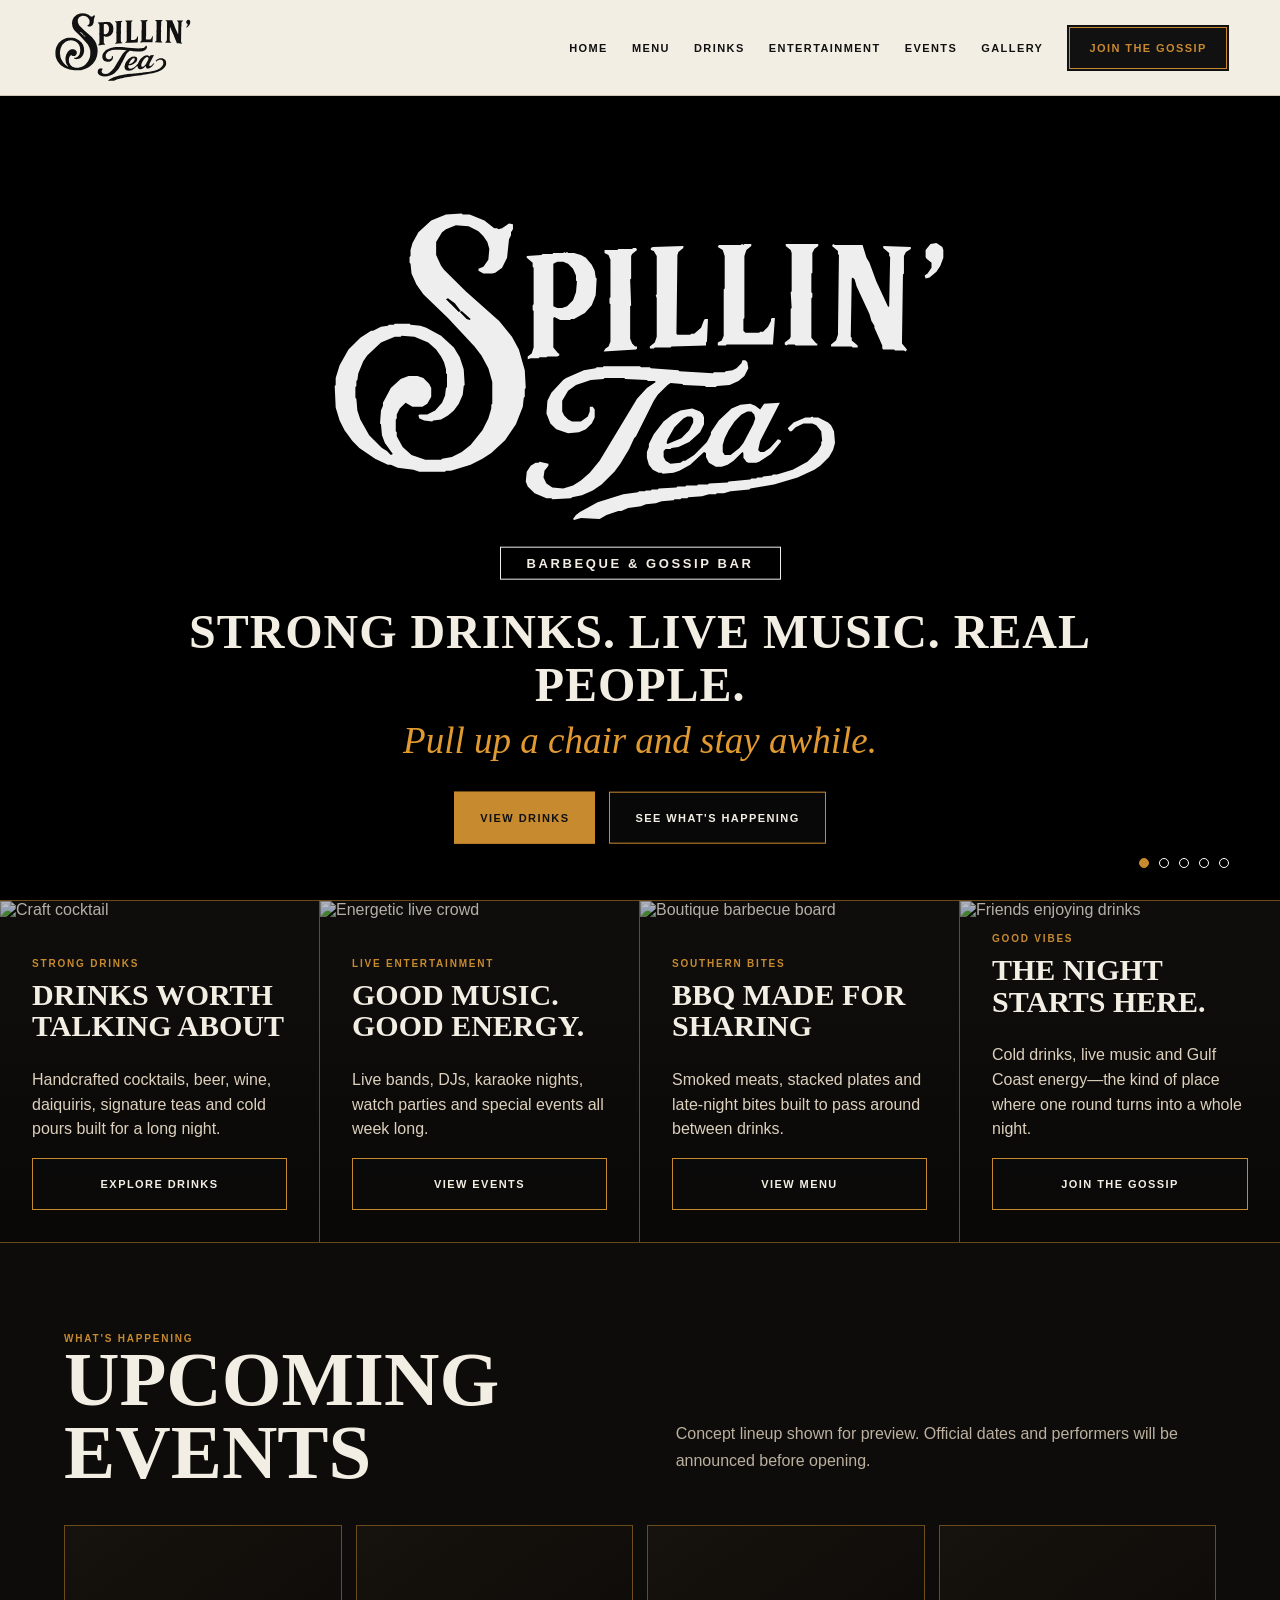
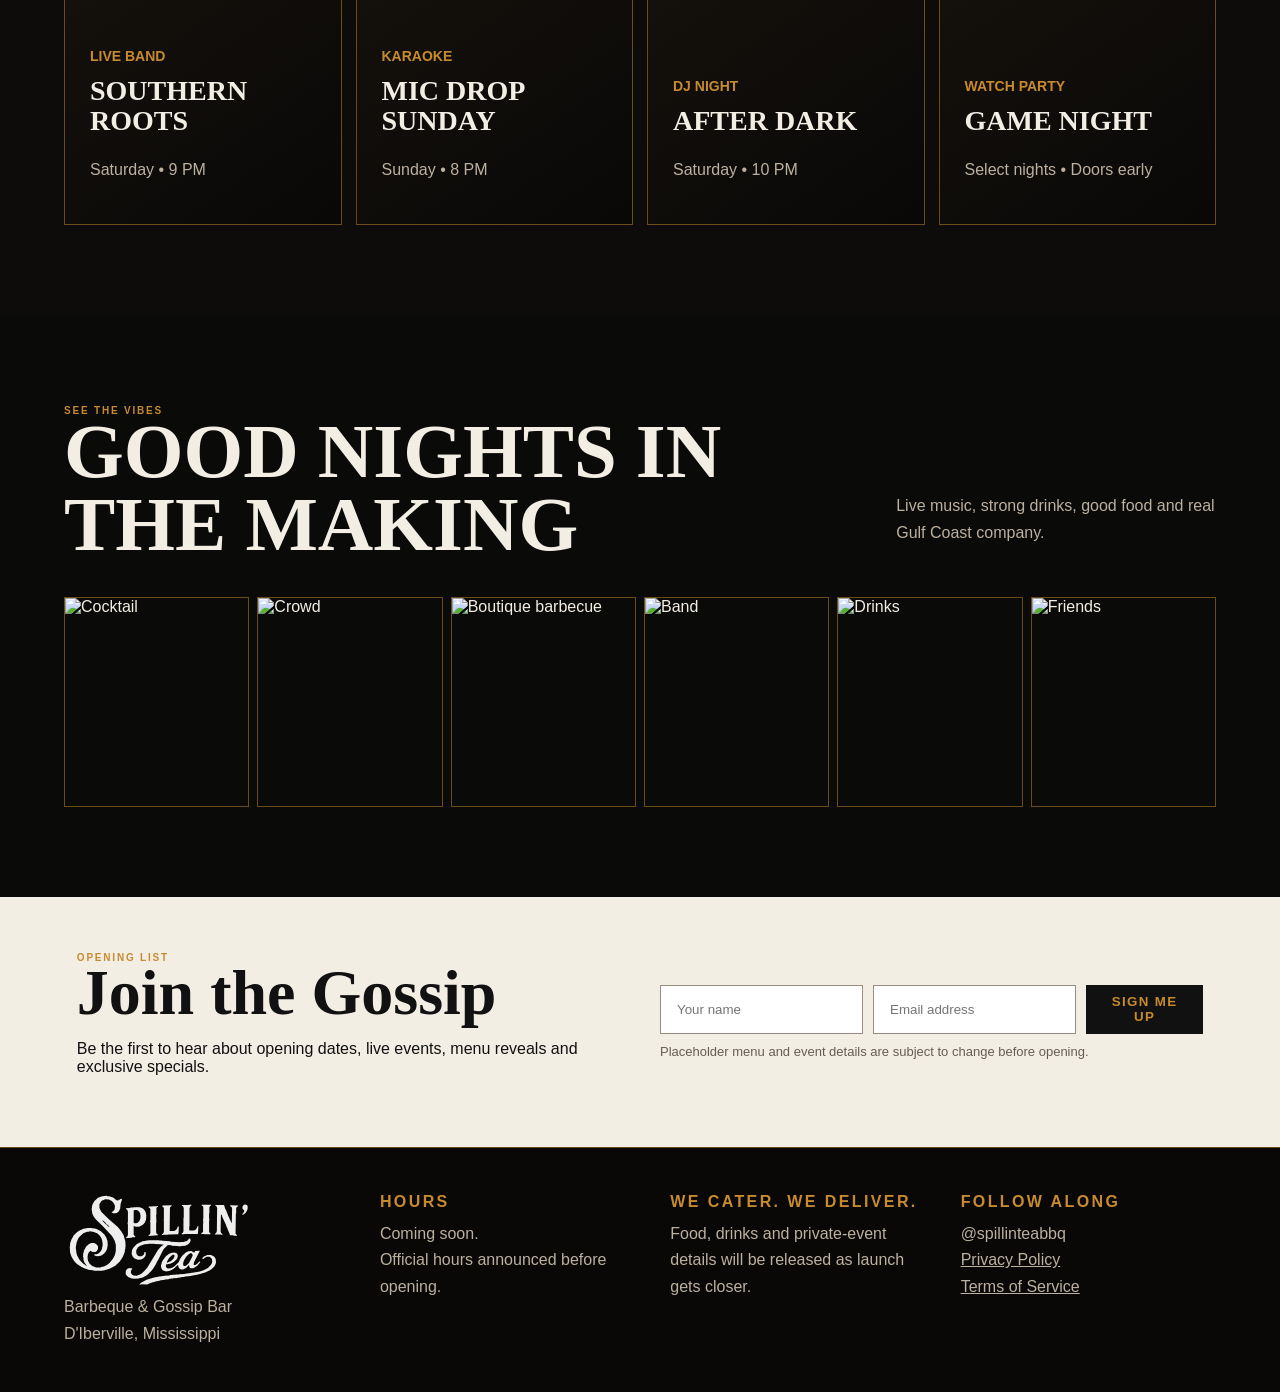
==== index.html @ 4fd3daf9 "Refresh food and good vibes copy" ====
<!doctype html><html lang="en"><head><meta charset="utf-8"><meta name="viewport" content="width=device-width,initial-scale=1,viewport-fit=cover"><meta name="theme-color" content="#f3eee4"><title>Spillin' Tea | Barbeque & Gossip Bar</title><meta name="description" content="Strong drinks, live music, Southern bites and real Gulf Coast nights. Spillin' Tea is coming soon to D'Iberville, Mississippi."><link rel="canonical" href="https://spillinteabbq.com/"><style>
:root{--ink:#0a0a09;--cream:#f3eee4;--paper:#e8dfd0;--gold:#c78a2f;--amber:#e09a31;--muted:#bcb09f;--line:rgba(199,138,47,.5)}*{box-sizing:border-box}html{scroll-behavior:smooth}body{margin:0;background:var(--ink);color:var(--cream);font-family:Arial,sans-serif}a{color:inherit}.top{position:sticky;top:0;z-index:50;height:96px;background:var(--cream);color:#111;display:flex;align-items:center;justify-content:space-between;padding:10px 4vw;border-bottom:1px solid #cfc5b6}.top img{height:74px;width:auto;display:block}.nav{display:flex;align-items:center;gap:24px}.nav a{text-decoration:none;text-transform:uppercase;font-size:11px;font-weight:900;letter-spacing:.13em}.nav .cta{background:#111;color:var(--gold);border:2px solid #111;box-shadow:inset 0 0 0 1px var(--gold);padding:15px 20px}.hero{height:calc(100svh - 96px);min-height:650px;position:relative;overflow:hidden;background:#000}.slides{position:absolute;inset:0}.slide{position:absolute;inset:0;background-position:center;background-size:cover;opacity:0;transform:scale(1.06);transition:opacity 1.4s ease,transform 7s ease}.slide.active{opacity:1;transform:scale(1.13)}.hero:after{content:"";position:absolute;inset:0;background:linear-gradient(90deg,rgba(0,0,0,.68),rgba(0,0,0,.18) 55%,rgba(0,0,0,.62)),linear-gradient(0deg,rgba(0,0,0,.8),transparent 55%,rgba(0,0,0,.25))}.hero-content{position:absolute;z-index:3;left:50%;top:50%;transform:translate(-50%,-46%);width:min(920px,90%);text-align:center}.hero-logo{width:min(650px,82vw);filter:invert(1) drop-shadow(0 15px 35px #000);mix-blend-mode:screen}.subbrand{display:inline-block;border:1px solid #eee;padding:8px 26px;text-transform:uppercase;letter-spacing:.2em;font-weight:800;font-size:13px;margin-top:5px}.hero h1{font:700 clamp(26px,4vw,48px)/1.1 Georgia,serif;text-transform:uppercase;letter-spacing:.02em;margin:26px 0 8px}.hero em{font:italic 400 clamp(22px,3vw,37px)/1.2 Georgia,serif;color:var(--amber)}.actions{display:flex;justify-content:center;gap:14px;margin-top:28px;flex-wrap:wrap}.btn{display:inline-flex;align-items:center;justify-content:center;min-height:52px;padding:0 25px;text-decoration:none;text-transform:uppercase;font-size:11px;font-weight:900;letter-spacing:.13em;border:1px solid var(--gold);background:#0c0b0acc}.btn.primary{background:var(--gold);color:#111}.dots{position:absolute;z-index:5;right:4vw;bottom:32px;display:flex;gap:10px}.dot{width:10px;height:10px;border-radius:50%;border:1px solid #fff;background:transparent}.dot.active{background:var(--gold);border-color:var(--gold)}.strip{display:grid;grid-template-columns:repeat(4,1fr);border-top:1px solid var(--line);border-bottom:1px solid var(--line)}.feature{min-height:320px;padding:32px;position:relative;overflow:hidden;border-right:1px solid var(--line);display:flex;flex-direction:column;justify-content:flex-end;background:#0e0d0b}.feature:last-child{border-right:0}.feature:before{content:"";position:absolute;inset:0;background:linear-gradient(0deg,#090807 5%,transparent 75%);z-index:1}.feature img{position:absolute;inset:0;width:100%;height:100%;object-fit:cover;opacity:.72}.feature>*:not(img){position:relative;z-index:2}.kicker{color:var(--gold);text-transform:uppercase;font-size:10px;letter-spacing:.18em;font-weight:900}.feature h2{font:700 30px/1.05 Georgia,serif;text-transform:uppercase;margin:10px 0}.feature p{color:#ddd0bd;line-height:1.55;max-width:310px}.section{padding:90px 5vw}.section-head{display:flex;justify-content:space-between;align-items:end;gap:25px;margin-bottom:35px}.section h2{font:700 clamp(42px,6vw,82px)/.95 Georgia,serif;margin:0;text-transform:uppercase}.section p{color:var(--muted);line-height:1.7}.events{background:#0d0c0a}.event-grid{display:grid;grid-template-columns:repeat(4,1fr);gap:14px}.event{border:1px solid var(--line);min-height:300px;padding:25px;background:linear-gradient(145deg,#16120d,#090807);display:flex;flex-direction:column;justify-content:flex-end}.event .date{color:var(--gold);font-size:14px;font-weight:900}.event h3{font:700 28px/1.05 Georgia,serif;text-transform:uppercase;margin:12px 0 5px}.gallery{display:grid;grid-template-columns:repeat(6,1fr);gap:8px}.gallery img{width:100%;height:210px;object-fit:cover;border:1px solid var(--line)}.signup{background:var(--cream);color:#111;display:grid;grid-template-columns:1fr 1fr;align-items:center;gap:40px;padding:55px 6vw}.signup h2{font:700 clamp(38px,5vw,65px)/.95 Georgia,serif;margin:0}.form{display:grid;grid-template-columns:1fr 1fr auto;gap:10px}.form input{padding:16px;border:1px solid #978e81;background:white}.form button{border:0;background:#111;color:var(--gold);padding:0 22px;font-weight:900;text-transform:uppercase;letter-spacing:.1em}.status{grid-column:1/-1;font-size:13px;color:#655d52}.footer{display:grid;grid-template-columns:1.1fr 1fr 1fr 1fr;gap:35px;padding:45px 5vw;border-top:1px solid var(--line);background:#090807}.footer img{width:190px;filter:invert(1)}.footer h4{color:var(--gold);text-transform:uppercase;letter-spacing:.15em;margin:0 0 10px}.footer p{color:#bcb09f;line-height:1.65;margin:0}@media(max-width:900px){.top{height:76px}.top img{height:58px}.nav a:not(.cta){display:none}.hero{height:calc(100svh - 76px)}.strip{grid-template-columns:1fr 1fr}.event-grid{grid-template-columns:1fr 1fr}.gallery{grid-template-columns:repeat(3,1fr)}.signup{grid-template-columns:1fr}.form{grid-template-columns:1fr}.footer{grid-template-columns:1fr 1fr}}@media(max-width:580px){.strip,.event-grid,.footer{grid-template-columns:1fr}.feature{border-right:0;border-bottom:1px solid var(--line)}.gallery{grid-template-columns:1fr 1fr}.gallery img{height:160px}.hero h1{font-size:29px}.hero-logo{width:92vw}.subbrand{font-size:10px;padding:7px 14px}.section{padding:70px 6vw}}
</style></head><body><header class="top"><a href="#top"><img src="spillin-tea-logo-exact.svg" alt="Spillin' Tea"></a><nav class="nav"><a href="#top">Home</a><a href="menu.html">Menu</a><a href="#drinks">Drinks</a><a href="#entertainment">Entertainment</a><a href="#events">Events</a><a href="#gallery">Gallery</a><a class="cta" href="#signup">Join the Gossip</a></nav></header><main><section class="hero" id="top"><div class="slides"><div class="slide active" style="background-image:url('https://images.unsplash.com/photo-1501386761578-eac5c94b800a?auto=format&fit=crop&w=1800&q=85')"></div><div class="slide" style="background-image:url('https://images.unsplash.com/photo-1470337458703-46ad1756a187?auto=format&fit=crop&w=1600&q=85')"></div><div class="slide" style="background-image:url('https://images.unsplash.com/photo-1524368535928-5b5e00ddc76b?auto=format&fit=crop&w=1800&q=85')"></div><div class="slide" style="background-image:url('https://images.unsplash.com/photo-1544025162-d76694265947?auto=format&fit=crop&w=1600&q=85')"></div><div class="slide" style="background-image:url('https://images.unsplash.com/photo-1501386761578-eac5c94b800a?auto=format&fit=crop&w=1800&q=85')"></div></div><div class="hero-content"><img class="hero-logo" src="spillin-tea-logo-exact.svg" alt="Spillin' Tea"><div class="subbrand">Barbeque & Gossip Bar</div><h1>Strong drinks. Live music. Real people.</h1><em>Pull up a chair and stay awhile.</em><div class="actions"><a class="btn primary" href="#drinks">View drinks</a><a class="btn" href="#events">See what's happening</a></div></div><div class="dots"><span class="dot active"></span><span class="dot"></span><span class="dot"></span><span class="dot"></span><span class="dot"></span></div></section><section class="strip"><article class="feature" id="drinks"><img src="https://images.unsplash.com/photo-1470337458703-46ad1756a187?auto=format&fit=crop&w=1600&q=85" alt="Craft cocktail"><div class="kicker">Strong Drinks</div><h2>Drinks worth talking about</h2><p>Handcrafted cocktails, beer, wine, daiquiris, signature teas and cold pours built for a long night.</p><a class="btn" href="menu.html#drinks">Explore drinks</a></article><article class="feature" id="entertainment"><img src="https://images.unsplash.com/photo-1506157786151-b8491531f063?auto=format&fit=crop&w=1800&q=90&v=2" alt="Energetic live crowd"><div class="kicker">Live Entertainment</div><h2>Good music. Good energy.</h2><p>Live bands, DJs, karaoke nights, watch parties and special events all week long.</p><a class="btn" href="#events">View events</a></article><article class="feature"><img src="https://images.unsplash.com/photo-1544025162-d76694265947?auto=format&fit=crop&w=1600&q=85" alt="Boutique barbecue board"><div class="kicker">Southern Bites</div><h2>BBQ made for sharing</h2><p>Smoked meats, stacked plates and late-night bites built to pass around between drinks.</p><a class="btn" href="menu.html#food">View menu</a></article><article class="feature"><img src="https://images.unsplash.com/photo-1524368535928-5b5e00ddc76b?auto=format&fit=crop&w=1800&q=85" alt="Friends enjoying drinks"><div class="kicker">Good Vibes</div><h2>The night starts here.</h2><p>Cold drinks, live music and Gulf Coast energy—the kind of place where one round turns into a whole night.</p><a class="btn" href="#signup">Join the gossip</a></article></section><section class="section events" id="events"><div class="section-head"><div><div class="kicker">What's happening</div><h2>Upcoming events</h2></div><p>Concept lineup shown for preview. Official dates and performers will be announced before opening.</p></div><div class="event-grid"><article class="event"><div class="date">LIVE BAND</div><h3>Southern Roots</h3><p>Saturday • 9 PM</p></article><article class="event"><div class="date">KARAOKE</div><h3>Mic Drop Sunday</h3><p>Sunday • 8 PM</p></article><article class="event"><div class="date">DJ NIGHT</div><h3>After Dark</h3><p>Saturday • 10 PM</p></article><article class="event"><div class="date">WATCH PARTY</div><h3>Game Night</h3><p>Select nights • Doors early</p></article></div></section><section class="section" id="gallery"><div class="section-head"><div><div class="kicker">See the vibes</div><h2>Good nights in the making</h2></div><p>Live music, strong drinks, good food and real Gulf Coast company.</p></div><div class="gallery"><img src="https://images.unsplash.com/photo-1470337458703-46ad1756a187?auto=format&fit=crop&w=1600&q=85" alt="Cocktail"><img src="https://images.unsplash.com/photo-1524368535928-5b5e00ddc76b?auto=format&fit=crop&w=1800&q=85" alt="Crowd"><img src="https://images.unsplash.com/photo-1544025162-d76694265947?auto=format&fit=crop&w=1600&q=85" alt="Boutique barbecue"><img src="https://images.unsplash.com/photo-1501386761578-eac5c94b800a?auto=format&fit=crop&w=1800&q=85" alt="Band"><img src="https://images.unsplash.com/photo-1470337458703-46ad1756a187?auto=format&fit=crop&w=1600&q=85" alt="Drinks"><img src="https://images.unsplash.com/photo-1524368535928-5b5e00ddc76b?auto=format&fit=crop&w=1800&q=85" alt="Friends"></div></section><section class="signup" id="signup"><div><div class="kicker">Opening list</div><h2>Join the Gossip</h2><p>Be the first to hear about opening dates, live events, menu reveals and exclusive specials.</p></div><form class="form" id="guest-list-form"><input id="guest-name" placeholder="Your name" required maxlength="120"><input id="guest-email" type="email" placeholder="Email address" required maxlength="254"><button id="guest-submit">Sign me up</button><input id="guest-website" style="position:absolute;left:-9999px" tabindex="-1"><div class="status" id="note">Placeholder menu and event details are subject to change before opening.</div></form></section></main><footer class="footer"><div><img src="spillin-tea-logo-exact.svg" alt="Spillin' Tea"><p>Barbeque & Gossip Bar<br>D'Iberville, Mississippi</p></div><div><h4>Hours</h4><p>Coming soon.<br>Official hours announced before opening.</p></div><div><h4>We cater. We deliver.</h4><p>Food, drinks and private-event details will be released as launch gets closer.</p></div><div><h4>Follow along</h4><p>@spillinteabbq<br><a href="privacy.html">Privacy Policy</a><br><a href="terms.html">Terms of Service</a></p></div></footer><script>
(()=>{const slides=[...document.querySelectorAll('.slide')],dots=[...document.querySelectorAll('.dot')];let i=0;setInterval(()=>{slides[i].classList.remove('active');dots[i].classList.remove('active');i=(i+1)%slides.length;slides[i].classList.add('active');dots[i].classList.add('active')},5200);const form=document.getElementById('guest-list-form'),note=document.getElementById('note'),button=document.getElementById('guest-submit'),startedAt=Date.now(),endpoint='https://svwipdneosmvshiqdbxi.supabase.co/functions/v1/guest-list-signup';form.addEventListener('submit',async e=>{e.preventDefault();button.disabled=true;button.textContent='Joining…';note.textContent='Saving your spot…';try{const r=await fetch(endpoint,{method:'POST',headers:{'content-type':'application/json'},body:JSON.stringify({name:document.getElementById('guest-name').value,email:document.getElementById('guest-email').value,interest:'Opening updates',website:document.getElementById('guest-website').value,startedAt})}),d=await r.json().catch(()=>({}));if(!r.ok)throw new Error(d.error||'We could not save your signup.');form.reset();note.textContent=d.duplicate?'You are already on the guest list.':'You are on the list. We will spill the details soon.'}catch(err){note.textContent=err.message}finally{button.disabled=false;button.textContent='Sign me up'}})})();
</script></body></html>
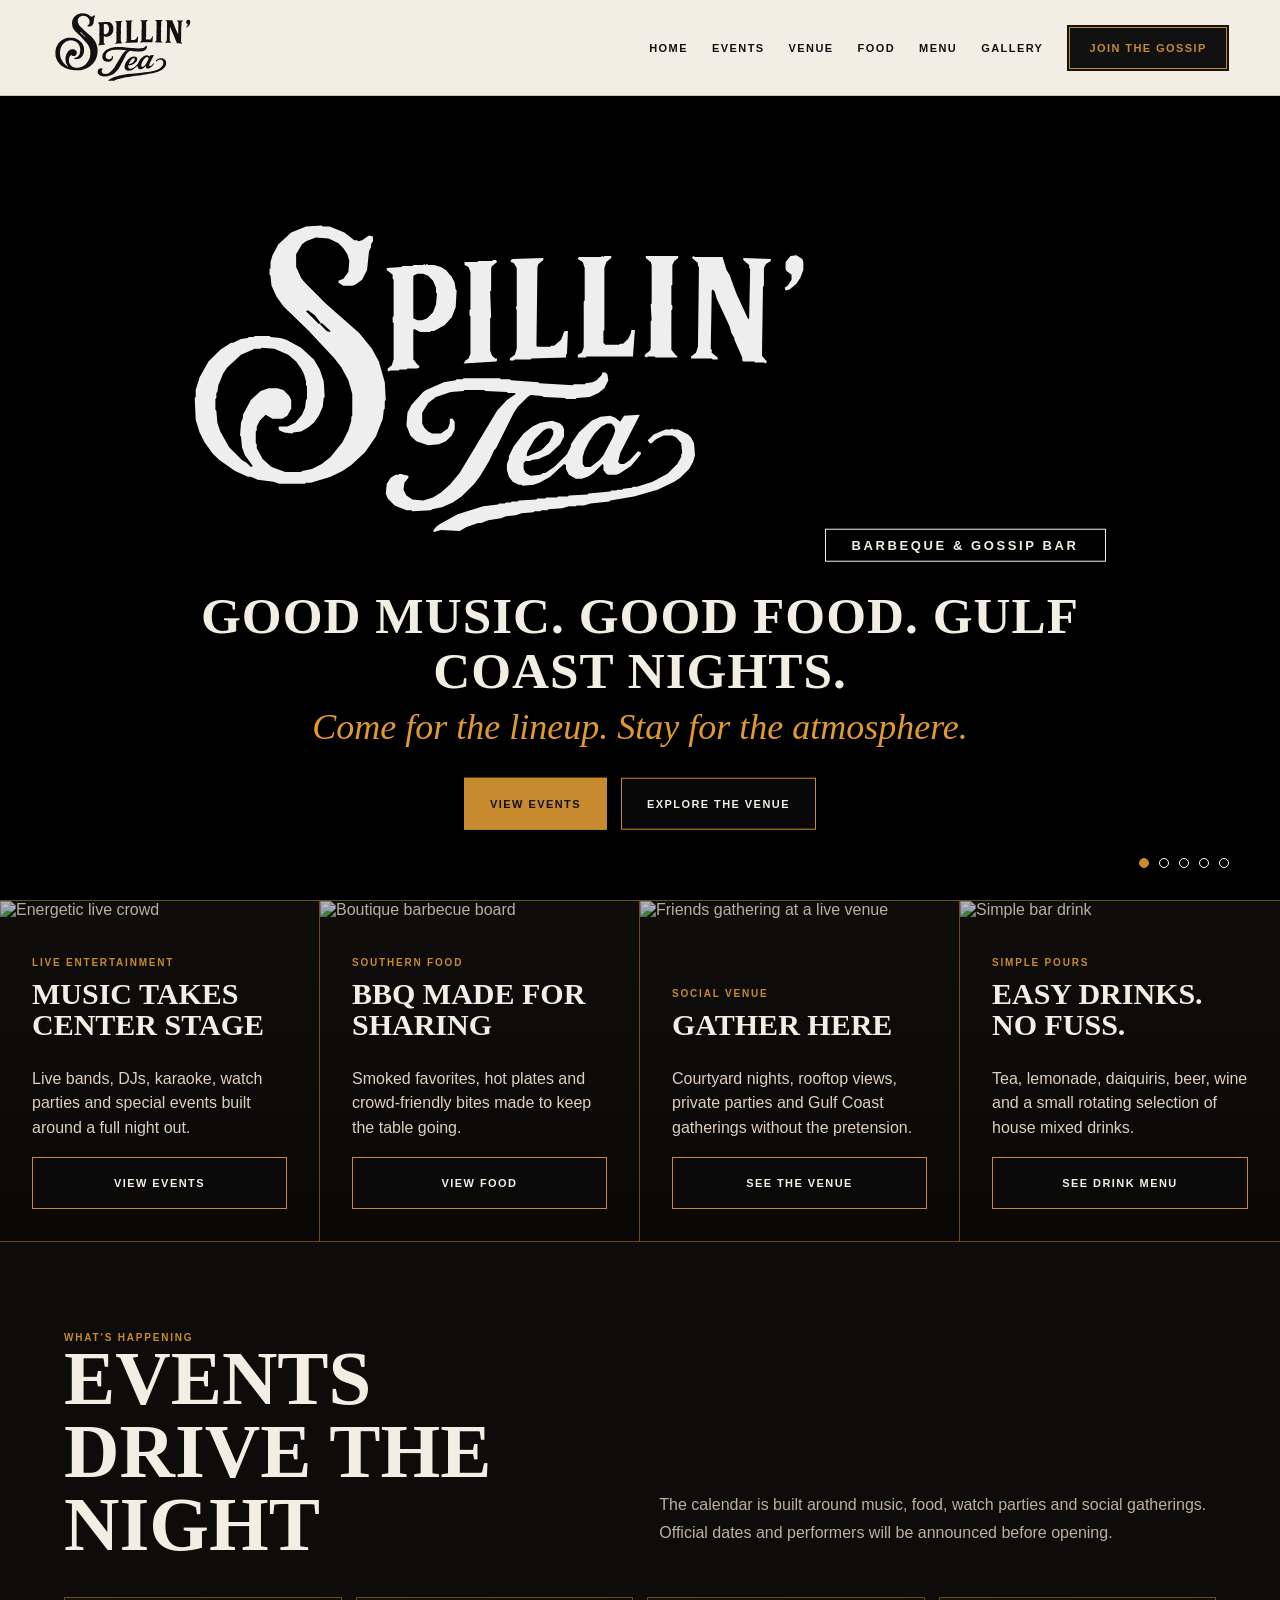
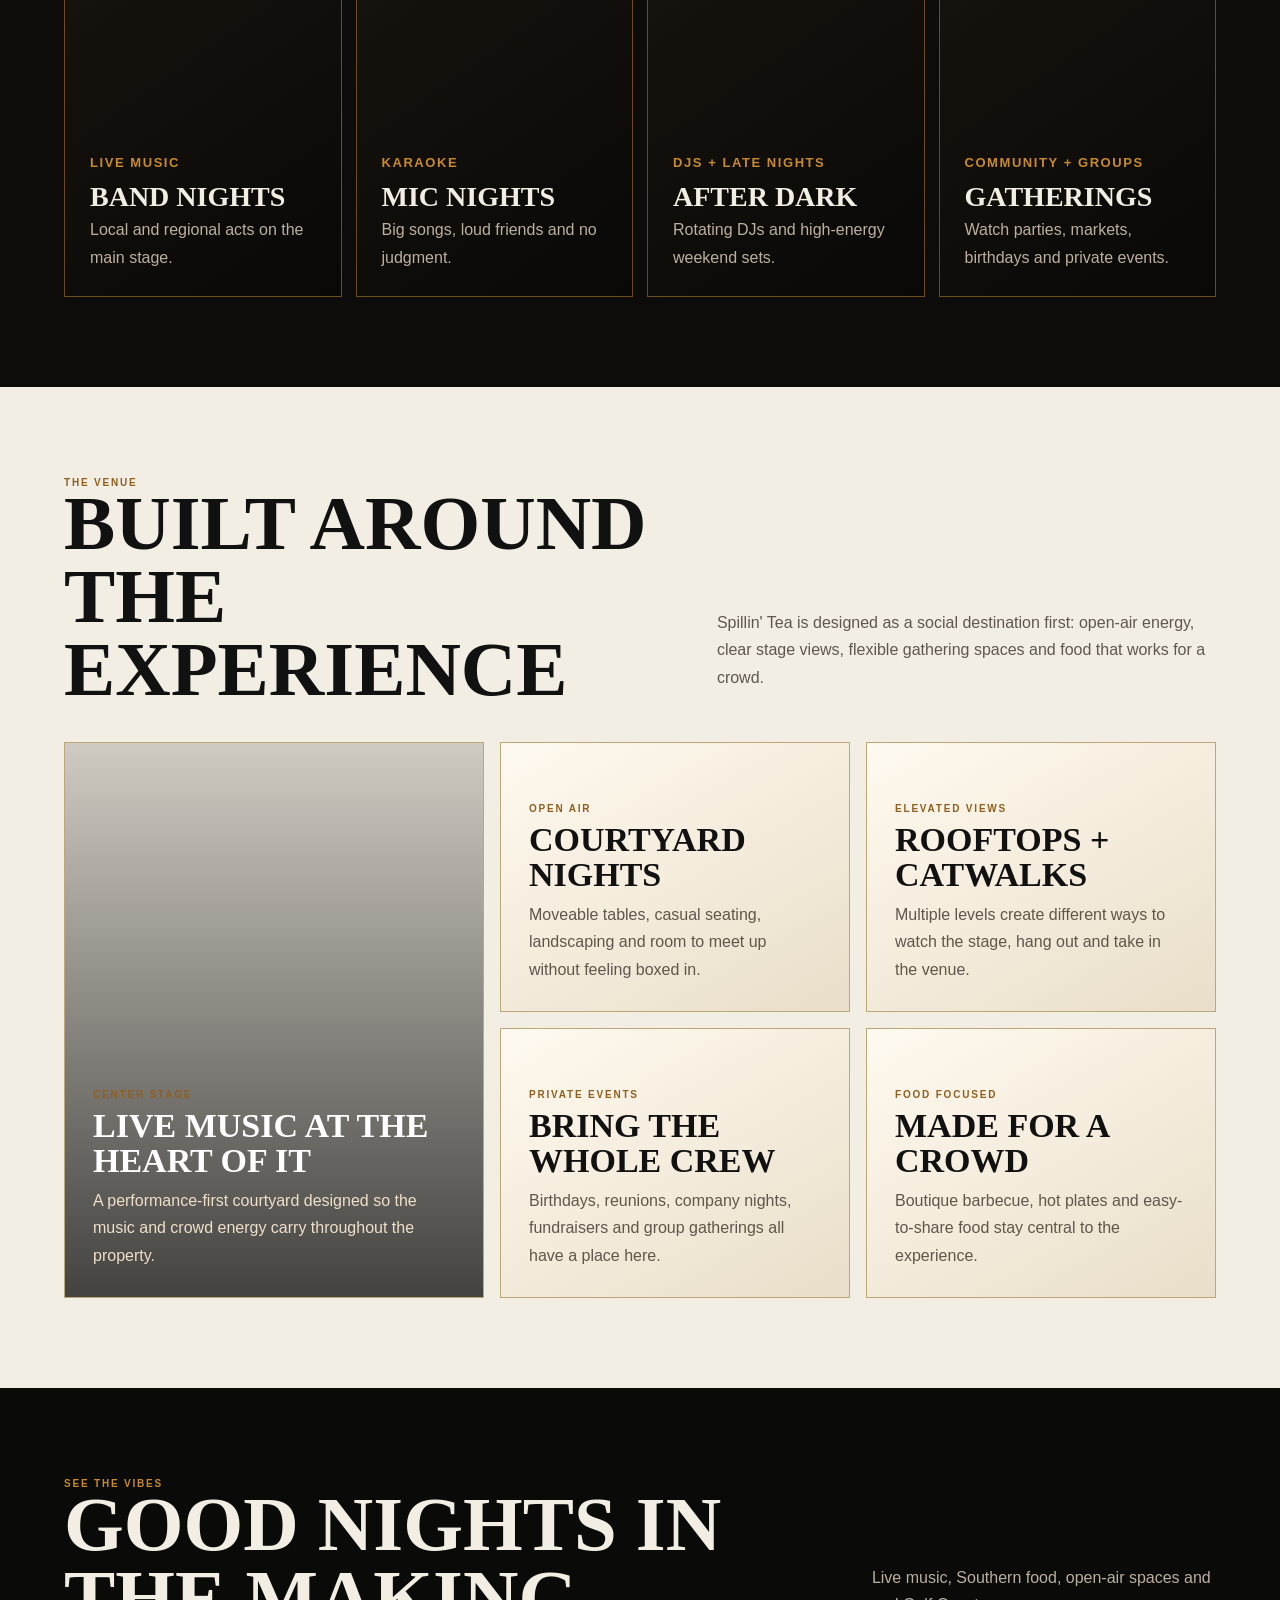
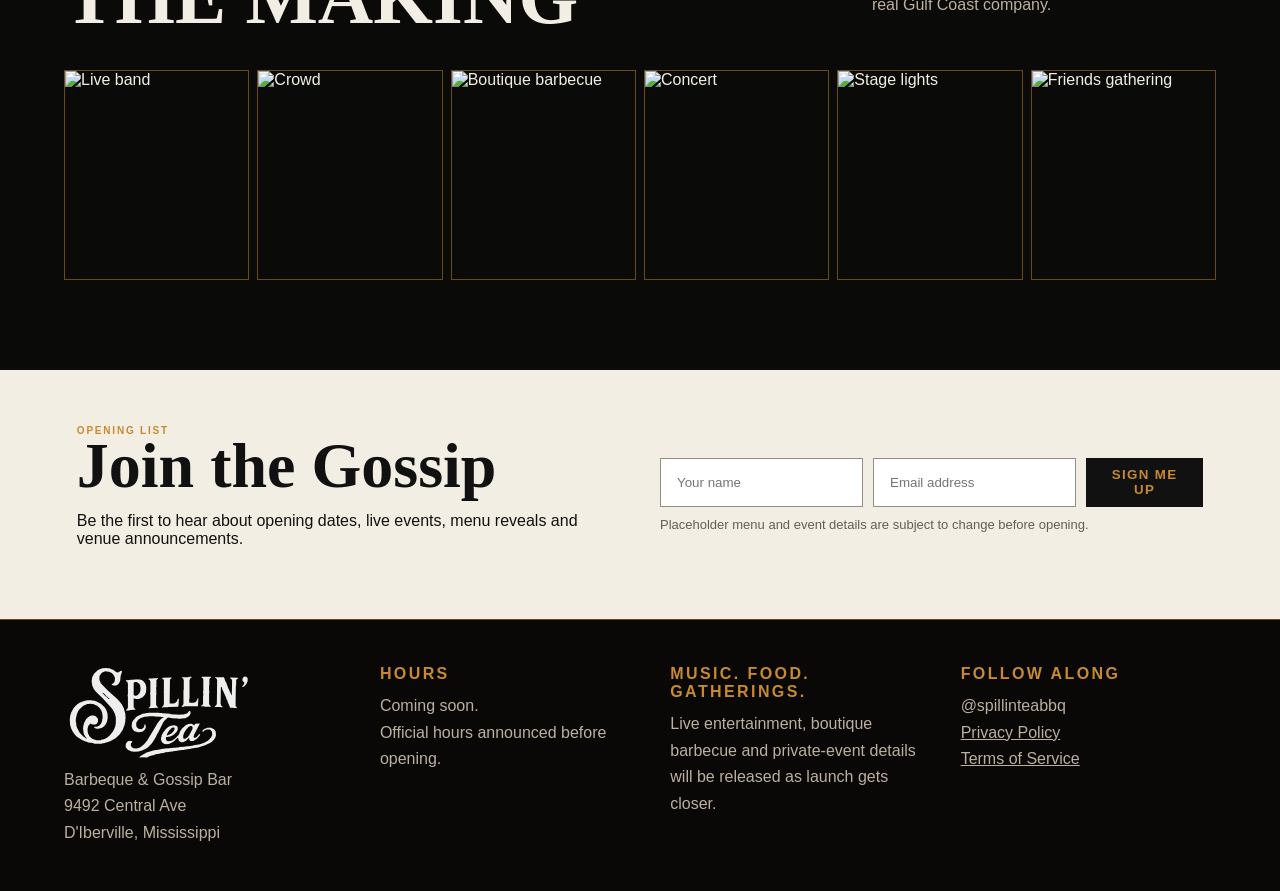
==== commit fdabc6fb: "Refocus homepage on music food venue and gatherings" ====
--- a/index.html
+++ b/index.html
@@ -1,5 +1 @@
-<!doctype html><html lang="en"><head><meta charset="utf-8"><meta name="viewport" content="width=device-width,initial-scale=1,viewport-fit=cover"><meta name="theme-color" content="#f3eee4"><title>Spillin' Tea | Barbeque & Gossip Bar</title><meta name="description" content="Strong drinks, live music, Southern bites and real Gulf Coast nights. Spillin' Tea is coming soon to D'Iberville, Mississippi."><link rel="canonical" href="https://spillinteabbq.com/"><style>
-:root{--ink:#0a0a09;--cream:#f3eee4;--paper:#e8dfd0;--gold:#c78a2f;--amber:#e09a31;--muted:#bcb09f;--line:rgba(199,138,47,.5)}*{box-sizing:border-box}html{scroll-behavior:smooth}body{margin:0;background:var(--ink);color:var(--cream);font-family:Arial,sans-serif}a{color:inherit}.top{position:sticky;top:0;z-index:50;height:96px;background:var(--cream);color:#111;display:flex;align-items:center;justify-content:space-between;padding:10px 4vw;border-bottom:1px solid #cfc5b6}.top img{height:74px;width:auto;display:block}.nav{display:flex;align-items:center;gap:24px}.nav a{text-decoration:none;text-transform:uppercase;font-size:11px;font-weight:900;letter-spacing:.13em}.nav .cta{background:#111;color:var(--gold);border:2px solid #111;box-shadow:inset 0 0 0 1px var(--gold);padding:15px 20px}.hero{height:calc(100svh - 96px);min-height:650px;position:relative;overflow:hidden;background:#000}.slides{position:absolute;inset:0}.slide{position:absolute;inset:0;background-position:center;background-size:cover;opacity:0;transform:scale(1.06);transition:opacity 1.4s ease,transform 7s ease}.slide.active{opacity:1;transform:scale(1.13)}.hero:after{content:"";position:absolute;inset:0;background:linear-gradient(90deg,rgba(0,0,0,.68),rgba(0,0,0,.18) 55%,rgba(0,0,0,.62)),linear-gradient(0deg,rgba(0,0,0,.8),transparent 55%,rgba(0,0,0,.25))}.hero-content{position:absolute;z-index:3;left:50%;top:50%;transform:translate(-50%,-46%);width:min(920px,90%);text-align:center}.hero-logo{width:min(650px,82vw);filter:invert(1) drop-shadow(0 15px 35px #000);mix-blend-mode:screen}.subbrand{display:inline-block;border:1px solid #eee;padding:8px 26px;text-transform:uppercase;letter-spacing:.2em;font-weight:800;font-size:13px;margin-top:5px}.hero h1{font:700 clamp(26px,4vw,48px)/1.1 Georgia,serif;text-transform:uppercase;letter-spacing:.02em;margin:26px 0 8px}.hero em{font:italic 400 clamp(22px,3vw,37px)/1.2 Georgia,serif;color:var(--amber)}.actions{display:flex;justify-content:center;gap:14px;margin-top:28px;flex-wrap:wrap}.btn{display:inline-flex;align-items:center;justify-content:center;min-height:52px;padding:0 25px;text-decoration:none;text-transform:uppercase;font-size:11px;font-weight:900;letter-spacing:.13em;border:1px solid var(--gold);background:#0c0b0acc}.btn.primary{background:var(--gold);color:#111}.dots{position:absolute;z-index:5;right:4vw;bottom:32px;display:flex;gap:10px}.dot{width:10px;height:10px;border-radius:50%;border:1px solid #fff;background:transparent}.dot.active{background:var(--gold);border-color:var(--gold)}.strip{display:grid;grid-template-columns:repeat(4,1fr);border-top:1px solid var(--line);border-bottom:1px solid var(--line)}.feature{min-height:320px;padding:32px;position:relative;overflow:hidden;border-right:1px solid var(--line);display:flex;flex-direction:column;justify-content:flex-end;background:#0e0d0b}.feature:last-child{border-right:0}.feature:before{content:"";position:absolute;inset:0;background:linear-gradient(0deg,#090807 5%,transparent 75%);z-index:1}.feature img{position:absolute;inset:0;width:100%;height:100%;object-fit:cover;opacity:.72}.feature>*:not(img){position:relative;z-index:2}.kicker{color:var(--gold);text-transform:uppercase;font-size:10px;letter-spacing:.18em;font-weight:900}.feature h2{font:700 30px/1.05 Georgia,serif;text-transform:uppercase;margin:10px 0}.feature p{color:#ddd0bd;line-height:1.55;max-width:310px}.section{padding:90px 5vw}.section-head{display:flex;justify-content:space-between;align-items:end;gap:25px;margin-bottom:35px}.section h2{font:700 clamp(42px,6vw,82px)/.95 Georgia,serif;margin:0;text-transform:uppercase}.section p{color:var(--muted);line-height:1.7}.events{background:#0d0c0a}.event-grid{display:grid;grid-template-columns:repeat(4,1fr);gap:14px}.event{border:1px solid var(--line);min-height:300px;padding:25px;background:linear-gradient(145deg,#16120d,#090807);display:flex;flex-direction:column;justify-content:flex-end}.event .date{color:var(--gold);font-size:14px;font-weight:900}.event h3{font:700 28px/1.05 Georgia,serif;text-transform:uppercase;margin:12px 0 5px}.gallery{display:grid;grid-template-columns:repeat(6,1fr);gap:8px}.gallery img{width:100%;height:210px;object-fit:cover;border:1px solid var(--line)}.signup{background:var(--cream);color:#111;display:grid;grid-template-columns:1fr 1fr;align-items:center;gap:40px;padding:55px 6vw}.signup h2{font:700 clamp(38px,5vw,65px)/.95 Georgia,serif;margin:0}.form{display:grid;grid-template-columns:1fr 1fr auto;gap:10px}.form input{padding:16px;border:1px solid #978e81;background:white}.form button{border:0;background:#111;color:var(--gold);padding:0 22px;font-weight:900;text-transform:uppercase;letter-spacing:.1em}.status{grid-column:1/-1;font-size:13px;color:#655d52}.footer{display:grid;grid-template-columns:1.1fr 1fr 1fr 1fr;gap:35px;padding:45px 5vw;border-top:1px solid var(--line);background:#090807}.footer img{width:190px;filter:invert(1)}.footer h4{color:var(--gold);text-transform:uppercase;letter-spacing:.15em;margin:0 0 10px}.footer p{color:#bcb09f;line-height:1.65;margin:0}@media(max-width:900px){.top{height:76px}.top img{height:58px}.nav a:not(.cta){display:none}.hero{height:calc(100svh - 76px)}.strip{grid-template-columns:1fr 1fr}.event-grid{grid-template-columns:1fr 1fr}.gallery{grid-template-columns:repeat(3,1fr)}.signup{grid-template-columns:1fr}.form{grid-template-columns:1fr}.footer{grid-template-columns:1fr 1fr}}@media(max-width:580px){.strip,.event-grid,.footer{grid-template-columns:1fr}.feature{border-right:0;border-bottom:1px solid var(--line)}.gallery{grid-template-columns:1fr 1fr}.gallery img{height:160px}.hero h1{font-size:29px}.hero-logo{width:92vw}.subbrand{font-size:10px;padding:7px 14px}.section{padding:70px 6vw}}
-</style></head><body><header class="top"><a href="#top"><img src="spillin-tea-logo-exact.svg" alt="Spillin' Tea"></a><nav class="nav"><a href="#top">Home</a><a href="menu.html">Menu</a><a href="#drinks">Drinks</a><a href="#entertainment">Entertainment</a><a href="#events">Events</a><a href="#gallery">Gallery</a><a class="cta" href="#signup">Join the Gossip</a></nav></header><main><section class="hero" id="top"><div class="slides"><div class="slide active" style="background-image:url('https://images.unsplash.com/photo-1501386761578-eac5c94b800a?auto=format&fit=crop&w=1800&q=85')"></div><div class="slide" style="background-image:url('https://images.unsplash.com/photo-1470337458703-46ad1756a187?auto=format&fit=crop&w=1600&q=85')"></div><div class="slide" style="background-image:url('https://images.unsplash.com/photo-1524368535928-5b5e00ddc76b?auto=format&fit=crop&w=1800&q=85')"></div><div class="slide" style="background-image:url('https://images.unsplash.com/photo-1544025162-d76694265947?auto=format&fit=crop&w=1600&q=85')"></div><div class="slide" style="background-image:url('https://images.unsplash.com/photo-1501386761578-eac5c94b800a?auto=format&fit=crop&w=1800&q=85')"></div></div><div class="hero-content"><img class="hero-logo" src="spillin-tea-logo-exact.svg" alt="Spillin' Tea"><div class="subbrand">Barbeque & Gossip Bar</div><h1>Strong drinks. Live music. Real people.</h1><em>Pull up a chair and stay awhile.</em><div class="actions"><a class="btn primary" href="#drinks">View drinks</a><a class="btn" href="#events">See what's happening</a></div></div><div class="dots"><span class="dot active"></span><span class="dot"></span><span class="dot"></span><span class="dot"></span><span class="dot"></span></div></section><section class="strip"><article class="feature" id="drinks"><img src="https://images.unsplash.com/photo-1470337458703-46ad1756a187?auto=format&fit=crop&w=1600&q=85" alt="Craft cocktail"><div class="kicker">Strong Drinks</div><h2>Drinks worth talking about</h2><p>Handcrafted cocktails, beer, wine, daiquiris, signature teas and cold pours built for a long night.</p><a class="btn" href="menu.html#drinks">Explore drinks</a></article><article class="feature" id="entertainment"><img src="https://images.unsplash.com/photo-1506157786151-b8491531f063?auto=format&fit=crop&w=1800&q=90&v=2" alt="Energetic live crowd"><div class="kicker">Live Entertainment</div><h2>Good music. Good energy.</h2><p>Live bands, DJs, karaoke nights, watch parties and special events all week long.</p><a class="btn" href="#events">View events</a></article><article class="feature"><img src="https://images.unsplash.com/photo-1544025162-d76694265947?auto=format&fit=crop&w=1600&q=85" alt="Boutique barbecue board"><div class="kicker">Southern Bites</div><h2>BBQ made for sharing</h2><p>Smoked meats, stacked plates and late-night bites built to pass around between drinks.</p><a class="btn" href="menu.html#food">View menu</a></article><article class="feature"><img src="https://images.unsplash.com/photo-1524368535928-5b5e00ddc76b?auto=format&fit=crop&w=1800&q=85" alt="Friends enjoying drinks"><div class="kicker">Good Vibes</div><h2>The night starts here.</h2><p>Cold drinks, live music and Gulf Coast energy—the kind of place where one round turns into a whole night.</p><a class="btn" href="#signup">Join the gossip</a></article></section><section class="section events" id="events"><div class="section-head"><div><div class="kicker">What's happening</div><h2>Upcoming events</h2></div><p>Concept lineup shown for preview. Official dates and performers will be announced before opening.</p></div><div class="event-grid"><article class="event"><div class="date">LIVE BAND</div><h3>Southern Roots</h3><p>Saturday • 9 PM</p></article><article class="event"><div class="date">KARAOKE</div><h3>Mic Drop Sunday</h3><p>Sunday • 8 PM</p></article><article class="event"><div class="date">DJ NIGHT</div><h3>After Dark</h3><p>Saturday • 10 PM</p></article><article class="event"><div class="date">WATCH PARTY</div><h3>Game Night</h3><p>Select nights • Doors early</p></article></div></section><section class="section" id="gallery"><div class="section-head"><div><div class="kicker">See the vibes</div><h2>Good nights in the making</h2></div><p>Live music, strong drinks, good food and real Gulf Coast company.</p></div><div class="gallery"><img src="https://images.unsplash.com/photo-1470337458703-46ad1756a187?auto=format&fit=crop&w=1600&q=85" alt="Cocktail"><img src="https://images.unsplash.com/photo-1524368535928-5b5e00ddc76b?auto=format&fit=crop&w=1800&q=85" alt="Crowd"><img src="https://images.unsplash.com/photo-1544025162-d76694265947?auto=format&fit=crop&w=1600&q=85" alt="Boutique barbecue"><img src="https://images.unsplash.com/photo-1501386761578-eac5c94b800a?auto=format&fit=crop&w=1800&q=85" alt="Band"><img src="https://images.unsplash.com/photo-1470337458703-46ad1756a187?auto=format&fit=crop&w=1600&q=85" alt="Drinks"><img src="https://images.unsplash.com/photo-1524368535928-5b5e00ddc76b?auto=format&fit=crop&w=1800&q=85" alt="Friends"></div></section><section class="signup" id="signup"><div><div class="kicker">Opening list</div><h2>Join the Gossip</h2><p>Be the first to hear about opening dates, live events, menu reveals and exclusive specials.</p></div><form class="form" id="guest-list-form"><input id="guest-name" placeholder="Your name" required maxlength="120"><input id="guest-email" type="email" placeholder="Email address" required maxlength="254"><button id="guest-submit">Sign me up</button><input id="guest-website" style="position:absolute;left:-9999px" tabindex="-1"><div class="status" id="note">Placeholder menu and event details are subject to change before opening.</div></form></section></main><footer class="footer"><div><img src="spillin-tea-logo-exact.svg" alt="Spillin' Tea"><p>Barbeque & Gossip Bar<br>D'Iberville, Mississippi</p></div><div><h4>Hours</h4><p>Coming soon.<br>Official hours announced before opening.</p></div><div><h4>We cater. We deliver.</h4><p>Food, drinks and private-event details will be released as launch gets closer.</p></div><div><h4>Follow along</h4><p>@spillinteabbq<br><a href="privacy.html">Privacy Policy</a><br><a href="terms.html">Terms of Service</a></p></div></footer><script>
-(()=>{const slides=[...document.querySelectorAll('.slide')],dots=[...document.querySelectorAll('.dot')];let i=0;setInterval(()=>{slides[i].classList.remove('active');dots[i].classList.remove('active');i=(i+1)%slides.length;slides[i].classList.add('active');dots[i].classList.add('active')},5200);const form=document.getElementById('guest-list-form'),note=document.getElementById('note'),button=document.getElementById('guest-submit'),startedAt=Date.now(),endpoint='https://svwipdneosmvshiqdbxi.supabase.co/functions/v1/guest-list-signup';form.addEventListener('submit',async e=>{e.preventDefault();button.disabled=true;button.textContent='Joining…';note.textContent='Saving your spot…';try{const r=await fetch(endpoint,{method:'POST',headers:{'content-type':'application/json'},body:JSON.stringify({name:document.getElementById('guest-name').value,email:document.getElementById('guest-email').value,interest:'Opening updates',website:document.getElementById('guest-website').value,startedAt})}),d=await r.json().catch(()=>({}));if(!r.ok)throw new Error(d.error||'We could not save your signup.');form.reset();note.textContent=d.duplicate?'You are already on the guest list.':'You are on the list. We will spill the details soon.'}catch(err){note.textContent=err.message}finally{button.disabled=false;button.textContent='Sign me up'}})})();
-</script></body></html>+<!doctype html><html lang="en"><head><meta charset="utf-8"><meta name="viewport" content="width=device-width,initial-scale=1,viewport-fit=cover"><meta name="theme-color" content="#f3eee4"><title>Spillin' Tea | Barbeque & Gossip Bar</title><meta name="description" content="Live music, Southern food, open-air gatherings and Gulf Coast nights. Spillin' Tea is coming soon to D'Iberville, Mississippi."><link rel="canonical" href="https://spillinteabbq.com/"><style>:root{--ink:#0a0a09;--cream:#f3eee4;--paper:#e8dfd0;--gold:#c78a2f;--amber:#e09a31;--muted:#bcb09f;--line:rgba(199,138,47,.5)}*{box-sizing:border-box}html{scroll-behavior:smooth}body{margin:0;background:var(--ink);color:var(--cream);font-family:Arial,sans-serif}a{color:inherit}.top{position:sticky;top:0;z-index:50;height:96px;background:var(--cream);color:#111;display:flex;align-items:center;justify-content:space-between;padding:10px 4vw;border-bottom:1px solid #cfc5b6}.top img{height:74px;width:auto;display:block}.nav{display:flex;align-items:center;gap:24px}.nav a{text-decoration:none;text-transform:uppercase;font-size:11px;font-weight:900;letter-spacing:.13em}.nav .cta{background:#111;color:var(--gold);border:2px solid #111;box-shadow:inset 0 0 0 1px var(--gold);padding:15px 20px}.hero{height:calc(100svh - 96px);min-height:650px;position:relative;overflow:hidden;background:#000}.slides{position:absolute;inset:0}.slide{position:absolute;inset:0;background-position:center;background-size:cover;opacity:0;transform:scale(1.06);transition:opacity 1.4s ease,transform 7s ease}.slide.active{opacity:1;transform:scale(1.13)}.hero:after{content:"";position:absolute;inset:0;background:linear-gradient(90deg,rgba(0,0,0,.68),rgba(0,0,0,.18) 55%,rgba(0,0,0,.62)),linear-gradient(0deg,rgba(0,0,0,.82),transparent 55%,rgba(0,0,0,.25))}.hero-content{position:absolute;z-index:3;left:50%;top:50%;transform:translate(-50%,-46%);width:min(980px,90%);text-align:center}.hero-logo{width:min(650px,82vw);filter:invert(1) drop-shadow(0 15px 35px #000);mix-blend-mode:screen}.subbrand{display:inline-block;border:1px solid #eee;padding:8px 26px;text-transform:uppercase;letter-spacing:.2em;font-weight:800;font-size:13px;margin-top:5px}.hero h1{font:700 clamp(27px,4vw,52px)/1.08 Georgia,serif;text-transform:uppercase;letter-spacing:.02em;margin:26px 0 8px}.hero em{font:italic 400 clamp(21px,3vw,36px)/1.2 Georgia,serif;color:var(--amber)}.actions{display:flex;justify-content:center;gap:14px;margin-top:28px;flex-wrap:wrap}.btn{display:inline-flex;align-items:center;justify-content:center;min-height:52px;padding:0 25px;text-decoration:none;text-transform:uppercase;font-size:11px;font-weight:900;letter-spacing:.13em;border:1px solid var(--gold);background:#0c0b0acc}.btn.primary{background:var(--gold);color:#111}.dots{position:absolute;z-index:5;right:4vw;bottom:32px;display:flex;gap:10px}.dot{width:10px;height:10px;border-radius:50%;border:1px solid #fff;background:transparent}.dot.active{background:var(--gold);border-color:var(--gold)}.strip{display:grid;grid-template-columns:repeat(4,1fr);border-top:1px solid var(--line);border-bottom:1px solid var(--line)}.feature{min-height:340px;padding:32px;position:relative;overflow:hidden;border-right:1px solid var(--line);display:flex;flex-direction:column;justify-content:flex-end;background:#0e0d0b}.feature:last-child{border-right:0}.feature:before{content:"";position:absolute;inset:0;background:linear-gradient(0deg,#090807 5%,rgba(9,8,7,.28) 60%,transparent 90%);z-index:1}.feature img{position:absolute;inset:0;width:100%;height:100%;object-fit:cover;opacity:.72}.feature>*:not(img){position:relative;z-index:2}.kicker{color:var(--gold);text-transform:uppercase;font-size:10px;letter-spacing:.18em;font-weight:900}.feature h2{font:700 30px/1.05 Georgia,serif;text-transform:uppercase;margin:10px 0}.feature p{color:#ddd0bd;line-height:1.55;max-width:310px}.section{padding:90px 5vw}.section-head{display:flex;justify-content:space-between;align-items:end;gap:25px;margin-bottom:35px}.section h2{font:700 clamp(42px,6vw,82px)/.95 Georgia,serif;margin:0;text-transform:uppercase}.section p{color:var(--muted);line-height:1.7}.events{background:#0d0c0a}.event-grid{display:grid;grid-template-columns:repeat(4,1fr);gap:14px}.event{border:1px solid var(--line);min-height:300px;padding:25px;background:linear-gradient(145deg,#16120d,#090807);display:flex;flex-direction:column;justify-content:flex-end}.event .date{color:var(--gold);font-size:13px;font-weight:900;letter-spacing:.12em}.event h3{font:700 28px/1.05 Georgia,serif;text-transform:uppercase;margin:12px 0 5px}.event p{margin:0}.venue{background:var(--cream);color:#111}.venue .kicker{color:#8e5f1f}.venue p{color:#5f574c}.venue-grid{display:grid;grid-template-columns:1.2fr 1fr 1fr;gap:16px}.venue-card{min-height:270px;padding:28px;border:1px solid #bda779;background:linear-gradient(150deg,#fffaf0,#e9dec9);display:flex;flex-direction:column;justify-content:flex-end}.venue-card:first-child{grid-row:span 2;min-height:556px;background:linear-gradient(0deg,rgba(0,0,0,.72),rgba(0,0,0,.15)),url('https://images.unsplash.com/photo-1506157786151-b8491531f063?auto=format&fit=crop&w=1800&q=90') center/cover;color:#fff}.venue-card:first-child p{color:#eee0cb}.venue-card h3{font:700 34px/1.05 Georgia,serif;text-transform:uppercase;margin:8px 0}.venue-card p{margin:0}.gallery{display:grid;grid-template-columns:repeat(6,1fr);gap:8px}.gallery img{width:100%;height:210px;object-fit:cover;border:1px solid var(--line)}.signup{background:var(--cream);color:#111;display:grid;grid-template-columns:1fr 1fr;align-items:center;gap:40px;padding:55px 6vw}.signup h2{font:700 clamp(38px,5vw,65px)/.95 Georgia,serif;margin:0}.form{display:grid;grid-template-columns:1fr 1fr auto;gap:10px}.form input{padding:16px;border:1px solid #978e81;background:white}.form button{border:0;background:#111;color:var(--gold);padding:0 22px;font-weight:900;text-transform:uppercase;letter-spacing:.1em}.status{grid-column:1/-1;font-size:13px;color:#655d52}.footer{display:grid;grid-template-columns:1.1fr 1fr 1fr 1fr;gap:35px;padding:45px 5vw;border-top:1px solid var(--line);background:#090807}.footer img{width:190px;filter:invert(1)}.footer h4{color:var(--gold);text-transform:uppercase;letter-spacing:.15em;margin:0 0 10px}.footer p{color:#bcb09f;line-height:1.65;margin:0}@media(max-width:900px){.top{height:76px}.top img{height:58px}.nav a:not(.cta){display:none}.hero{height:calc(100svh - 76px)}.strip{grid-template-columns:1fr 1fr}.event-grid{grid-template-columns:1fr 1fr}.venue-grid{grid-template-columns:1fr 1fr}.venue-card:first-child{grid-row:auto;grid-column:1/-1;min-height:440px}.gallery{grid-template-columns:repeat(3,1fr)}.signup{grid-template-columns:1fr}.form{grid-template-columns:1fr}.footer{grid-template-columns:1fr 1fr}}@media(max-width:580px){.strip,.event-grid,.venue-grid,.footer{grid-template-columns:1fr}.feature{border-right:0;border-bottom:1px solid var(--line)}.venue-card:first-child{grid-column:auto;min-height:380px}.gallery{grid-template-columns:1fr 1fr}.gallery img{height:160px}.hero h1{font-size:29px}.hero-logo{width:92vw}.subbrand{font-size:10px;padding:7px 14px}.section{padding:70px 6vw}}</style></head><body><header class="top"><a href="#top"><img src="spillin-tea-logo-exact.svg" alt="Spillin' Tea"></a><nav class="nav"><a href="#top">Home</a><a href="#events">Events</a><a href="#venue">Venue</a><a href="menu.html#food">Food</a><a href="menu.html">Menu</a><a href="#gallery">Gallery</a><a class="cta" href="#signup">Join the Gossip</a></nav></header><main><section class="hero" id="top"><div class="slides"><div class="slide active" style="background-image:url('https://images.unsplash.com/photo-1501386761578-eac5c94b800a?auto=format&fit=crop&w=1800&q=85')"></div><div class="slide" style="background-image:url('https://images.unsplash.com/photo-1506157786151-b8491531f063?auto=format&fit=crop&w=1800&q=90')"></div><div class="slide" style="background-image:url('https://images.unsplash.com/photo-1524368535928-5b5e00ddc76b?auto=format&fit=crop&w=1800&q=85')"></div><div class="slide" style="background-image:url('https://images.unsplash.com/photo-1544025162-d76694265947?auto=format&fit=crop&w=1600&q=85')"></div><div class="slide" style="background-image:url('https://images.unsplash.com/photo-1514525253161-7a46d19cd819?auto=format&fit=crop&w=1800&q=85')"></div></div><div class="hero-content"><img class="hero-logo" src="spillin-tea-logo-exact.svg" alt="Spillin' Tea"><div class="subbrand">Barbeque & Gossip Bar</div><h1>Good music. Good food. Gulf Coast nights.</h1><em>Come for the lineup. Stay for the atmosphere.</em><div class="actions"><a class="btn primary" href="#events">View events</a><a class="btn" href="#venue">Explore the venue</a></div></div><div class="dots"><span class="dot active"></span><span class="dot"></span><span class="dot"></span><span class="dot"></span><span class="dot"></span></div></section><section class="strip"><article class="feature" id="entertainment"><img src="https://images.unsplash.com/photo-1506157786151-b8491531f063?auto=format&fit=crop&w=1800&q=90&v=2" alt="Energetic live crowd"><div class="kicker">Live Entertainment</div><h2>Music takes center stage</h2><p>Live bands, DJs, karaoke, watch parties and special events built around a full night out.</p><a class="btn" href="#events">View events</a></article><article class="feature"><img src="https://images.unsplash.com/photo-1544025162-d76694265947?auto=format&fit=crop&w=1600&q=85" alt="Boutique barbecue board"><div class="kicker">Southern Food</div><h2>BBQ made for sharing</h2><p>Smoked favorites, hot plates and crowd-friendly bites made to keep the table going.</p><a class="btn" href="menu.html#food">View food</a></article><article class="feature"><img src="https://images.unsplash.com/photo-1524368535928-5b5e00ddc76b?auto=format&fit=crop&w=1800&q=85" alt="Friends gathering at a live venue"><div class="kicker">Social Venue</div><h2>Gather here</h2><p>Courtyard nights, rooftop views, private parties and Gulf Coast gatherings without the pretension.</p><a class="btn" href="#venue">See the venue</a></article><article class="feature" id="drinks"><img src="https://images.unsplash.com/photo-1470337458703-46ad1756a187?auto=format&fit=crop&w=1600&q=85" alt="Simple bar drink"><div class="kicker">Simple Pours</div><h2>Easy drinks. No fuss.</h2><p>Tea, lemonade, daiquiris, beer, wine and a small rotating selection of house mixed drinks.</p><a class="btn" href="menu.html#drinks">See drink menu</a></article></section><section class="section events" id="events"><div class="section-head"><div><div class="kicker">What's happening</div><h2>Events drive the night</h2></div><p>The calendar is built around music, food, watch parties and social gatherings. Official dates and performers will be announced before opening.</p></div><div class="event-grid"><article class="event"><div class="date">LIVE MUSIC</div><h3>Band Nights</h3><p>Local and regional acts on the main stage.</p></article><article class="event"><div class="date">KARAOKE</div><h3>Mic Nights</h3><p>Big songs, loud friends and no judgment.</p></article><article class="event"><div class="date">DJS + LATE NIGHTS</div><h3>After Dark</h3><p>Rotating DJs and high-energy weekend sets.</p></article><article class="event"><div class="date">COMMUNITY + GROUPS</div><h3>Gatherings</h3><p>Watch parties, markets, birthdays and private events.</p></article></div></section><section class="section venue" id="venue"><div class="section-head"><div><div class="kicker">The venue</div><h2>Built around the experience</h2></div><p>Spillin' Tea is designed as a social destination first: open-air energy, clear stage views, flexible gathering spaces and food that works for a crowd.</p></div><div class="venue-grid"><article class="venue-card"><div class="kicker">Center stage</div><h3>Live music at the heart of it</h3><p>A performance-first courtyard designed so the music and crowd energy carry throughout the property.</p></article><article class="venue-card"><div class="kicker">Open air</div><h3>Courtyard nights</h3><p>Moveable tables, casual seating, landscaping and room to meet up without feeling boxed in.</p></article><article class="venue-card"><div class="kicker">Elevated views</div><h3>Rooftops + catwalks</h3><p>Multiple levels create different ways to watch the stage, hang out and take in the venue.</p></article><article class="venue-card"><div class="kicker">Private events</div><h3>Bring the whole crew</h3><p>Birthdays, reunions, company nights, fundraisers and group gatherings all have a place here.</p></article><article class="venue-card"><div class="kicker">Food focused</div><h3>Made for a crowd</h3><p>Boutique barbecue, hot plates and easy-to-share food stay central to the experience.</p></article></div></section><section class="section" id="gallery"><div class="section-head"><div><div class="kicker">See the vibes</div><h2>Good nights in the making</h2></div><p>Live music, Southern food, open-air spaces and real Gulf Coast company.</p></div><div class="gallery"><img src="https://images.unsplash.com/photo-1501386761578-eac5c94b800a?auto=format&fit=crop&w=1800&q=85" alt="Live band"><img src="https://images.unsplash.com/photo-1524368535928-5b5e00ddc76b?auto=format&fit=crop&w=1800&q=85" alt="Crowd"><img src="https://images.unsplash.com/photo-1544025162-d76694265947?auto=format&fit=crop&w=1600&q=85" alt="Boutique barbecue"><img src="https://images.unsplash.com/photo-1506157786151-b8491531f063?auto=format&fit=crop&w=1800&q=90" alt="Concert"><img src="https://images.unsplash.com/photo-1514525253161-7a46d19cd819?auto=format&fit=crop&w=1800&q=85" alt="Stage lights"><img src="https://images.unsplash.com/photo-1524368535928-5b5e00ddc76b?auto=format&fit=crop&w=1800&q=85" alt="Friends gathering"></div></section><section class="signup" id="signup"><div><div class="kicker">Opening list</div><h2>Join the Gossip</h2><p>Be the first to hear about opening dates, live events, menu reveals and venue announcements.</p></div><form class="form" id="guest-list-form"><input id="guest-name" placeholder="Your name" required maxlength="120"><input id="guest-email" type="email" placeholder="Email address" required maxlength="254"><button id="guest-submit">Sign me up</button><input id="guest-website" style="position:absolute;left:-9999px" tabindex="-1"><div class="status" id="note">Placeholder menu and event details are subject to change before opening.</div></form></section></main><footer class="footer"><div><img src="spillin-tea-logo-exact.svg" alt="Spillin' Tea"><p>Barbeque & Gossip Bar<br>9492 Central Ave<br>D'Iberville, Mississippi</p></div><div><h4>Hours</h4><p>Coming soon.<br>Official hours announced before opening.</p></div><div><h4>Music. Food. Gatherings.</h4><p>Live entertainment, boutique barbecue and private-event details will be released as launch gets closer.</p></div><div><h4>Follow along</h4><p>@spillinteabbq<br><a href="privacy.html">Privacy Policy</a><br><a href="terms.html">Terms of Service</a></p></div></footer><script>(()=>{const slides=[...document.querySelectorAll('.slide')],dots=[...document.querySelectorAll('.dot')];let i=0;setInterval(()=>{slides[i].classList.remove('active');dots[i].classList.remove('active');i=(i+1)%slides.length;slides[i].classList.add('active');dots[i].classList.add('active')},5200);const form=document.getElementById('guest-list-form'),note=document.getElementById('note'),button=document.getElementById('guest-submit'),startedAt=Date.now(),endpoint='https://svwipdneosmvshiqdbxi.supabase.co/functions/v1/guest-list-signup';form.addEventListener('submit',async e=>{e.preventDefault();button.disabled=true;button.textContent='Joining…';note.textContent='Saving your spot…';try{const r=await fetch(endpoint,{method:'POST',headers:{'content-type':'application/json'},body:JSON.stringify({name:document.getElementById('guest-name').value,email:document.getElementById('guest-email').value,interest:'Opening updates',website:document.getElementById('guest-website').value,startedAt})}),d=await r.json().catch(()=>({}));if(!r.ok)throw new Error(d.error||'We could not save your signup.');form.reset();note.textContent=d.duplicate?'You are already on the guest list.':'You are on the list. We will spill the details soon.'}catch(err){note.textContent=err.message}finally{button.disabled=false;button.textContent='Sign me up'}})})();</script></body></html>
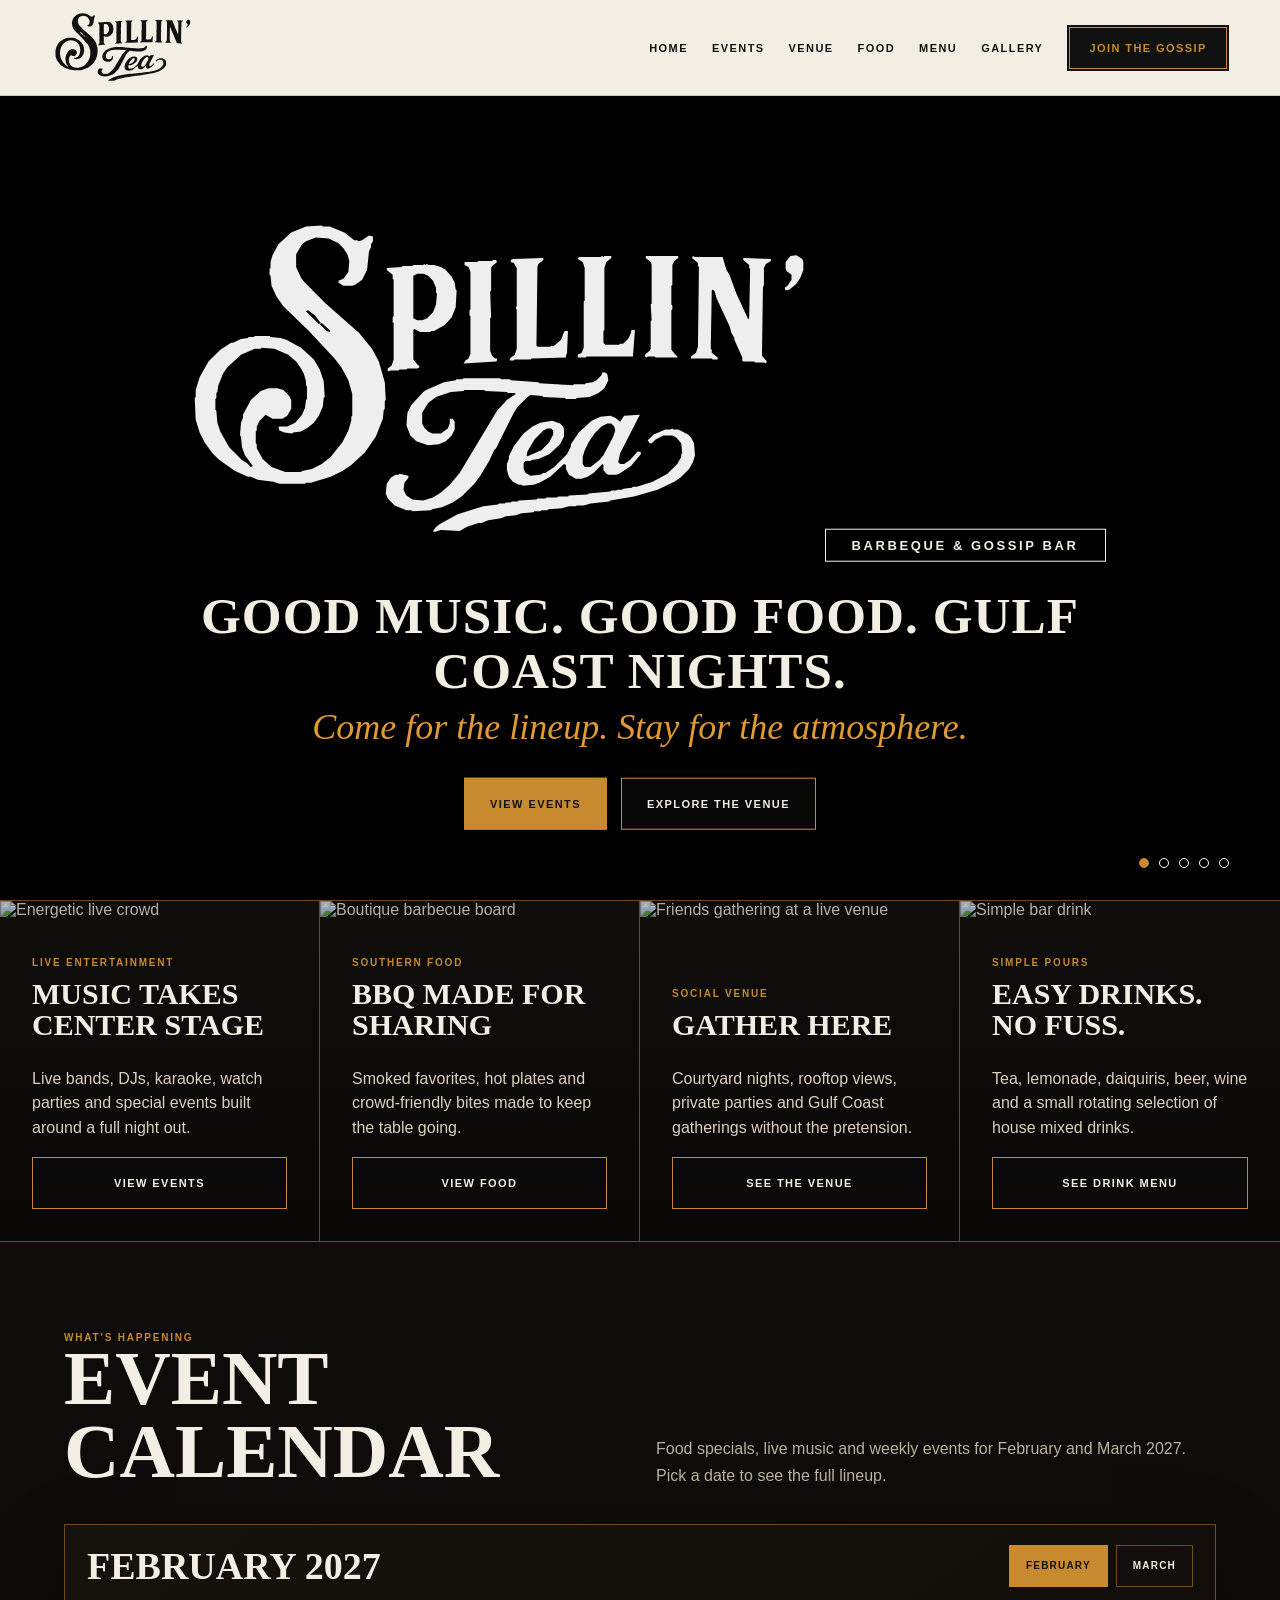
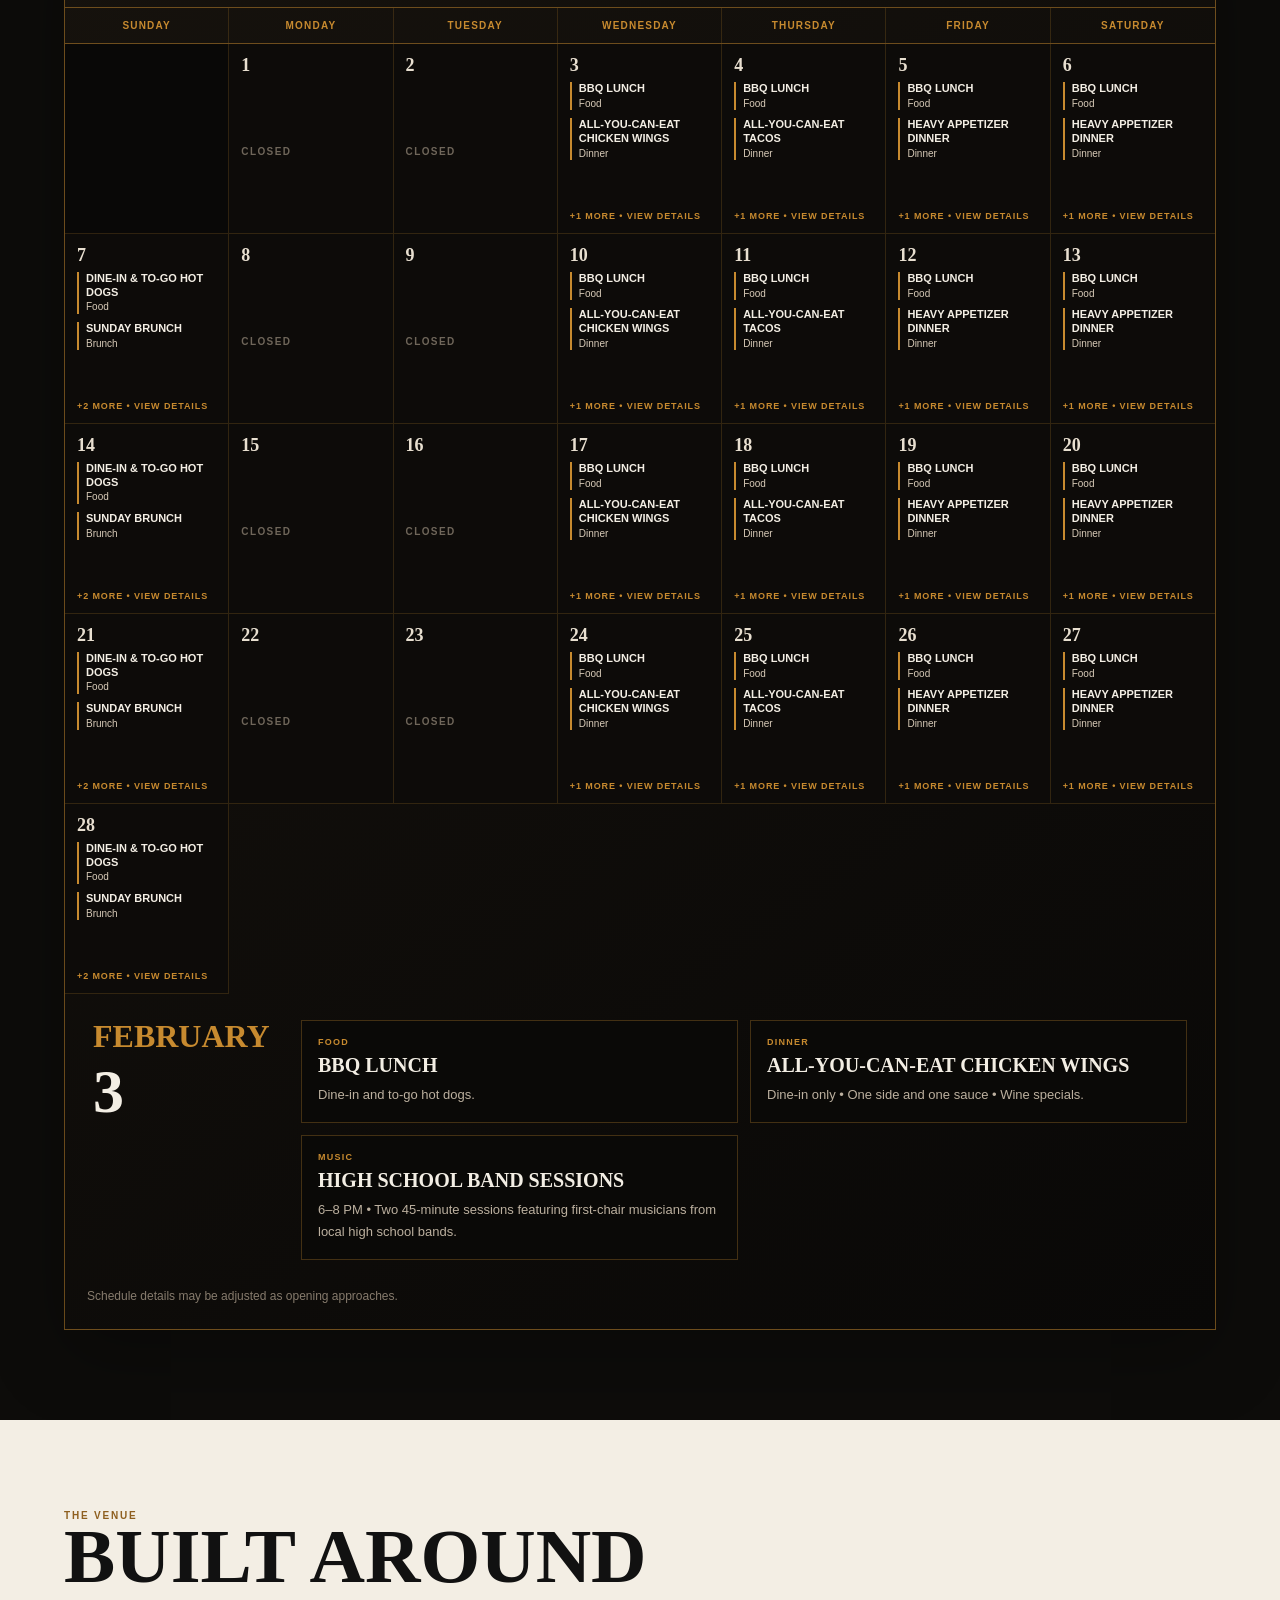
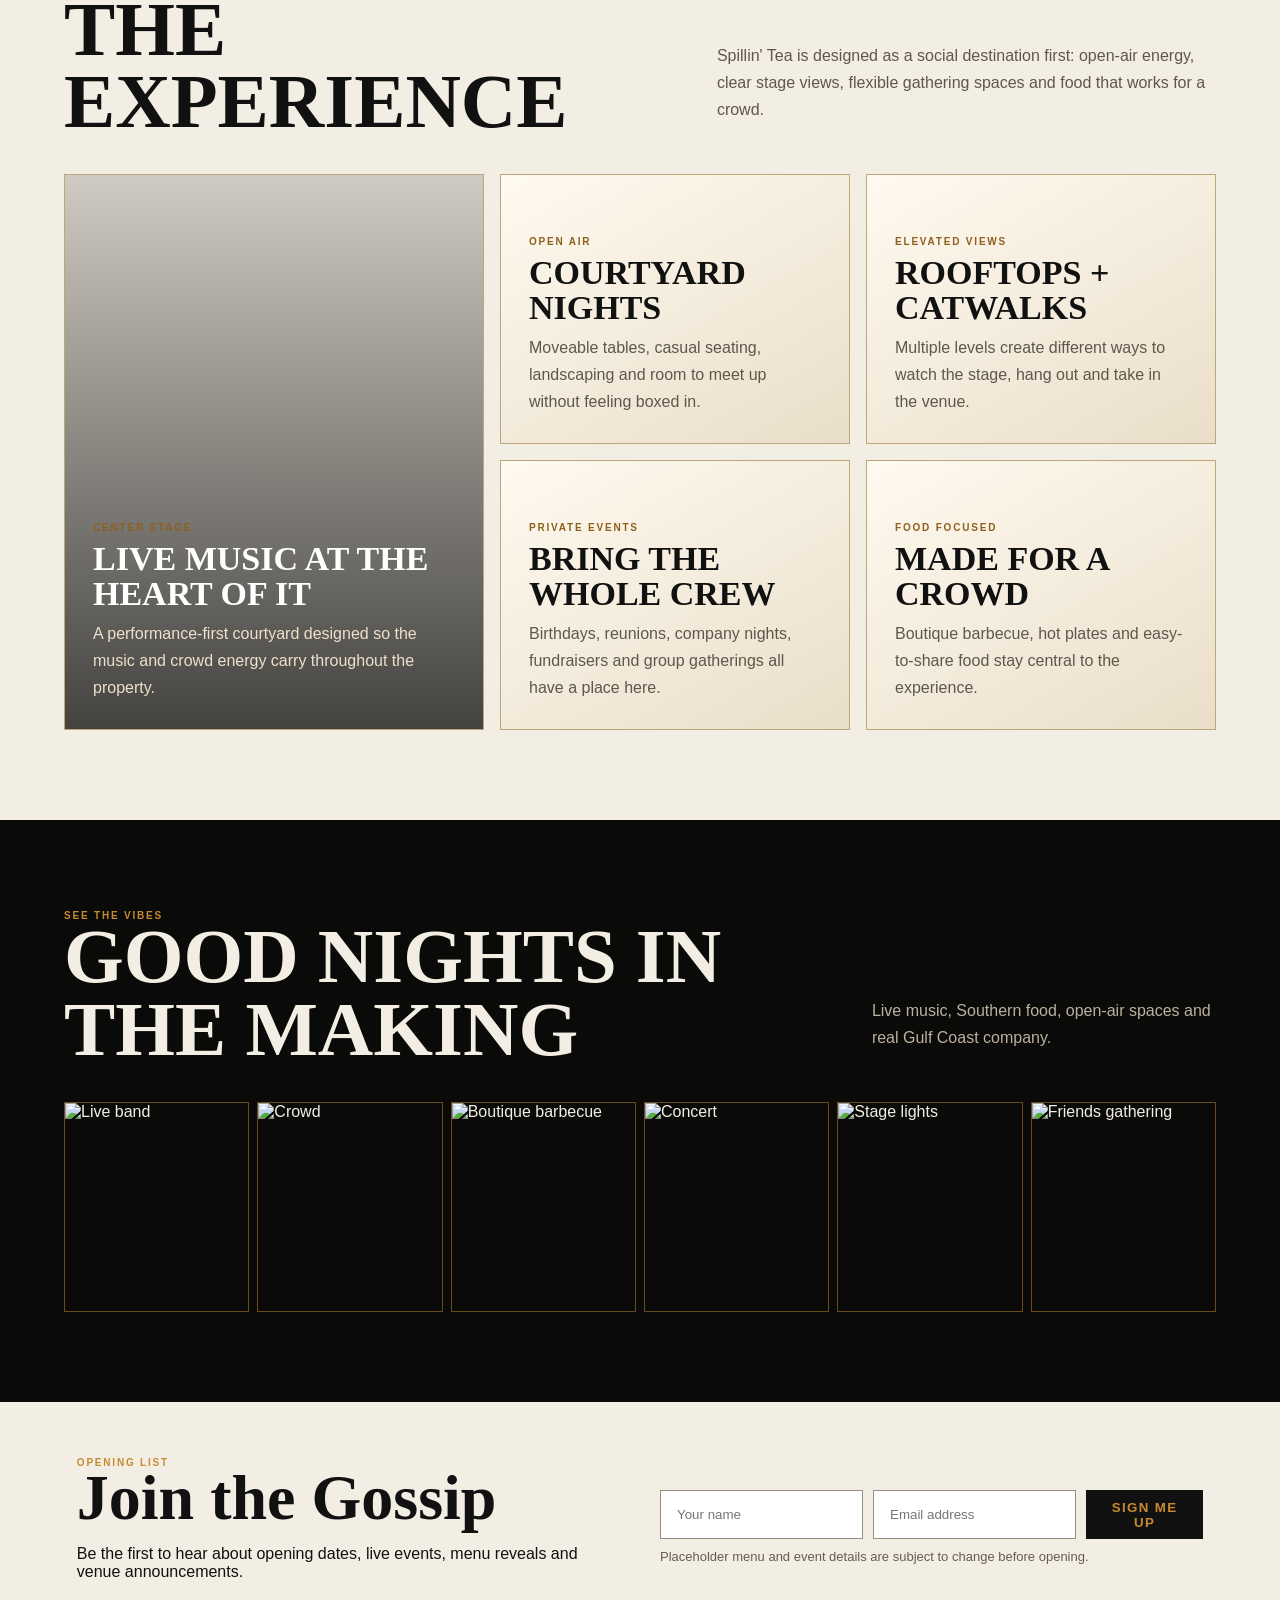
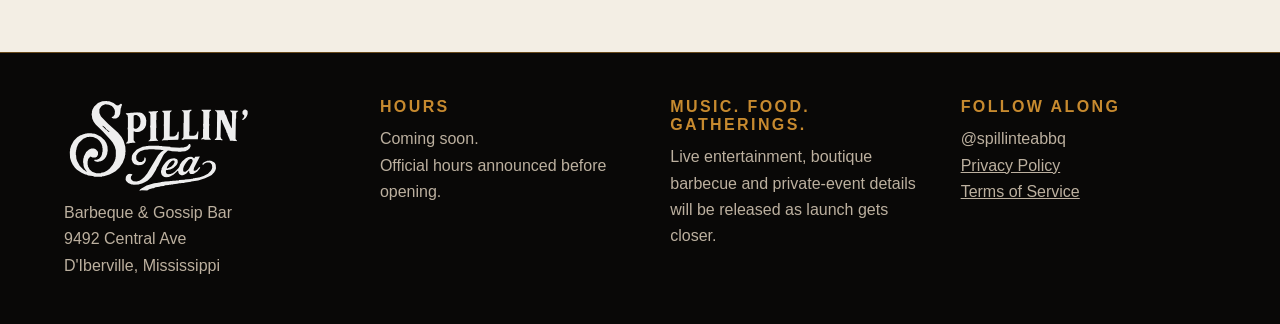
==== commit 92f206c1: "Add February and March 2027 event calendar" ====
--- a/index.html
+++ b/index.html
@@ -1 +1 @@
-<!doctype html><html lang="en"><head><meta charset="utf-8"><meta name="viewport" content="width=device-width,initial-scale=1,viewport-fit=cover"><meta name="theme-color" content="#f3eee4"><title>Spillin' Tea | Barbeque & Gossip Bar</title><meta name="description" content="Live music, Southern food, open-air gatherings and Gulf Coast nights. Spillin' Tea is coming soon to D'Iberville, Mississippi."><link rel="canonical" href="https://spillinteabbq.com/"><style>:root{--ink:#0a0a09;--cream:#f3eee4;--paper:#e8dfd0;--gold:#c78a2f;--amber:#e09a31;--muted:#bcb09f;--line:rgba(199,138,47,.5)}*{box-sizing:border-box}html{scroll-behavior:smooth}body{margin:0;background:var(--ink);color:var(--cream);font-family:Arial,sans-serif}a{color:inherit}.top{position:sticky;top:0;z-index:50;height:96px;background:var(--cream);color:#111;display:flex;align-items:center;justify-content:space-between;padding:10px 4vw;border-bottom:1px solid #cfc5b6}.top img{height:74px;width:auto;display:block}.nav{display:flex;align-items:center;gap:24px}.nav a{text-decoration:none;text-transform:uppercase;font-size:11px;font-weight:900;letter-spacing:.13em}.nav .cta{background:#111;color:var(--gold);border:2px solid #111;box-shadow:inset 0 0 0 1px var(--gold);padding:15px 20px}.hero{height:calc(100svh - 96px);min-height:650px;position:relative;overflow:hidden;background:#000}.slides{position:absolute;inset:0}.slide{position:absolute;inset:0;background-position:center;background-size:cover;opacity:0;transform:scale(1.06);transition:opacity 1.4s ease,transform 7s ease}.slide.active{opacity:1;transform:scale(1.13)}.hero:after{content:"";position:absolute;inset:0;background:linear-gradient(90deg,rgba(0,0,0,.68),rgba(0,0,0,.18) 55%,rgba(0,0,0,.62)),linear-gradient(0deg,rgba(0,0,0,.82),transparent 55%,rgba(0,0,0,.25))}.hero-content{position:absolute;z-index:3;left:50%;top:50%;transform:translate(-50%,-46%);width:min(980px,90%);text-align:center}.hero-logo{width:min(650px,82vw);filter:invert(1) drop-shadow(0 15px 35px #000);mix-blend-mode:screen}.subbrand{display:inline-block;border:1px solid #eee;padding:8px 26px;text-transform:uppercase;letter-spacing:.2em;font-weight:800;font-size:13px;margin-top:5px}.hero h1{font:700 clamp(27px,4vw,52px)/1.08 Georgia,serif;text-transform:uppercase;letter-spacing:.02em;margin:26px 0 8px}.hero em{font:italic 400 clamp(21px,3vw,36px)/1.2 Georgia,serif;color:var(--amber)}.actions{display:flex;justify-content:center;gap:14px;margin-top:28px;flex-wrap:wrap}.btn{display:inline-flex;align-items:center;justify-content:center;min-height:52px;padding:0 25px;text-decoration:none;text-transform:uppercase;font-size:11px;font-weight:900;letter-spacing:.13em;border:1px solid var(--gold);background:#0c0b0acc}.btn.primary{background:var(--gold);color:#111}.dots{position:absolute;z-index:5;right:4vw;bottom:32px;display:flex;gap:10px}.dot{width:10px;height:10px;border-radius:50%;border:1px solid #fff;background:transparent}.dot.active{background:var(--gold);border-color:var(--gold)}.strip{display:grid;grid-template-columns:repeat(4,1fr);border-top:1px solid var(--line);border-bottom:1px solid var(--line)}.feature{min-height:340px;padding:32px;position:relative;overflow:hidden;border-right:1px solid var(--line);display:flex;flex-direction:column;justify-content:flex-end;background:#0e0d0b}.feature:last-child{border-right:0}.feature:before{content:"";position:absolute;inset:0;background:linear-gradient(0deg,#090807 5%,rgba(9,8,7,.28) 60%,transparent 90%);z-index:1}.feature img{position:absolute;inset:0;width:100%;height:100%;object-fit:cover;opacity:.72}.feature>*:not(img){position:relative;z-index:2}.kicker{color:var(--gold);text-transform:uppercase;font-size:10px;letter-spacing:.18em;font-weight:900}.feature h2{font:700 30px/1.05 Georgia,serif;text-transform:uppercase;margin:10px 0}.feature p{color:#ddd0bd;line-height:1.55;max-width:310px}.section{padding:90px 5vw}.section-head{display:flex;justify-content:space-between;align-items:end;gap:25px;margin-bottom:35px}.section h2{font:700 clamp(42px,6vw,82px)/.95 Georgia,serif;margin:0;text-transform:uppercase}.section p{color:var(--muted);line-height:1.7}.events{background:#0d0c0a}.event-grid{display:grid;grid-template-columns:repeat(4,1fr);gap:14px}.event{border:1px solid var(--line);min-height:300px;padding:25px;background:linear-gradient(145deg,#16120d,#090807);display:flex;flex-direction:column;justify-content:flex-end}.event .date{color:var(--gold);font-size:13px;font-weight:900;letter-spacing:.12em}.event h3{font:700 28px/1.05 Georgia,serif;text-transform:uppercase;margin:12px 0 5px}.event p{margin:0}.venue{background:var(--cream);color:#111}.venue .kicker{color:#8e5f1f}.venue p{color:#5f574c}.venue-grid{display:grid;grid-template-columns:1.2fr 1fr 1fr;gap:16px}.venue-card{min-height:270px;padding:28px;border:1px solid #bda779;background:linear-gradient(150deg,#fffaf0,#e9dec9);display:flex;flex-direction:column;justify-content:flex-end}.venue-card:first-child{grid-row:span 2;min-height:556px;background:linear-gradient(0deg,rgba(0,0,0,.72),rgba(0,0,0,.15)),url('https://images.unsplash.com/photo-1506157786151-b8491531f063?auto=format&fit=crop&w=1800&q=90') center/cover;color:#fff}.venue-card:first-child p{color:#eee0cb}.venue-card h3{font:700 34px/1.05 Georgia,serif;text-transform:uppercase;margin:8px 0}.venue-card p{margin:0}.gallery{display:grid;grid-template-columns:repeat(6,1fr);gap:8px}.gallery img{width:100%;height:210px;object-fit:cover;border:1px solid var(--line)}.signup{background:var(--cream);color:#111;display:grid;grid-template-columns:1fr 1fr;align-items:center;gap:40px;padding:55px 6vw}.signup h2{font:700 clamp(38px,5vw,65px)/.95 Georgia,serif;margin:0}.form{display:grid;grid-template-columns:1fr 1fr auto;gap:10px}.form input{padding:16px;border:1px solid #978e81;background:white}.form button{border:0;background:#111;color:var(--gold);padding:0 22px;font-weight:900;text-transform:uppercase;letter-spacing:.1em}.status{grid-column:1/-1;font-size:13px;color:#655d52}.footer{display:grid;grid-template-columns:1.1fr 1fr 1fr 1fr;gap:35px;padding:45px 5vw;border-top:1px solid var(--line);background:#090807}.footer img{width:190px;filter:invert(1)}.footer h4{color:var(--gold);text-transform:uppercase;letter-spacing:.15em;margin:0 0 10px}.footer p{color:#bcb09f;line-height:1.65;margin:0}@media(max-width:900px){.top{height:76px}.top img{height:58px}.nav a:not(.cta){display:none}.hero{height:calc(100svh - 76px)}.strip{grid-template-columns:1fr 1fr}.event-grid{grid-template-columns:1fr 1fr}.venue-grid{grid-template-columns:1fr 1fr}.venue-card:first-child{grid-row:auto;grid-column:1/-1;min-height:440px}.gallery{grid-template-columns:repeat(3,1fr)}.signup{grid-template-columns:1fr}.form{grid-template-columns:1fr}.footer{grid-template-columns:1fr 1fr}}@media(max-width:580px){.strip,.event-grid,.venue-grid,.footer{grid-template-columns:1fr}.feature{border-right:0;border-bottom:1px solid var(--line)}.venue-card:first-child{grid-column:auto;min-height:380px}.gallery{grid-template-columns:1fr 1fr}.gallery img{height:160px}.hero h1{font-size:29px}.hero-logo{width:92vw}.subbrand{font-size:10px;padding:7px 14px}.section{padding:70px 6vw}}</style></head><body><header class="top"><a href="#top"><img src="spillin-tea-logo-exact.svg" alt="Spillin' Tea"></a><nav class="nav"><a href="#top">Home</a><a href="#events">Events</a><a href="#venue">Venue</a><a href="menu.html#food">Food</a><a href="menu.html">Menu</a><a href="#gallery">Gallery</a><a class="cta" href="#signup">Join the Gossip</a></nav></header><main><section class="hero" id="top"><div class="slides"><div class="slide active" style="background-image:url('https://images.unsplash.com/photo-1501386761578-eac5c94b800a?auto=format&fit=crop&w=1800&q=85')"></div><div class="slide" style="background-image:url('https://images.unsplash.com/photo-1506157786151-b8491531f063?auto=format&fit=crop&w=1800&q=90')"></div><div class="slide" style="background-image:url('https://images.unsplash.com/photo-1524368535928-5b5e00ddc76b?auto=format&fit=crop&w=1800&q=85')"></div><div class="slide" style="background-image:url('https://images.unsplash.com/photo-1544025162-d76694265947?auto=format&fit=crop&w=1600&q=85')"></div><div class="slide" style="background-image:url('https://images.unsplash.com/photo-1514525253161-7a46d19cd819?auto=format&fit=crop&w=1800&q=85')"></div></div><div class="hero-content"><img class="hero-logo" src="spillin-tea-logo-exact.svg" alt="Spillin' Tea"><div class="subbrand">Barbeque & Gossip Bar</div><h1>Good music. Good food. Gulf Coast nights.</h1><em>Come for the lineup. Stay for the atmosphere.</em><div class="actions"><a class="btn primary" href="#events">View events</a><a class="btn" href="#venue">Explore the venue</a></div></div><div class="dots"><span class="dot active"></span><span class="dot"></span><span class="dot"></span><span class="dot"></span><span class="dot"></span></div></section><section class="strip"><article class="feature" id="entertainment"><img src="https://images.unsplash.com/photo-1506157786151-b8491531f063?auto=format&fit=crop&w=1800&q=90&v=2" alt="Energetic live crowd"><div class="kicker">Live Entertainment</div><h2>Music takes center stage</h2><p>Live bands, DJs, karaoke, watch parties and special events built around a full night out.</p><a class="btn" href="#events">View events</a></article><article class="feature"><img src="https://images.unsplash.com/photo-1544025162-d76694265947?auto=format&fit=crop&w=1600&q=85" alt="Boutique barbecue board"><div class="kicker">Southern Food</div><h2>BBQ made for sharing</h2><p>Smoked favorites, hot plates and crowd-friendly bites made to keep the table going.</p><a class="btn" href="menu.html#food">View food</a></article><article class="feature"><img src="https://images.unsplash.com/photo-1524368535928-5b5e00ddc76b?auto=format&fit=crop&w=1800&q=85" alt="Friends gathering at a live venue"><div class="kicker">Social Venue</div><h2>Gather here</h2><p>Courtyard nights, rooftop views, private parties and Gulf Coast gatherings without the pretension.</p><a class="btn" href="#venue">See the venue</a></article><article class="feature" id="drinks"><img src="https://images.unsplash.com/photo-1470337458703-46ad1756a187?auto=format&fit=crop&w=1600&q=85" alt="Simple bar drink"><div class="kicker">Simple Pours</div><h2>Easy drinks. No fuss.</h2><p>Tea, lemonade, daiquiris, beer, wine and a small rotating selection of house mixed drinks.</p><a class="btn" href="menu.html#drinks">See drink menu</a></article></section><section class="section events" id="events"><div class="section-head"><div><div class="kicker">What's happening</div><h2>Events drive the night</h2></div><p>The calendar is built around music, food, watch parties and social gatherings. Official dates and performers will be announced before opening.</p></div><div class="event-grid"><article class="event"><div class="date">LIVE MUSIC</div><h3>Band Nights</h3><p>Local and regional acts on the main stage.</p></article><article class="event"><div class="date">KARAOKE</div><h3>Mic Nights</h3><p>Big songs, loud friends and no judgment.</p></article><article class="event"><div class="date">DJS + LATE NIGHTS</div><h3>After Dark</h3><p>Rotating DJs and high-energy weekend sets.</p></article><article class="event"><div class="date">COMMUNITY + GROUPS</div><h3>Gatherings</h3><p>Watch parties, markets, birthdays and private events.</p></article></div></section><section class="section venue" id="venue"><div class="section-head"><div><div class="kicker">The venue</div><h2>Built around the experience</h2></div><p>Spillin' Tea is designed as a social destination first: open-air energy, clear stage views, flexible gathering spaces and food that works for a crowd.</p></div><div class="venue-grid"><article class="venue-card"><div class="kicker">Center stage</div><h3>Live music at the heart of it</h3><p>A performance-first courtyard designed so the music and crowd energy carry throughout the property.</p></article><article class="venue-card"><div class="kicker">Open air</div><h3>Courtyard nights</h3><p>Moveable tables, casual seating, landscaping and room to meet up without feeling boxed in.</p></article><article class="venue-card"><div class="kicker">Elevated views</div><h3>Rooftops + catwalks</h3><p>Multiple levels create different ways to watch the stage, hang out and take in the venue.</p></article><article class="venue-card"><div class="kicker">Private events</div><h3>Bring the whole crew</h3><p>Birthdays, reunions, company nights, fundraisers and group gatherings all have a place here.</p></article><article class="venue-card"><div class="kicker">Food focused</div><h3>Made for a crowd</h3><p>Boutique barbecue, hot plates and easy-to-share food stay central to the experience.</p></article></div></section><section class="section" id="gallery"><div class="section-head"><div><div class="kicker">See the vibes</div><h2>Good nights in the making</h2></div><p>Live music, Southern food, open-air spaces and real Gulf Coast company.</p></div><div class="gallery"><img src="https://images.unsplash.com/photo-1501386761578-eac5c94b800a?auto=format&fit=crop&w=1800&q=85" alt="Live band"><img src="https://images.unsplash.com/photo-1524368535928-5b5e00ddc76b?auto=format&fit=crop&w=1800&q=85" alt="Crowd"><img src="https://images.unsplash.com/photo-1544025162-d76694265947?auto=format&fit=crop&w=1600&q=85" alt="Boutique barbecue"><img src="https://images.unsplash.com/photo-1506157786151-b8491531f063?auto=format&fit=crop&w=1800&q=90" alt="Concert"><img src="https://images.unsplash.com/photo-1514525253161-7a46d19cd819?auto=format&fit=crop&w=1800&q=85" alt="Stage lights"><img src="https://images.unsplash.com/photo-1524368535928-5b5e00ddc76b?auto=format&fit=crop&w=1800&q=85" alt="Friends gathering"></div></section><section class="signup" id="signup"><div><div class="kicker">Opening list</div><h2>Join the Gossip</h2><p>Be the first to hear about opening dates, live events, menu reveals and venue announcements.</p></div><form class="form" id="guest-list-form"><input id="guest-name" placeholder="Your name" required maxlength="120"><input id="guest-email" type="email" placeholder="Email address" required maxlength="254"><button id="guest-submit">Sign me up</button><input id="guest-website" style="position:absolute;left:-9999px" tabindex="-1"><div class="status" id="note">Placeholder menu and event details are subject to change before opening.</div></form></section></main><footer class="footer"><div><img src="spillin-tea-logo-exact.svg" alt="Spillin' Tea"><p>Barbeque & Gossip Bar<br>9492 Central Ave<br>D'Iberville, Mississippi</p></div><div><h4>Hours</h4><p>Coming soon.<br>Official hours announced before opening.</p></div><div><h4>Music. Food. Gatherings.</h4><p>Live entertainment, boutique barbecue and private-event details will be released as launch gets closer.</p></div><div><h4>Follow along</h4><p>@spillinteabbq<br><a href="privacy.html">Privacy Policy</a><br><a href="terms.html">Terms of Service</a></p></div></footer><script>(()=>{const slides=[...document.querySelectorAll('.slide')],dots=[...document.querySelectorAll('.dot')];let i=0;setInterval(()=>{slides[i].classList.remove('active');dots[i].classList.remove('active');i=(i+1)%slides.length;slides[i].classList.add('active');dots[i].classList.add('active')},5200);const form=document.getElementById('guest-list-form'),note=document.getElementById('note'),button=document.getElementById('guest-submit'),startedAt=Date.now(),endpoint='https://svwipdneosmvshiqdbxi.supabase.co/functions/v1/guest-list-signup';form.addEventListener('submit',async e=>{e.preventDefault();button.disabled=true;button.textContent='Joining…';note.textContent='Saving your spot…';try{const r=await fetch(endpoint,{method:'POST',headers:{'content-type':'application/json'},body:JSON.stringify({name:document.getElementById('guest-name').value,email:document.getElementById('guest-email').value,interest:'Opening updates',website:document.getElementById('guest-website').value,startedAt})}),d=await r.json().catch(()=>({}));if(!r.ok)throw new Error(d.error||'We could not save your signup.');form.reset();note.textContent=d.duplicate?'You are already on the guest list.':'You are on the list. We will spill the details soon.'}catch(err){note.textContent=err.message}finally{button.disabled=false;button.textContent='Sign me up'}})})();</script></body></html>+<!doctype html><html lang="en"><head><meta charset="utf-8"><meta name="viewport" content="width=device-width,initial-scale=1,viewport-fit=cover"><meta name="theme-color" content="#f3eee4"><title>Spillin' Tea | Barbeque & Gossip Bar</title><meta name="description" content="Live music, Southern food, open-air gatherings and Gulf Coast nights. Spillin' Tea is coming soon to D'Iberville, Mississippi."><link rel="canonical" href="https://spillinteabbq.com/"><link rel="stylesheet" href="calendar.css"><style>:root{--ink:#0a0a09;--cream:#f3eee4;--paper:#e8dfd0;--gold:#c78a2f;--amber:#e09a31;--muted:#bcb09f;--line:rgba(199,138,47,.5)}*{box-sizing:border-box}html{scroll-behavior:smooth}body{margin:0;background:var(--ink);color:var(--cream);font-family:Arial,sans-serif}a{color:inherit}.top{position:sticky;top:0;z-index:50;height:96px;background:var(--cream);color:#111;display:flex;align-items:center;justify-content:space-between;padding:10px 4vw;border-bottom:1px solid #cfc5b6}.top img{height:74px;width:auto;display:block}.nav{display:flex;align-items:center;gap:24px}.nav a{text-decoration:none;text-transform:uppercase;font-size:11px;font-weight:900;letter-spacing:.13em}.nav .cta{background:#111;color:var(--gold);border:2px solid #111;box-shadow:inset 0 0 0 1px var(--gold);padding:15px 20px}.hero{height:calc(100svh - 96px);min-height:650px;position:relative;overflow:hidden;background:#000}.slides{position:absolute;inset:0}.slide{position:absolute;inset:0;background-position:center;background-size:cover;opacity:0;transform:scale(1.06);transition:opacity 1.4s ease,transform 7s ease}.slide.active{opacity:1;transform:scale(1.13)}.hero:after{content:"";position:absolute;inset:0;background:linear-gradient(90deg,rgba(0,0,0,.68),rgba(0,0,0,.18) 55%,rgba(0,0,0,.62)),linear-gradient(0deg,rgba(0,0,0,.82),transparent 55%,rgba(0,0,0,.25))}.hero-content{position:absolute;z-index:3;left:50%;top:50%;transform:translate(-50%,-46%);width:min(980px,90%);text-align:center}.hero-logo{width:min(650px,82vw);filter:invert(1) drop-shadow(0 15px 35px #000);mix-blend-mode:screen}.subbrand{display:inline-block;border:1px solid #eee;padding:8px 26px;text-transform:uppercase;letter-spacing:.2em;font-weight:800;font-size:13px;margin-top:5px}.hero h1{font:700 clamp(27px,4vw,52px)/1.08 Georgia,serif;text-transform:uppercase;letter-spacing:.02em;margin:26px 0 8px}.hero em{font:italic 400 clamp(21px,3vw,36px)/1.2 Georgia,serif;color:var(--amber)}.actions{display:flex;justify-content:center;gap:14px;margin-top:28px;flex-wrap:wrap}.btn{display:inline-flex;align-items:center;justify-content:center;min-height:52px;padding:0 25px;text-decoration:none;text-transform:uppercase;font-size:11px;font-weight:900;letter-spacing:.13em;border:1px solid var(--gold);background:#0c0b0acc}.btn.primary{background:var(--gold);color:#111}.dots{position:absolute;z-index:5;right:4vw;bottom:32px;display:flex;gap:10px}.dot{width:10px;height:10px;border-radius:50%;border:1px solid #fff;background:transparent}.dot.active{background:var(--gold);border-color:var(--gold)}.strip{display:grid;grid-template-columns:repeat(4,1fr);border-top:1px solid var(--line);border-bottom:1px solid var(--line)}.feature{min-height:340px;padding:32px;position:relative;overflow:hidden;border-right:1px solid var(--line);display:flex;flex-direction:column;justify-content:flex-end;background:#0e0d0b}.feature:last-child{border-right:0}.feature:before{content:"";position:absolute;inset:0;background:linear-gradient(0deg,#090807 5%,rgba(9,8,7,.28) 60%,transparent 90%);z-index:1}.feature img{position:absolute;inset:0;width:100%;height:100%;object-fit:cover;opacity:.72}.feature>*:not(img){position:relative;z-index:2}.kicker{color:var(--gold);text-transform:uppercase;font-size:10px;letter-spacing:.18em;font-weight:900}.feature h2{font:700 30px/1.05 Georgia,serif;text-transform:uppercase;margin:10px 0}.feature p{color:#ddd0bd;line-height:1.55;max-width:310px}.section{padding:90px 5vw}.section-head{display:flex;justify-content:space-between;align-items:end;gap:25px;margin-bottom:35px}.section h2{font:700 clamp(42px,6vw,82px)/.95 Georgia,serif;margin:0;text-transform:uppercase}.section p{color:var(--muted);line-height:1.7}.events{background:#0d0c0a}.venue{background:var(--cream);color:#111}.venue .kicker{color:#8e5f1f}.venue p{color:#5f574c}.venue-grid{display:grid;grid-template-columns:1.2fr 1fr 1fr;gap:16px}.venue-card{min-height:270px;padding:28px;border:1px solid #bda779;background:linear-gradient(150deg,#fffaf0,#e9dec9);display:flex;flex-direction:column;justify-content:flex-end}.venue-card:first-child{grid-row:span 2;min-height:556px;background:linear-gradient(0deg,rgba(0,0,0,.72),rgba(0,0,0,.15)),url('https://images.unsplash.com/photo-1506157786151-b8491531f063?auto=format&fit=crop&w=1800&q=90') center/cover;color:#fff}.venue-card:first-child p{color:#eee0cb}.venue-card h3{font:700 34px/1.05 Georgia,serif;text-transform:uppercase;margin:8px 0}.venue-card p{margin:0}.gallery{display:grid;grid-template-columns:repeat(6,1fr);gap:8px}.gallery img{width:100%;height:210px;object-fit:cover;border:1px solid var(--line)}.signup{background:var(--cream);color:#111;display:grid;grid-template-columns:1fr 1fr;align-items:center;gap:40px;padding:55px 6vw}.signup h2{font:700 clamp(38px,5vw,65px)/.95 Georgia,serif;margin:0}.form{display:grid;grid-template-columns:1fr 1fr auto;gap:10px}.form input{padding:16px;border:1px solid #978e81;background:white}.form button{border:0;background:#111;color:var(--gold);padding:0 22px;font-weight:900;text-transform:uppercase;letter-spacing:.1em}.status{grid-column:1/-1;font-size:13px;color:#655d52}.footer{display:grid;grid-template-columns:1.1fr 1fr 1fr 1fr;gap:35px;padding:45px 5vw;border-top:1px solid var(--line);background:#090807}.footer img{width:190px;filter:invert(1)}.footer h4{color:var(--gold);text-transform:uppercase;letter-spacing:.15em;margin:0 0 10px}.footer p{color:#bcb09f;line-height:1.65;margin:0}@media(max-width:900px){.top{height:76px}.top img{height:58px}.nav a:not(.cta){display:none}.hero{height:calc(100svh - 76px)}.strip{grid-template-columns:1fr 1fr}.venue-grid{grid-template-columns:1fr 1fr}.venue-card:first-child{grid-row:auto;grid-column:1/-1;min-height:440px}.gallery{grid-template-columns:repeat(3,1fr)}.signup{grid-template-columns:1fr}.form{grid-template-columns:1fr}.footer{grid-template-columns:1fr 1fr}}@media(max-width:580px){.strip,.venue-grid,.footer{grid-template-columns:1fr}.feature{border-right:0;border-bottom:1px solid var(--line)}.venue-card:first-child{grid-column:auto;min-height:380px}.gallery{grid-template-columns:1fr 1fr}.gallery img{height:160px}.hero h1{font-size:29px}.hero-logo{width:92vw}.subbrand{font-size:10px;padding:7px 14px}.section{padding:70px 6vw}}</style></head><body><header class="top"><a href="#top"><img src="spillin-tea-logo-exact.svg" alt="Spillin' Tea"></a><nav class="nav"><a href="#top">Home</a><a href="#events">Events</a><a href="#venue">Venue</a><a href="menu.html#food">Food</a><a href="menu.html">Menu</a><a href="#gallery">Gallery</a><a class="cta" href="#signup">Join the Gossip</a></nav></header><main><section class="hero" id="top"><div class="slides"><div class="slide active" style="background-image:url('https://images.unsplash.com/photo-1501386761578-eac5c94b800a?auto=format&fit=crop&w=1800&q=85')"></div><div class="slide" style="background-image:url('https://images.unsplash.com/photo-1506157786151-b8491531f063?auto=format&fit=crop&w=1800&q=90')"></div><div class="slide" style="background-image:url('https://images.unsplash.com/photo-1524368535928-5b5e00ddc76b?auto=format&fit=crop&w=1800&q=85')"></div><div class="slide" style="background-image:url('https://images.unsplash.com/photo-1544025162-d76694265947?auto=format&fit=crop&w=1600&q=85')"></div><div class="slide" style="background-image:url('https://images.unsplash.com/photo-1514525253161-7a46d19cd819?auto=format&fit=crop&w=1800&q=85')"></div></div><div class="hero-content"><img class="hero-logo" src="spillin-tea-logo-exact.svg" alt="Spillin' Tea"><div class="subbrand">Barbeque & Gossip Bar</div><h1>Good music. Good food. Gulf Coast nights.</h1><em>Come for the lineup. Stay for the atmosphere.</em><div class="actions"><a class="btn primary" href="#events">View events</a><a class="btn" href="#venue">Explore the venue</a></div></div><div class="dots"><span class="dot active"></span><span class="dot"></span><span class="dot"></span><span class="dot"></span><span class="dot"></span></div></section><section class="strip"><article class="feature" id="entertainment"><img src="https://images.unsplash.com/photo-1506157786151-b8491531f063?auto=format&fit=crop&w=1800&q=90&v=2" alt="Energetic live crowd"><div class="kicker">Live Entertainment</div><h2>Music takes center stage</h2><p>Live bands, DJs, karaoke, watch parties and special events built around a full night out.</p><a class="btn" href="#events">View events</a></article><article class="feature"><img src="https://images.unsplash.com/photo-1544025162-d76694265947?auto=format&fit=crop&w=1600&q=85" alt="Boutique barbecue board"><div class="kicker">Southern Food</div><h2>BBQ made for sharing</h2><p>Smoked favorites, hot plates and crowd-friendly bites made to keep the table going.</p><a class="btn" href="menu.html#food">View food</a></article><article class="feature"><img src="https://images.unsplash.com/photo-1524368535928-5b5e00ddc76b?auto=format&fit=crop&w=1800&q=85" alt="Friends gathering at a live venue"><div class="kicker">Social Venue</div><h2>Gather here</h2><p>Courtyard nights, rooftop views, private parties and Gulf Coast gatherings without the pretension.</p><a class="btn" href="#venue">See the venue</a></article><article class="feature" id="drinks"><img src="https://images.unsplash.com/photo-1470337458703-46ad1756a187?auto=format&fit=crop&w=1600&q=85" alt="Simple bar drink"><div class="kicker">Simple Pours</div><h2>Easy drinks. No fuss.</h2><p>Tea, lemonade, daiquiris, beer, wine and a small rotating selection of house mixed drinks.</p><a class="btn" href="menu.html#drinks">See drink menu</a></article></section><section class="section events" id="events"><div class="section-head"><div><div class="kicker">What's happening</div><h2>Event calendar</h2></div><p>Food specials, live music and weekly events for February and March 2027. Pick a date to see the full lineup.</p></div><div class="calendar-shell"><div class="calendar-toolbar"><h3 class="calendar-title" id="calendar-title">February 2027</h3><div class="month-controls" aria-label="Choose a month"><button class="month-control active" type="button" data-month="1">February</button><button class="month-control" type="button" data-month="2">March</button></div></div><div class="calendar-weekdays" aria-hidden="true"><div>Sunday</div><div>Monday</div><div>Tuesday</div><div>Wednesday</div><div>Thursday</div><div>Friday</div><div>Saturday</div></div><div class="calendar-grid" id="calendar-grid" aria-label="February 2027 event calendar"></div><div class="calendar-detail" id="calendar-detail" aria-live="polite"></div><div class="mobile-agenda" id="mobile-agenda"></div><p class="calendar-note">Schedule details may be adjusted as opening approaches.</p></div></section><section class="section venue" id="venue"><div class="section-head"><div><div class="kicker">The venue</div><h2>Built around the experience</h2></div><p>Spillin' Tea is designed as a social destination first: open-air energy, clear stage views, flexible gathering spaces and food that works for a crowd.</p></div><div class="venue-grid"><article class="venue-card"><div class="kicker">Center stage</div><h3>Live music at the heart of it</h3><p>A performance-first courtyard designed so the music and crowd energy carry throughout the property.</p></article><article class="venue-card"><div class="kicker">Open air</div><h3>Courtyard nights</h3><p>Moveable tables, casual seating, landscaping and room to meet up without feeling boxed in.</p></article><article class="venue-card"><div class="kicker">Elevated views</div><h3>Rooftops + catwalks</h3><p>Multiple levels create different ways to watch the stage, hang out and take in the venue.</p></article><article class="venue-card"><div class="kicker">Private events</div><h3>Bring the whole crew</h3><p>Birthdays, reunions, company nights, fundraisers and group gatherings all have a place here.</p></article><article class="venue-card"><div class="kicker">Food focused</div><h3>Made for a crowd</h3><p>Boutique barbecue, hot plates and easy-to-share food stay central to the experience.</p></article></div></section><section class="section" id="gallery"><div class="section-head"><div><div class="kicker">See the vibes</div><h2>Good nights in the making</h2></div><p>Live music, Southern food, open-air spaces and real Gulf Coast company.</p></div><div class="gallery"><img src="https://images.unsplash.com/photo-1501386761578-eac5c94b800a?auto=format&fit=crop&w=1800&q=85" alt="Live band"><img src="https://images.unsplash.com/photo-1524368535928-5b5e00ddc76b?auto=format&fit=crop&w=1800&q=85" alt="Crowd"><img src="https://images.unsplash.com/photo-1544025162-d76694265947?auto=format&fit=crop&w=1600&q=85" alt="Boutique barbecue"><img src="https://images.unsplash.com/photo-1506157786151-b8491531f063?auto=format&fit=crop&w=1800&q=90" alt="Concert"><img src="https://images.unsplash.com/photo-1514525253161-7a46d19cd819?auto=format&fit=crop&w=1800&q=85" alt="Stage lights"><img src="https://images.unsplash.com/photo-1524368535928-5b5e00ddc76b?auto=format&fit=crop&w=1800&q=85" alt="Friends gathering"></div></section><section class="signup" id="signup"><div><div class="kicker">Opening list</div><h2>Join the Gossip</h2><p>Be the first to hear about opening dates, live events, menu reveals and venue announcements.</p></div><form class="form" id="guest-list-form"><input id="guest-name" placeholder="Your name" required maxlength="120"><input id="guest-email" type="email" placeholder="Email address" required maxlength="254"><button id="guest-submit">Sign me up</button><input id="guest-website" style="position:absolute;left:-9999px" tabindex="-1"><div class="status" id="note">Placeholder menu and event details are subject to change before opening.</div></form></section></main><footer class="footer"><div><img src="spillin-tea-logo-exact.svg" alt="Spillin' Tea"><p>Barbeque & Gossip Bar<br>9492 Central Ave<br>D'Iberville, Mississippi</p></div><div><h4>Hours</h4><p>Coming soon.<br>Official hours announced before opening.</p></div><div><h4>Music. Food. Gatherings.</h4><p>Live entertainment, boutique barbecue and private-event details will be released as launch gets closer.</p></div><div><h4>Follow along</h4><p>@spillinteabbq<br><a href="privacy.html">Privacy Policy</a><br><a href="terms.html">Terms of Service</a></p></div></footer><script src="calendar.js"></script><script>(()=>{const slides=[...document.querySelectorAll('.slide')],dots=[...document.querySelectorAll('.dot')];let i=0;setInterval(()=>{slides[i].classList.remove('active');dots[i].classList.remove('active');i=(i+1)%slides.length;slides[i].classList.add('active');dots[i].classList.add('active')},5200);const form=document.getElementById('guest-list-form'),note=document.getElementById('note'),button=document.getElementById('guest-submit'),startedAt=Date.now(),endpoint='https://svwipdneosmvshiqdbxi.supabase.co/functions/v1/guest-list-signup';form.addEventListener('submit',async e=>{e.preventDefault();button.disabled=true;button.textContent='Joining…';note.textContent='Saving your spot…';try{const r=await fetch(endpoint,{method:'POST',headers:{'content-type':'application/json'},body:JSON.stringify({name:document.getElementById('guest-name').value,email:document.getElementById('guest-email').value,interest:'Opening updates',website:document.getElementById('guest-website').value,startedAt})}),d=await r.json().catch(()=>({}));if(!r.ok)throw new Error(d.error||'We could not save your signup.');form.reset();note.textContent=d.duplicate?'You are already on the guest list.':'You are on the list. We will spill the details soon.'}catch(err){note.textContent=err.message}finally{button.disabled=false;button.textContent='Sign me up'}})})();</script></body></html>
--- a/calendar.css
+++ b/calendar.css
@@ -0,0 +1 @@
+.events .section-head p{max-width:560px;margin:0}.calendar-shell{border:1px solid var(--line);background:linear-gradient(145deg,#16120d,#090807);box-shadow:0 24px 70px rgba(0,0,0,.28)}.calendar-toolbar{display:flex;align-items:center;justify-content:space-between;gap:20px;padding:20px 22px;border-bottom:1px solid var(--line)}.calendar-title{font:700 clamp(24px,3vw,38px)/1 Georgia,serif;text-transform:uppercase;margin:0}.month-controls{display:flex;gap:8px}.month-control{border:1px solid var(--line);background:transparent;color:var(--cream);min-height:42px;padding:0 16px;text-transform:uppercase;letter-spacing:.12em;font-size:10px;font-weight:900;cursor:pointer}.month-control.active{background:var(--gold);color:#111;border-color:var(--gold)}.calendar-weekdays,.calendar-grid{display:grid;grid-template-columns:repeat(7,minmax(0,1fr))}.calendar-weekdays{border-bottom:1px solid var(--line)}.calendar-weekdays div{padding:12px 10px;color:var(--gold);font-size:10px;font-weight:900;text-transform:uppercase;letter-spacing:.12em;text-align:center;border-right:1px solid rgba(199,138,47,.2)}.calendar-weekdays div:last-child{border-right:0}.calendar-day{appearance:none;text-align:left;color:var(--cream);background:#0d0b09;border:0;border-right:1px solid rgba(199,138,47,.2);border-bottom:1px solid rgba(199,138,47,.2);min-height:190px;padding:12px;display:flex;flex-direction:column;gap:8px;cursor:pointer;transition:background .2s ease,box-shadow .2s ease}.calendar-day:nth-child(7n){border-right:0}.calendar-day:hover,.calendar-day:focus-visible{background:#1a140d;outline:none;box-shadow:inset 0 0 0 2px var(--gold)}.calendar-day.empty{cursor:default;background:#090807}.calendar-day.empty:hover{box-shadow:none}.day-number{font:700 18px/1 Georgia,serif;color:var(--paper)}.day-closed{margin:auto 0;color:#6f665a;text-transform:uppercase;letter-spacing:.14em;font-weight:900;font-size:10px}.day-item{border-left:2px solid var(--gold);padding-left:7px;font-size:10px;line-height:1.25;color:#d8cbb8}.day-item strong{display:block;color:var(--cream);font-size:11px;text-transform:uppercase;margin-bottom:2px}.day-more{margin-top:auto;color:var(--gold);font-size:9px;font-weight:900;text-transform:uppercase;letter-spacing:.1em}.calendar-detail{display:grid;grid-template-columns:180px 1fr;gap:28px;padding:26px 28px;min-height:190px}.calendar-detail-date{font:700 32px/1 Georgia,serif;text-transform:uppercase;color:var(--gold)}.calendar-detail-date span{display:block;color:var(--cream);font-size:62px;margin-top:8px}.calendar-detail-events{display:grid;grid-template-columns:repeat(2,minmax(0,1fr));gap:12px}.detail-event{border:1px solid rgba(199,138,47,.3);padding:16px;background:#0a0907}.detail-event .type{color:var(--gold);font-size:9px;font-weight:900;text-transform:uppercase;letter-spacing:.14em}.detail-event h3{font:700 20px/1.05 Georgia,serif;text-transform:uppercase;margin:8px 0}.detail-event p{font-size:13px;margin:0;color:#c8bcab;line-height:1.5}.calendar-note{padding:0 22px 22px;margin:0!important;font-size:12px;color:#867b6d!important}.mobile-agenda{display:none}@media(max-width:1050px){.calendar-day{min-height:175px;padding:10px}.day-item{font-size:9px}.day-item strong{font-size:10px}}@media(max-width:900px){.calendar-weekdays,.calendar-grid,.calendar-detail{display:none}.mobile-agenda{display:grid;gap:10px;padding:16px}.agenda-day{border:1px solid rgba(199,138,47,.3);padding:16px;background:#0a0907}.agenda-day h3{font:700 21px/1 Georgia,serif;text-transform:uppercase;margin:0 0 12px;color:var(--gold)}.agenda-event{padding:10px 0;border-top:1px solid rgba(199,138,47,.2)}.agenda-event:first-of-type{border-top:0;padding-top:0}.agenda-event strong{display:block;text-transform:uppercase;font-size:12px;margin-bottom:4px}.agenda-event span{display:block;color:#bcb09f;font-size:12px;line-height:1.45}.agenda-closed{color:#786e61;text-transform:uppercase;letter-spacing:.12em;font-size:10px;font-weight:900}}@media(max-width:580px){.calendar-toolbar{align-items:flex-start;flex-direction:column}.month-controls{width:100%}.month-control{flex:1}.calendar-title{font-size:28px}}
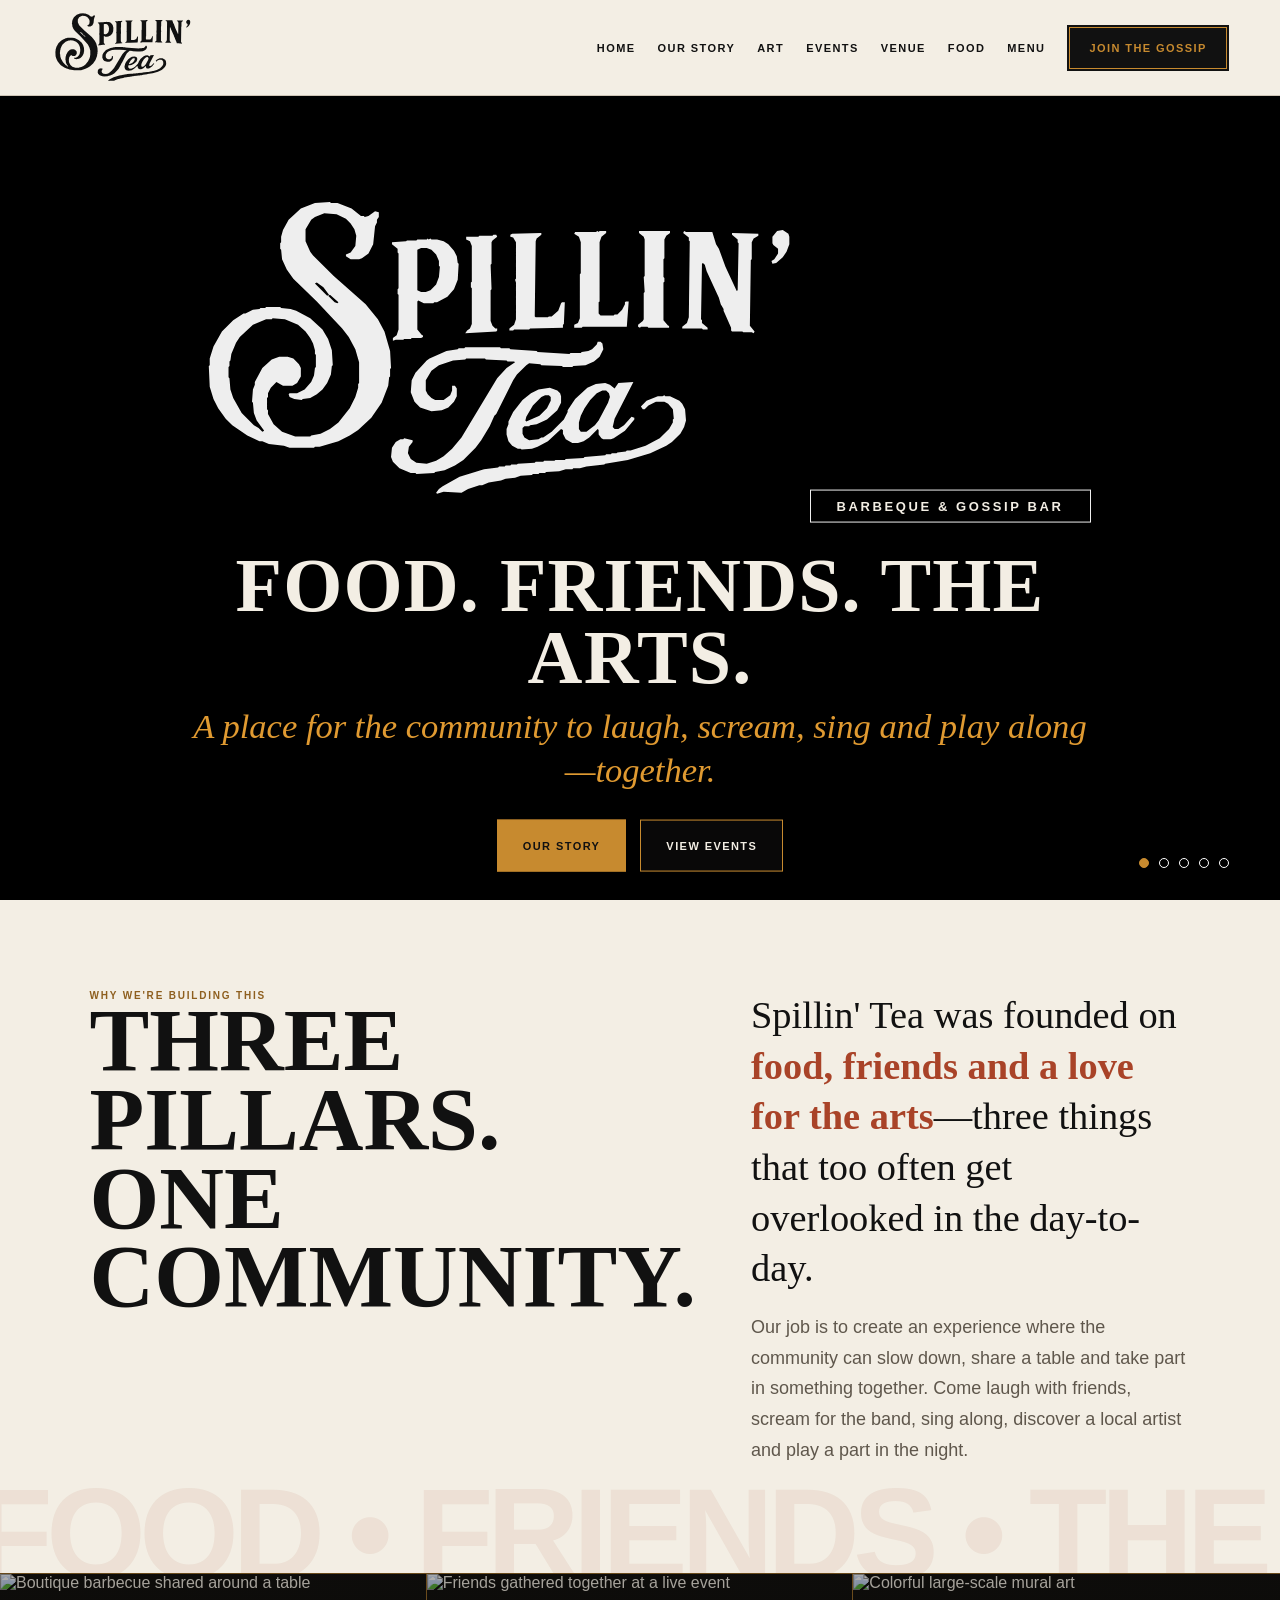
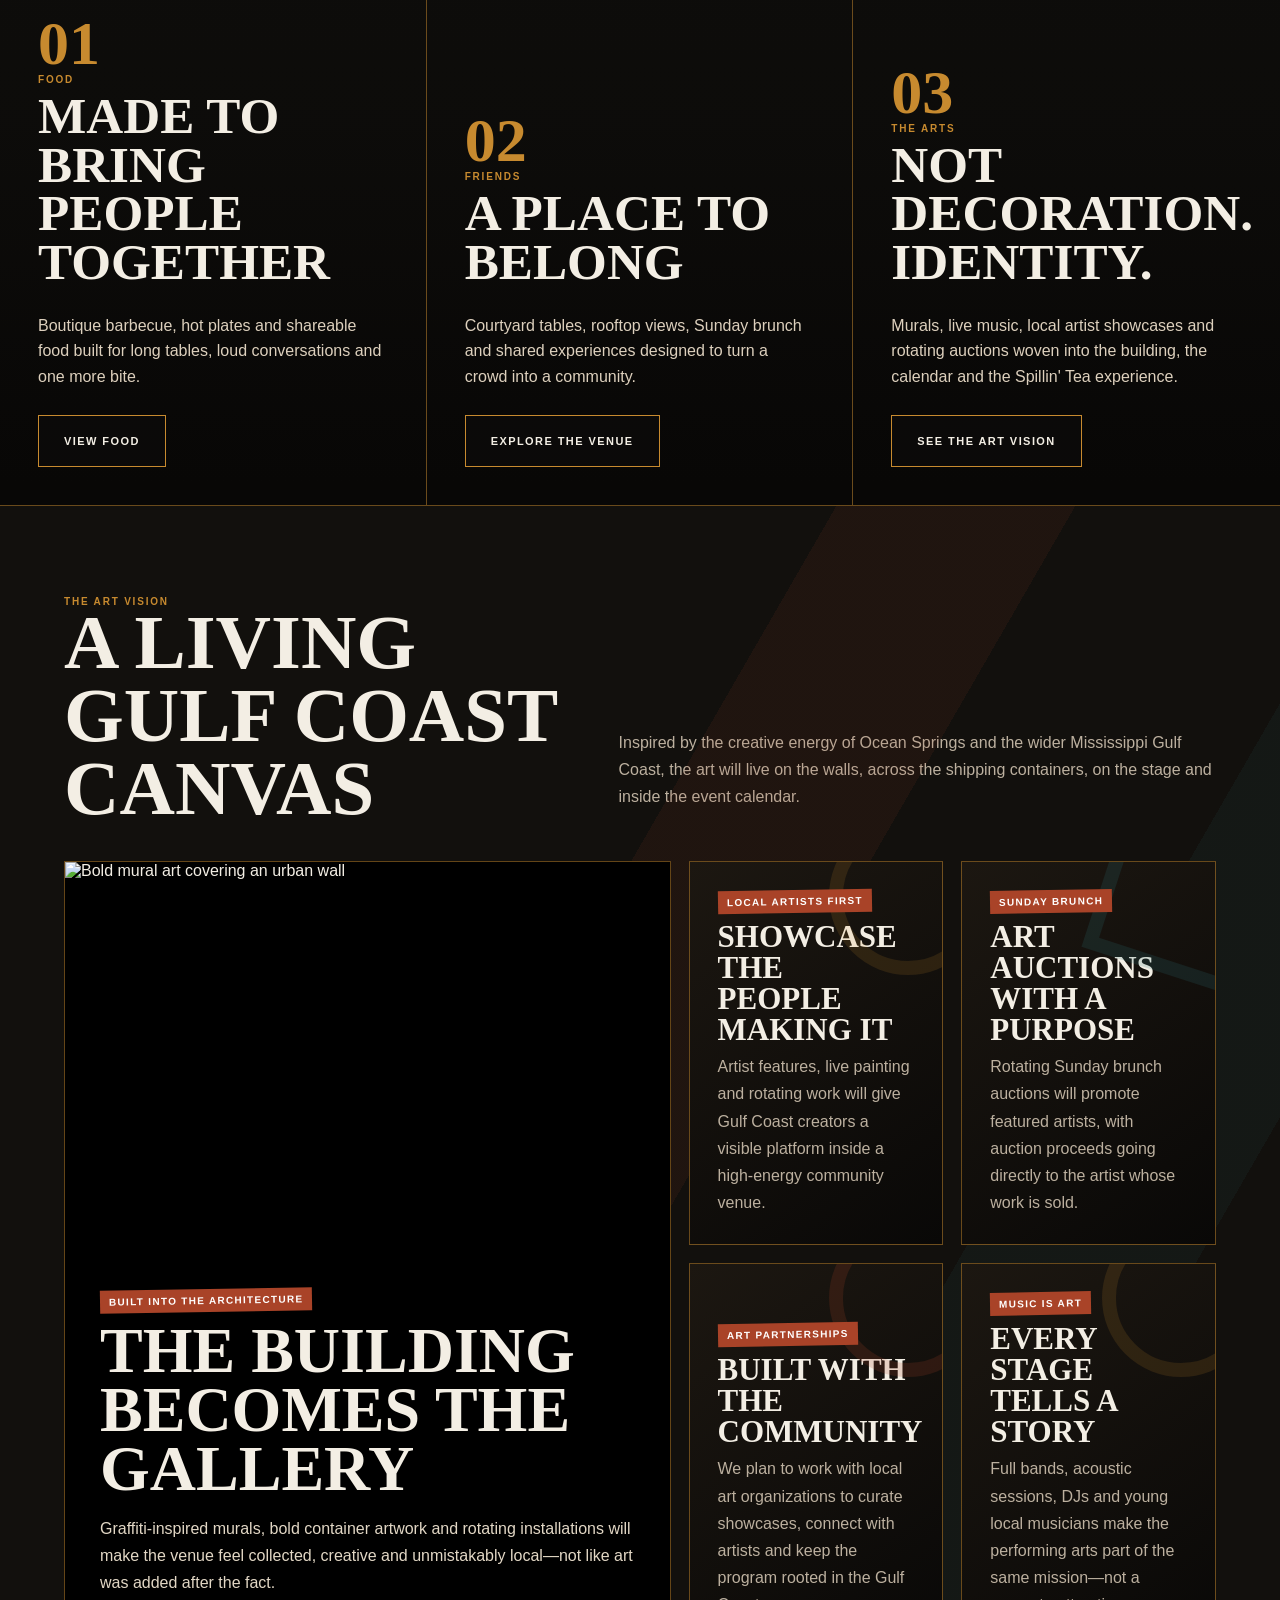
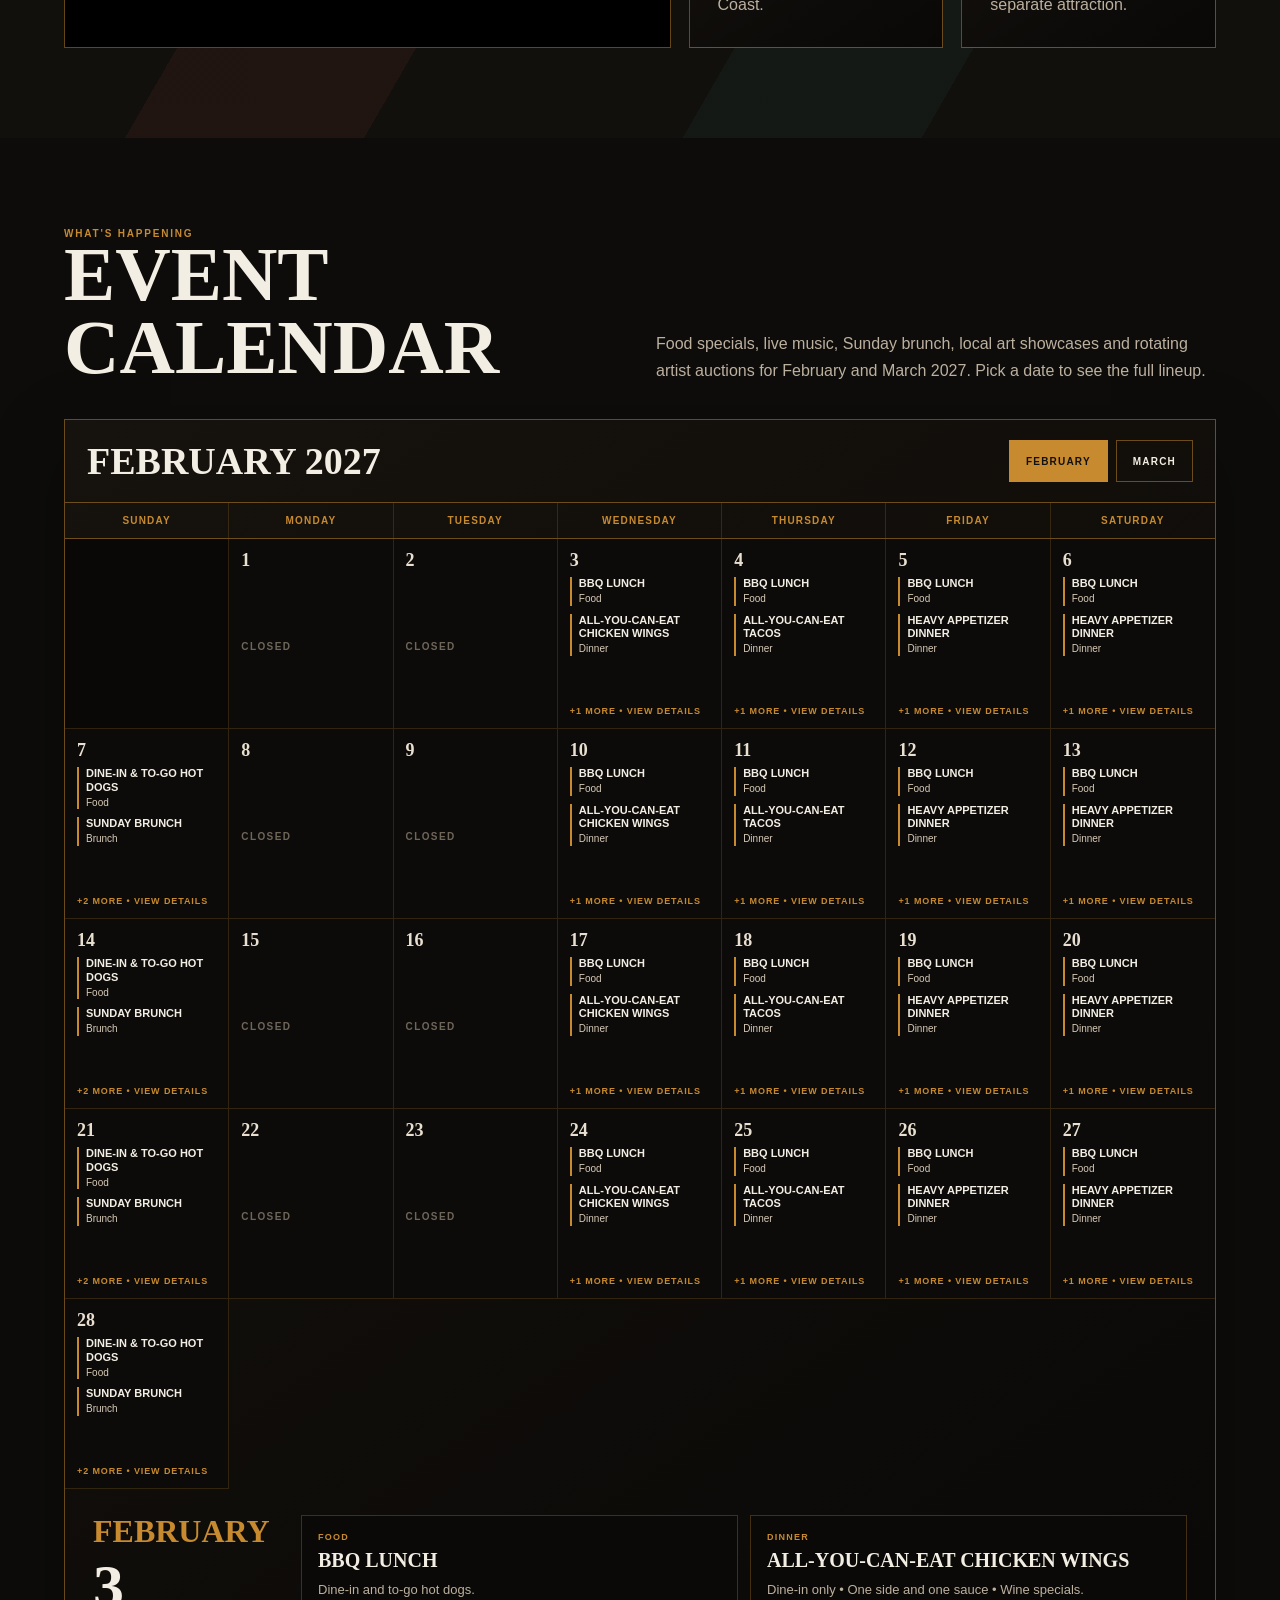
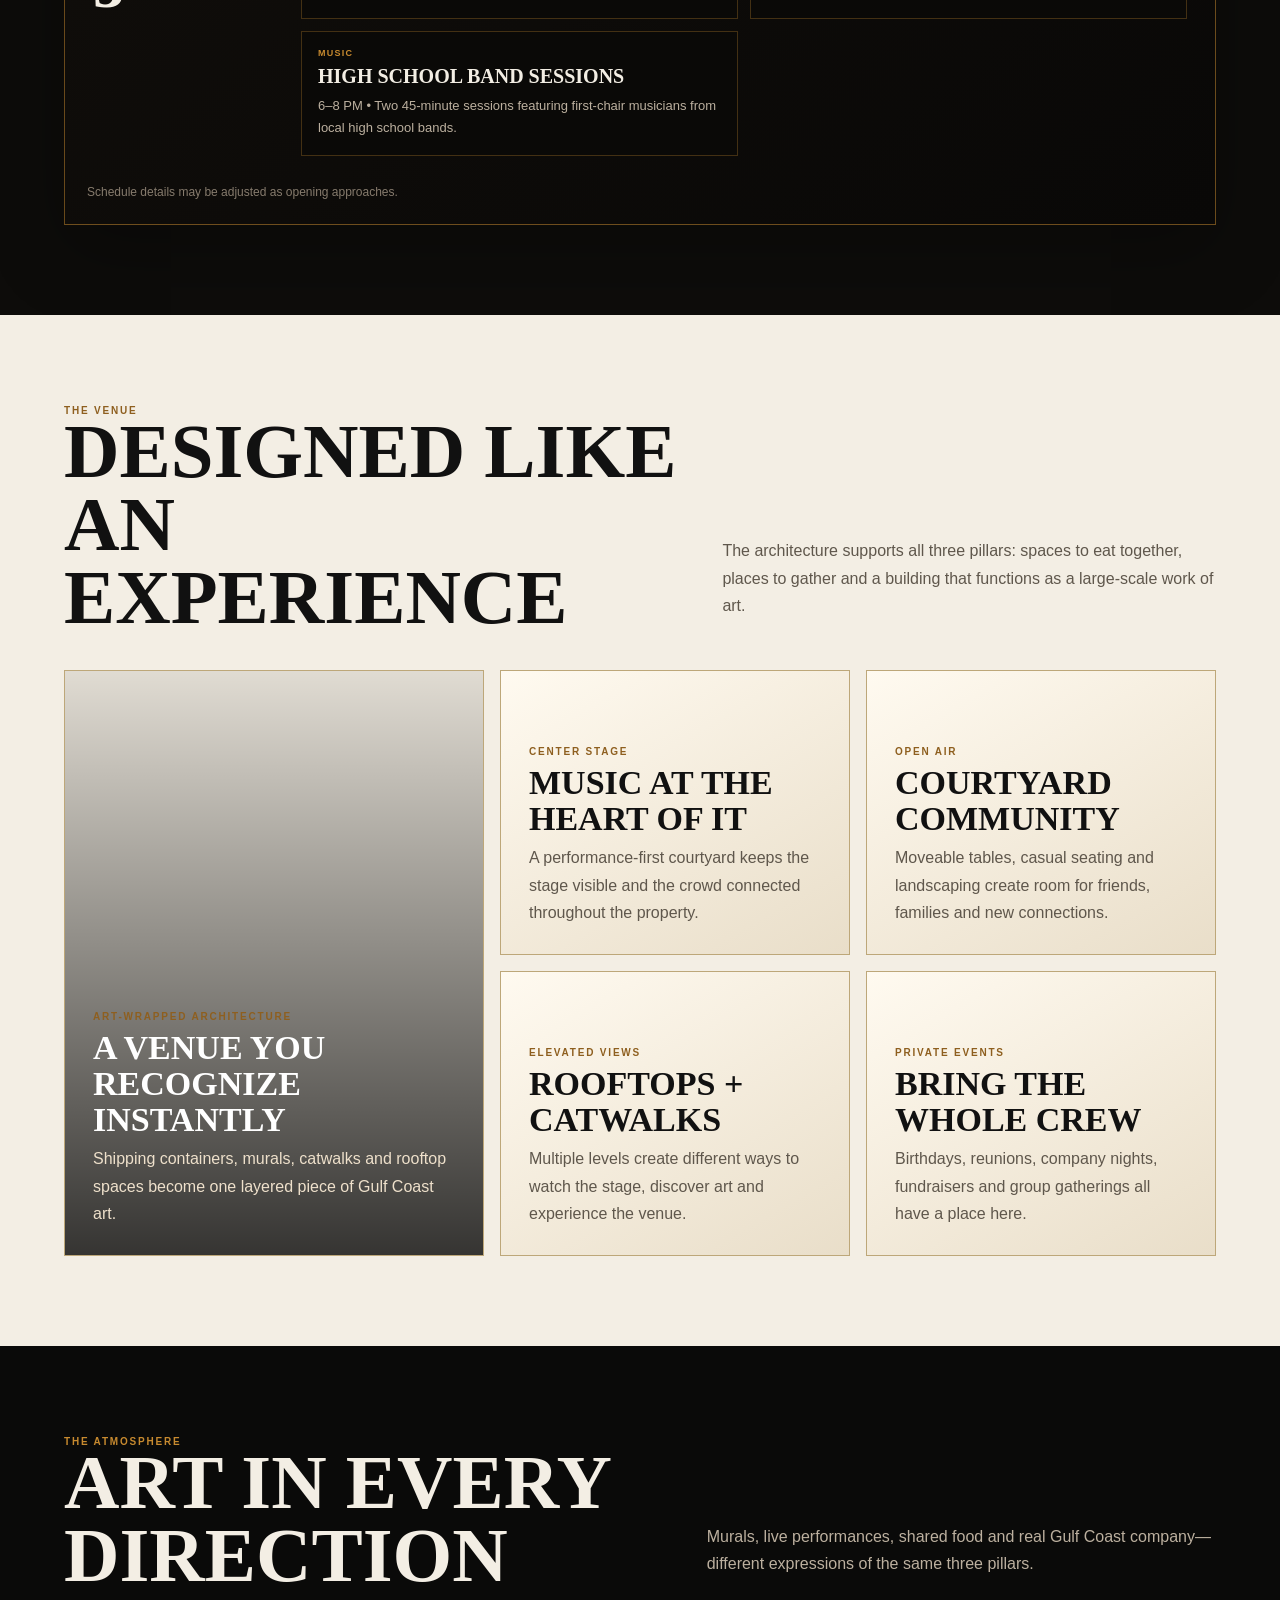
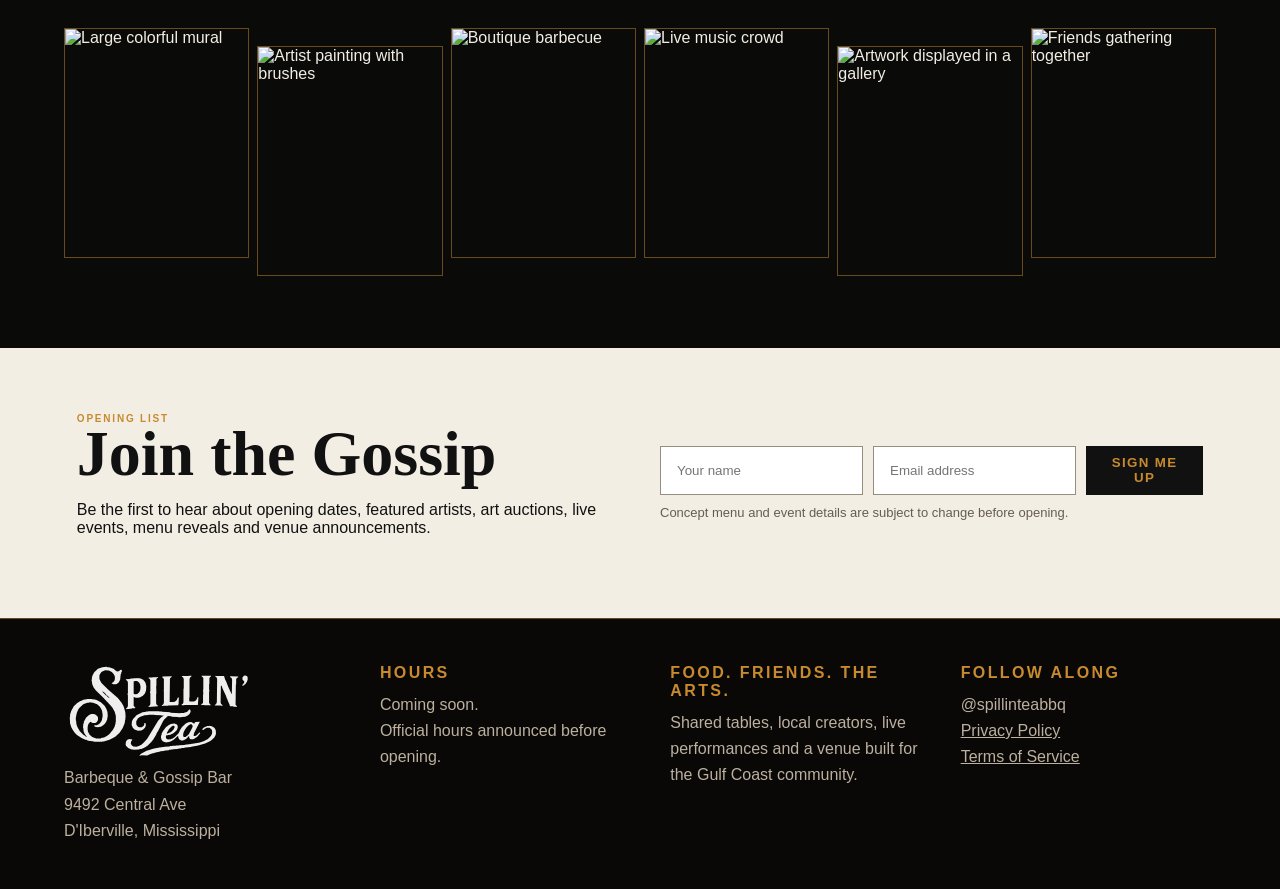
==== commit 1a2e3a52: "Center homepage on food friends and the arts" ====
--- a/index.html
+++ b/index.html
@@ -1 +1,57 @@
-<!doctype html><html lang="en"><head><meta charset="utf-8"><meta name="viewport" content="width=device-width,initial-scale=1,viewport-fit=cover"><meta name="theme-color" content="#f3eee4"><title>Spillin' Tea | Barbeque & Gossip Bar</title><meta name="description" content="Live music, Southern food, open-air gatherings and Gulf Coast nights. Spillin' Tea is coming soon to D'Iberville, Mississippi."><link rel="canonical" href="https://spillinteabbq.com/"><link rel="stylesheet" href="calendar.css"><style>:root{--ink:#0a0a09;--cream:#f3eee4;--paper:#e8dfd0;--gold:#c78a2f;--amber:#e09a31;--muted:#bcb09f;--line:rgba(199,138,47,.5)}*{box-sizing:border-box}html{scroll-behavior:smooth}body{margin:0;background:var(--ink);color:var(--cream);font-family:Arial,sans-serif}a{color:inherit}.top{position:sticky;top:0;z-index:50;height:96px;background:var(--cream);color:#111;display:flex;align-items:center;justify-content:space-between;padding:10px 4vw;border-bottom:1px solid #cfc5b6}.top img{height:74px;width:auto;display:block}.nav{display:flex;align-items:center;gap:24px}.nav a{text-decoration:none;text-transform:uppercase;font-size:11px;font-weight:900;letter-spacing:.13em}.nav .cta{background:#111;color:var(--gold);border:2px solid #111;box-shadow:inset 0 0 0 1px var(--gold);padding:15px 20px}.hero{height:calc(100svh - 96px);min-height:650px;position:relative;overflow:hidden;background:#000}.slides{position:absolute;inset:0}.slide{position:absolute;inset:0;background-position:center;background-size:cover;opacity:0;transform:scale(1.06);transition:opacity 1.4s ease,transform 7s ease}.slide.active{opacity:1;transform:scale(1.13)}.hero:after{content:"";position:absolute;inset:0;background:linear-gradient(90deg,rgba(0,0,0,.68),rgba(0,0,0,.18) 55%,rgba(0,0,0,.62)),linear-gradient(0deg,rgba(0,0,0,.82),transparent 55%,rgba(0,0,0,.25))}.hero-content{position:absolute;z-index:3;left:50%;top:50%;transform:translate(-50%,-46%);width:min(980px,90%);text-align:center}.hero-logo{width:min(650px,82vw);filter:invert(1) drop-shadow(0 15px 35px #000);mix-blend-mode:screen}.subbrand{display:inline-block;border:1px solid #eee;padding:8px 26px;text-transform:uppercase;letter-spacing:.2em;font-weight:800;font-size:13px;margin-top:5px}.hero h1{font:700 clamp(27px,4vw,52px)/1.08 Georgia,serif;text-transform:uppercase;letter-spacing:.02em;margin:26px 0 8px}.hero em{font:italic 400 clamp(21px,3vw,36px)/1.2 Georgia,serif;color:var(--amber)}.actions{display:flex;justify-content:center;gap:14px;margin-top:28px;flex-wrap:wrap}.btn{display:inline-flex;align-items:center;justify-content:center;min-height:52px;padding:0 25px;text-decoration:none;text-transform:uppercase;font-size:11px;font-weight:900;letter-spacing:.13em;border:1px solid var(--gold);background:#0c0b0acc}.btn.primary{background:var(--gold);color:#111}.dots{position:absolute;z-index:5;right:4vw;bottom:32px;display:flex;gap:10px}.dot{width:10px;height:10px;border-radius:50%;border:1px solid #fff;background:transparent}.dot.active{background:var(--gold);border-color:var(--gold)}.strip{display:grid;grid-template-columns:repeat(4,1fr);border-top:1px solid var(--line);border-bottom:1px solid var(--line)}.feature{min-height:340px;padding:32px;position:relative;overflow:hidden;border-right:1px solid var(--line);display:flex;flex-direction:column;justify-content:flex-end;background:#0e0d0b}.feature:last-child{border-right:0}.feature:before{content:"";position:absolute;inset:0;background:linear-gradient(0deg,#090807 5%,rgba(9,8,7,.28) 60%,transparent 90%);z-index:1}.feature img{position:absolute;inset:0;width:100%;height:100%;object-fit:cover;opacity:.72}.feature>*:not(img){position:relative;z-index:2}.kicker{color:var(--gold);text-transform:uppercase;font-size:10px;letter-spacing:.18em;font-weight:900}.feature h2{font:700 30px/1.05 Georgia,serif;text-transform:uppercase;margin:10px 0}.feature p{color:#ddd0bd;line-height:1.55;max-width:310px}.section{padding:90px 5vw}.section-head{display:flex;justify-content:space-between;align-items:end;gap:25px;margin-bottom:35px}.section h2{font:700 clamp(42px,6vw,82px)/.95 Georgia,serif;margin:0;text-transform:uppercase}.section p{color:var(--muted);line-height:1.7}.events{background:#0d0c0a}.venue{background:var(--cream);color:#111}.venue .kicker{color:#8e5f1f}.venue p{color:#5f574c}.venue-grid{display:grid;grid-template-columns:1.2fr 1fr 1fr;gap:16px}.venue-card{min-height:270px;padding:28px;border:1px solid #bda779;background:linear-gradient(150deg,#fffaf0,#e9dec9);display:flex;flex-direction:column;justify-content:flex-end}.venue-card:first-child{grid-row:span 2;min-height:556px;background:linear-gradient(0deg,rgba(0,0,0,.72),rgba(0,0,0,.15)),url('https://images.unsplash.com/photo-1506157786151-b8491531f063?auto=format&fit=crop&w=1800&q=90') center/cover;color:#fff}.venue-card:first-child p{color:#eee0cb}.venue-card h3{font:700 34px/1.05 Georgia,serif;text-transform:uppercase;margin:8px 0}.venue-card p{margin:0}.gallery{display:grid;grid-template-columns:repeat(6,1fr);gap:8px}.gallery img{width:100%;height:210px;object-fit:cover;border:1px solid var(--line)}.signup{background:var(--cream);color:#111;display:grid;grid-template-columns:1fr 1fr;align-items:center;gap:40px;padding:55px 6vw}.signup h2{font:700 clamp(38px,5vw,65px)/.95 Georgia,serif;margin:0}.form{display:grid;grid-template-columns:1fr 1fr auto;gap:10px}.form input{padding:16px;border:1px solid #978e81;background:white}.form button{border:0;background:#111;color:var(--gold);padding:0 22px;font-weight:900;text-transform:uppercase;letter-spacing:.1em}.status{grid-column:1/-1;font-size:13px;color:#655d52}.footer{display:grid;grid-template-columns:1.1fr 1fr 1fr 1fr;gap:35px;padding:45px 5vw;border-top:1px solid var(--line);background:#090807}.footer img{width:190px;filter:invert(1)}.footer h4{color:var(--gold);text-transform:uppercase;letter-spacing:.15em;margin:0 0 10px}.footer p{color:#bcb09f;line-height:1.65;margin:0}@media(max-width:900px){.top{height:76px}.top img{height:58px}.nav a:not(.cta){display:none}.hero{height:calc(100svh - 76px)}.strip{grid-template-columns:1fr 1fr}.venue-grid{grid-template-columns:1fr 1fr}.venue-card:first-child{grid-row:auto;grid-column:1/-1;min-height:440px}.gallery{grid-template-columns:repeat(3,1fr)}.signup{grid-template-columns:1fr}.form{grid-template-columns:1fr}.footer{grid-template-columns:1fr 1fr}}@media(max-width:580px){.strip,.venue-grid,.footer{grid-template-columns:1fr}.feature{border-right:0;border-bottom:1px solid var(--line)}.venue-card:first-child{grid-column:auto;min-height:380px}.gallery{grid-template-columns:1fr 1fr}.gallery img{height:160px}.hero h1{font-size:29px}.hero-logo{width:92vw}.subbrand{font-size:10px;padding:7px 14px}.section{padding:70px 6vw}}</style></head><body><header class="top"><a href="#top"><img src="spillin-tea-logo-exact.svg" alt="Spillin' Tea"></a><nav class="nav"><a href="#top">Home</a><a href="#events">Events</a><a href="#venue">Venue</a><a href="menu.html#food">Food</a><a href="menu.html">Menu</a><a href="#gallery">Gallery</a><a class="cta" href="#signup">Join the Gossip</a></nav></header><main><section class="hero" id="top"><div class="slides"><div class="slide active" style="background-image:url('https://images.unsplash.com/photo-1501386761578-eac5c94b800a?auto=format&fit=crop&w=1800&q=85')"></div><div class="slide" style="background-image:url('https://images.unsplash.com/photo-1506157786151-b8491531f063?auto=format&fit=crop&w=1800&q=90')"></div><div class="slide" style="background-image:url('https://images.unsplash.com/photo-1524368535928-5b5e00ddc76b?auto=format&fit=crop&w=1800&q=85')"></div><div class="slide" style="background-image:url('https://images.unsplash.com/photo-1544025162-d76694265947?auto=format&fit=crop&w=1600&q=85')"></div><div class="slide" style="background-image:url('https://images.unsplash.com/photo-1514525253161-7a46d19cd819?auto=format&fit=crop&w=1800&q=85')"></div></div><div class="hero-content"><img class="hero-logo" src="spillin-tea-logo-exact.svg" alt="Spillin' Tea"><div class="subbrand">Barbeque & Gossip Bar</div><h1>Good music. Good food. Gulf Coast nights.</h1><em>Come for the lineup. Stay for the atmosphere.</em><div class="actions"><a class="btn primary" href="#events">View events</a><a class="btn" href="#venue">Explore the venue</a></div></div><div class="dots"><span class="dot active"></span><span class="dot"></span><span class="dot"></span><span class="dot"></span><span class="dot"></span></div></section><section class="strip"><article class="feature" id="entertainment"><img src="https://images.unsplash.com/photo-1506157786151-b8491531f063?auto=format&fit=crop&w=1800&q=90&v=2" alt="Energetic live crowd"><div class="kicker">Live Entertainment</div><h2>Music takes center stage</h2><p>Live bands, DJs, karaoke, watch parties and special events built around a full night out.</p><a class="btn" href="#events">View events</a></article><article class="feature"><img src="https://images.unsplash.com/photo-1544025162-d76694265947?auto=format&fit=crop&w=1600&q=85" alt="Boutique barbecue board"><div class="kicker">Southern Food</div><h2>BBQ made for sharing</h2><p>Smoked favorites, hot plates and crowd-friendly bites made to keep the table going.</p><a class="btn" href="menu.html#food">View food</a></article><article class="feature"><img src="https://images.unsplash.com/photo-1524368535928-5b5e00ddc76b?auto=format&fit=crop&w=1800&q=85" alt="Friends gathering at a live venue"><div class="kicker">Social Venue</div><h2>Gather here</h2><p>Courtyard nights, rooftop views, private parties and Gulf Coast gatherings without the pretension.</p><a class="btn" href="#venue">See the venue</a></article><article class="feature" id="drinks"><img src="https://images.unsplash.com/photo-1470337458703-46ad1756a187?auto=format&fit=crop&w=1600&q=85" alt="Simple bar drink"><div class="kicker">Simple Pours</div><h2>Easy drinks. No fuss.</h2><p>Tea, lemonade, daiquiris, beer, wine and a small rotating selection of house mixed drinks.</p><a class="btn" href="menu.html#drinks">See drink menu</a></article></section><section class="section events" id="events"><div class="section-head"><div><div class="kicker">What's happening</div><h2>Event calendar</h2></div><p>Food specials, live music and weekly events for February and March 2027. Pick a date to see the full lineup.</p></div><div class="calendar-shell"><div class="calendar-toolbar"><h3 class="calendar-title" id="calendar-title">February 2027</h3><div class="month-controls" aria-label="Choose a month"><button class="month-control active" type="button" data-month="1">February</button><button class="month-control" type="button" data-month="2">March</button></div></div><div class="calendar-weekdays" aria-hidden="true"><div>Sunday</div><div>Monday</div><div>Tuesday</div><div>Wednesday</div><div>Thursday</div><div>Friday</div><div>Saturday</div></div><div class="calendar-grid" id="calendar-grid" aria-label="February 2027 event calendar"></div><div class="calendar-detail" id="calendar-detail" aria-live="polite"></div><div class="mobile-agenda" id="mobile-agenda"></div><p class="calendar-note">Schedule details may be adjusted as opening approaches.</p></div></section><section class="section venue" id="venue"><div class="section-head"><div><div class="kicker">The venue</div><h2>Built around the experience</h2></div><p>Spillin' Tea is designed as a social destination first: open-air energy, clear stage views, flexible gathering spaces and food that works for a crowd.</p></div><div class="venue-grid"><article class="venue-card"><div class="kicker">Center stage</div><h3>Live music at the heart of it</h3><p>A performance-first courtyard designed so the music and crowd energy carry throughout the property.</p></article><article class="venue-card"><div class="kicker">Open air</div><h3>Courtyard nights</h3><p>Moveable tables, casual seating, landscaping and room to meet up without feeling boxed in.</p></article><article class="venue-card"><div class="kicker">Elevated views</div><h3>Rooftops + catwalks</h3><p>Multiple levels create different ways to watch the stage, hang out and take in the venue.</p></article><article class="venue-card"><div class="kicker">Private events</div><h3>Bring the whole crew</h3><p>Birthdays, reunions, company nights, fundraisers and group gatherings all have a place here.</p></article><article class="venue-card"><div class="kicker">Food focused</div><h3>Made for a crowd</h3><p>Boutique barbecue, hot plates and easy-to-share food stay central to the experience.</p></article></div></section><section class="section" id="gallery"><div class="section-head"><div><div class="kicker">See the vibes</div><h2>Good nights in the making</h2></div><p>Live music, Southern food, open-air spaces and real Gulf Coast company.</p></div><div class="gallery"><img src="https://images.unsplash.com/photo-1501386761578-eac5c94b800a?auto=format&fit=crop&w=1800&q=85" alt="Live band"><img src="https://images.unsplash.com/photo-1524368535928-5b5e00ddc76b?auto=format&fit=crop&w=1800&q=85" alt="Crowd"><img src="https://images.unsplash.com/photo-1544025162-d76694265947?auto=format&fit=crop&w=1600&q=85" alt="Boutique barbecue"><img src="https://images.unsplash.com/photo-1506157786151-b8491531f063?auto=format&fit=crop&w=1800&q=90" alt="Concert"><img src="https://images.unsplash.com/photo-1514525253161-7a46d19cd819?auto=format&fit=crop&w=1800&q=85" alt="Stage lights"><img src="https://images.unsplash.com/photo-1524368535928-5b5e00ddc76b?auto=format&fit=crop&w=1800&q=85" alt="Friends gathering"></div></section><section class="signup" id="signup"><div><div class="kicker">Opening list</div><h2>Join the Gossip</h2><p>Be the first to hear about opening dates, live events, menu reveals and venue announcements.</p></div><form class="form" id="guest-list-form"><input id="guest-name" placeholder="Your name" required maxlength="120"><input id="guest-email" type="email" placeholder="Email address" required maxlength="254"><button id="guest-submit">Sign me up</button><input id="guest-website" style="position:absolute;left:-9999px" tabindex="-1"><div class="status" id="note">Placeholder menu and event details are subject to change before opening.</div></form></section></main><footer class="footer"><div><img src="spillin-tea-logo-exact.svg" alt="Spillin' Tea"><p>Barbeque & Gossip Bar<br>9492 Central Ave<br>D'Iberville, Mississippi</p></div><div><h4>Hours</h4><p>Coming soon.<br>Official hours announced before opening.</p></div><div><h4>Music. Food. Gatherings.</h4><p>Live entertainment, boutique barbecue and private-event details will be released as launch gets closer.</p></div><div><h4>Follow along</h4><p>@spillinteabbq<br><a href="privacy.html">Privacy Policy</a><br><a href="terms.html">Terms of Service</a></p></div></footer><script src="calendar.js"></script><script>(()=>{const slides=[...document.querySelectorAll('.slide')],dots=[...document.querySelectorAll('.dot')];let i=0;setInterval(()=>{slides[i].classList.remove('active');dots[i].classList.remove('active');i=(i+1)%slides.length;slides[i].classList.add('active');dots[i].classList.add('active')},5200);const form=document.getElementById('guest-list-form'),note=document.getElementById('note'),button=document.getElementById('guest-submit'),startedAt=Date.now(),endpoint='https://svwipdneosmvshiqdbxi.supabase.co/functions/v1/guest-list-signup';form.addEventListener('submit',async e=>{e.preventDefault();button.disabled=true;button.textContent='Joining…';note.textContent='Saving your spot…';try{const r=await fetch(endpoint,{method:'POST',headers:{'content-type':'application/json'},body:JSON.stringify({name:document.getElementById('guest-name').value,email:document.getElementById('guest-email').value,interest:'Opening updates',website:document.getElementById('guest-website').value,startedAt})}),d=await r.json().catch(()=>({}));if(!r.ok)throw new Error(d.error||'We could not save your signup.');form.reset();note.textContent=d.duplicate?'You are already on the guest list.':'You are on the list. We will spill the details soon.'}catch(err){note.textContent=err.message}finally{button.disabled=false;button.textContent='Sign me up'}})})();</script></body></html>+<!doctype html>
+<html lang="en">
+<head>
+  <meta charset="utf-8">
+  <meta name="viewport" content="width=device-width,initial-scale=1,viewport-fit=cover">
+  <meta name="theme-color" content="#f3eee4">
+  <title>Spillin' Tea | Food, Friends &amp; the Arts</title>
+  <meta name="description" content="Food, friends, local art, live music and Gulf Coast nights. Spillin' Tea is coming soon to D'Iberville, Mississippi.">
+  <link rel="canonical" href="https://spillinteabbq.com/">
+  <link rel="stylesheet" href="calendar.css">
+  <style>
+    :root{--ink:#0a0a09;--cream:#f3eee4;--paper:#e8dfd0;--gold:#c78a2f;--amber:#e09a31;--rust:#a94328;--teal:#2f7778;--muted:#bcb09f;--line:rgba(199,138,47,.5)}
+    *{box-sizing:border-box}html{scroll-behavior:smooth}body{margin:0;background:var(--ink);color:var(--cream);font-family:Arial,sans-serif}a{color:inherit}
+    .top{position:sticky;top:0;z-index:50;height:96px;background:var(--cream);color:#111;display:flex;align-items:center;justify-content:space-between;padding:10px 4vw;border-bottom:1px solid #cfc5b6}.top img{height:74px;width:auto;display:block}.nav{display:flex;align-items:center;gap:22px}.nav a{text-decoration:none;text-transform:uppercase;font-size:11px;font-weight:900;letter-spacing:.13em}.nav .cta{background:#111;color:var(--gold);border:2px solid #111;box-shadow:inset 0 0 0 1px var(--gold);padding:15px 20px}
+    .hero{height:calc(100svh - 96px);min-height:680px;position:relative;overflow:hidden;background:#000}.slides{position:absolute;inset:0}.slide{position:absolute;inset:0;background-position:center;background-size:cover;opacity:0;transform:scale(1.06);transition:opacity 1.4s ease,transform 7s ease}.slide.active{opacity:1;transform:scale(1.13)}.hero:after{content:"";position:absolute;inset:0;background:linear-gradient(90deg,rgba(0,0,0,.72),rgba(0,0,0,.18) 55%,rgba(0,0,0,.66)),linear-gradient(0deg,rgba(0,0,0,.84),transparent 55%,rgba(0,0,0,.28))}.hero-content{position:absolute;z-index:3;left:50%;top:50%;transform:translate(-50%,-45%);width:min(1020px,91%);text-align:center}.hero-logo{width:min(620px,80vw);filter:invert(1) drop-shadow(0 15px 35px #000);mix-blend-mode:screen}.subbrand{display:inline-block;border:1px solid #eee;padding:8px 26px;text-transform:uppercase;letter-spacing:.2em;font-weight:800;font-size:13px;margin-top:5px}.hero h1{font:700 clamp(35px,6vw,76px)/.94 Georgia,serif;text-transform:uppercase;letter-spacing:.015em;margin:27px 0 12px}.hero em{display:block;font:italic 400 clamp(20px,2.7vw,35px)/1.25 Georgia,serif;color:var(--amber);max-width:900px;margin:auto}.actions{display:flex;justify-content:center;gap:14px;margin-top:28px;flex-wrap:wrap}.btn{display:inline-flex;align-items:center;justify-content:center;min-height:52px;padding:0 25px;text-decoration:none;text-transform:uppercase;font-size:11px;font-weight:900;letter-spacing:.13em;border:1px solid var(--gold);background:#0c0b0acc}.btn.primary{background:var(--gold);color:#111}.dots{position:absolute;z-index:5;right:4vw;bottom:32px;display:flex;gap:10px}.dot{width:10px;height:10px;border-radius:50%;border:1px solid #fff;background:transparent}.dot.active{background:var(--gold);border-color:var(--gold)}
+    .section{padding:90px 5vw}.section-head{display:flex;justify-content:space-between;align-items:end;gap:25px;margin-bottom:35px}.section h2{font:700 clamp(42px,6vw,82px)/.95 Georgia,serif;margin:0;text-transform:uppercase}.section p{color:var(--muted);line-height:1.7}.kicker{color:var(--gold);text-transform:uppercase;font-size:10px;letter-spacing:.18em;font-weight:900}
+    .mission{position:relative;overflow:hidden;background:var(--cream);color:#111;padding:90px 7vw}.mission:before{content:"FOOD  •  FRIENDS  •  THE ARTS";position:absolute;left:-2vw;bottom:-25px;white-space:nowrap;font:900 clamp(56px,10vw,150px)/1 Arial,sans-serif;letter-spacing:-.05em;color:rgba(169,67,40,.08)}.mission-inner{position:relative;z-index:2;display:grid;grid-template-columns:.7fr 1.5fr;gap:55px;align-items:start;max-width:1400px;margin:auto}.mission .kicker{color:#8e5f1f}.mission h2{font:700 clamp(48px,7vw,94px)/.88 Georgia,serif;margin:0;text-transform:uppercase}.mission blockquote{font:400 clamp(24px,3vw,42px)/1.32 Georgia,serif;margin:0}.mission blockquote strong{color:var(--rust)}.mission p{color:#5f574c;max-width:800px;font-size:18px;line-height:1.7}
+    .pillars{display:grid;grid-template-columns:repeat(3,1fr);border-top:1px solid var(--line);border-bottom:1px solid var(--line)}.pillar{min-height:470px;padding:38px;position:relative;overflow:hidden;border-right:1px solid var(--line);display:flex;flex-direction:column;justify-content:flex-end;background:#0e0d0b}.pillar:last-child{border-right:0}.pillar:before{content:"";position:absolute;inset:0;background:linear-gradient(0deg,#080706 4%,rgba(8,7,6,.2) 72%,rgba(8,7,6,.12));z-index:1}.pillar img{position:absolute;inset:0;width:100%;height:100%;object-fit:cover;opacity:.76}.pillar>*:not(img){position:relative;z-index:2}.pillar-number{font:900 62px/1 Georgia,serif;color:var(--gold)}.pillar h2{font:700 clamp(36px,4vw,58px)/.95 Georgia,serif;text-transform:uppercase;margin:7px 0 10px}.pillar p{color:#ddd0bd;line-height:1.6;max-width:430px}.pillar .btn{align-self:flex-start;margin-top:10px}
+    .art{background:#12100d;position:relative;overflow:hidden}.art:before{content:"";position:absolute;inset:0;background:linear-gradient(120deg,transparent 0 42%,rgba(169,67,40,.09) 42% 54%,transparent 54% 70%,rgba(47,119,120,.08) 70% 82%,transparent 82%)}.art-wrap{position:relative;z-index:2;display:grid;grid-template-columns:1.15fr 1fr;gap:18px}.art-hero{min-height:680px;position:relative;overflow:hidden;border:1px solid var(--line);background:#000}.art-hero img{width:100%;height:100%;object-fit:cover;position:absolute;inset:0}.art-hero:after{content:"";position:absolute;inset:0;background:linear-gradient(0deg,rgba(0,0,0,.88),transparent 68%)}.art-hero-copy{position:absolute;z-index:2;left:35px;right:35px;bottom:34px}.art-hero h3{font:700 clamp(38px,5vw,70px)/.92 Georgia,serif;text-transform:uppercase;margin:10px 0}.art-hero p{color:#e2d7c5;max-width:650px}.art-cards{display:grid;grid-template-columns:1fr 1fr;gap:18px}.art-card{min-height:330px;padding:28px;border:1px solid var(--line);background:linear-gradient(145deg,#1c1711,#090807);display:flex;flex-direction:column;justify-content:flex-end;position:relative;overflow:hidden}.art-card:before{content:"";position:absolute;width:130px;height:130px;border:14px solid rgba(224,154,49,.13);border-radius:50%;right:-45px;top:-45px}.art-card:nth-child(2):before{border-radius:0;transform:rotate(18deg);border-color:rgba(47,119,120,.18)}.art-card:nth-child(3):before{border-color:rgba(169,67,40,.18)}.art-card h3{font:700 31px/1 Georgia,serif;text-transform:uppercase;margin:8px 0}.art-card p{margin:0}.art-tag{display:inline-block;align-self:flex-start;background:var(--rust);color:#fff;padding:6px 9px;font-size:10px;font-weight:900;letter-spacing:.13em;text-transform:uppercase;transform:rotate(-1deg)}
+    .events{background:#0d0c0a}.venue{background:var(--cream);color:#111}.venue .kicker{color:#8e5f1f}.venue p{color:#5f574c}.venue-grid{display:grid;grid-template-columns:1.2fr 1fr 1fr;gap:16px}.venue-card{min-height:285px;padding:28px;border:1px solid #bda779;background:linear-gradient(150deg,#fffaf0,#e9dec9);display:flex;flex-direction:column;justify-content:flex-end}.venue-card:first-child{grid-row:span 2;min-height:586px;background:linear-gradient(0deg,rgba(0,0,0,.78),rgba(0,0,0,.08)),url('https://images.unsplash.com/photo-1547891654-e66ed7ebb968?auto=format&fit=crop&w=1800&q=88') center/cover;color:#fff}.venue-card:first-child p{color:#eee0cb}.venue-card h3{font:700 34px/1.05 Georgia,serif;text-transform:uppercase;margin:8px 0}.venue-card p{margin:0}
+    .gallery{display:grid;grid-template-columns:repeat(6,1fr);gap:8px}.gallery img{width:100%;height:230px;object-fit:cover;border:1px solid var(--line)}.gallery img:nth-child(2),.gallery img:nth-child(5){transform:translateY(18px)}
+    .signup{background:var(--cream);color:#111;display:grid;grid-template-columns:1fr 1fr;align-items:center;gap:40px;padding:65px 6vw}.signup h2{font:700 clamp(38px,5vw,65px)/.95 Georgia,serif;margin:0}.form{display:grid;grid-template-columns:1fr 1fr auto;gap:10px}.form input{padding:16px;border:1px solid #978e81;background:white}.form button{border:0;background:#111;color:var(--gold);padding:0 22px;font-weight:900;text-transform:uppercase;letter-spacing:.1em}.status{grid-column:1/-1;font-size:13px;color:#655d52}.footer{display:grid;grid-template-columns:1.1fr 1fr 1fr 1fr;gap:35px;padding:45px 5vw;border-top:1px solid var(--line);background:#090807}.footer img{width:190px;filter:invert(1)}.footer h4{color:var(--gold);text-transform:uppercase;letter-spacing:.15em;margin:0 0 10px}.footer p{color:#bcb09f;line-height:1.65;margin:0}
+    @media(max-width:1050px){.nav{gap:15px}.nav a{font-size:10px}.art-wrap{grid-template-columns:1fr}.art-hero{min-height:560px}.mission-inner{grid-template-columns:1fr}}
+    @media(max-width:900px){.top{height:76px}.top img{height:58px}.nav a:not(.cta){display:none}.hero{height:calc(100svh - 76px)}.pillars{grid-template-columns:1fr}.pillar{border-right:0;border-bottom:1px solid var(--line);min-height:420px}.art-cards{grid-template-columns:1fr 1fr}.venue-grid{grid-template-columns:1fr 1fr}.venue-card:first-child{grid-row:auto;grid-column:1/-1;min-height:440px}.gallery{grid-template-columns:repeat(3,1fr)}.signup{grid-template-columns:1fr}.form{grid-template-columns:1fr}.footer{grid-template-columns:1fr 1fr}}
+    @media(max-width:580px){.art-cards,.venue-grid,.footer{grid-template-columns:1fr}.art-hero{min-height:500px}.art-hero-copy{left:24px;right:24px;bottom:24px}.venue-card:first-child{grid-column:auto;min-height:400px}.gallery{grid-template-columns:1fr 1fr}.gallery img{height:175px}.gallery img:nth-child(2),.gallery img:nth-child(5){transform:none}.hero h1{font-size:42px}.hero-logo{width:92vw}.subbrand{font-size:10px;padding:7px 14px}.section,.mission{padding:70px 6vw}.mission blockquote{font-size:27px}}
+  </style>
+</head>
+<body>
+  <header class="top">
+    <a href="#top"><img src="spillin-tea-logo-exact.svg" alt="Spillin' Tea"></a>
+    <nav class="nav">
+      <a href="#top">Home</a><a href="#story">Our Story</a><a href="#art">Art</a><a href="#events">Events</a><a href="#venue">Venue</a><a href="menu.html#food">Food</a><a href="menu.html">Menu</a><a class="cta" href="#signup">Join the Gossip</a>
+    </nav>
+  </header>
+  <main>
+    <section class="hero" id="top">
+      <div class="slides"><div class="slide active" style="background-image:url('https://images.unsplash.com/photo-1501386761578-eac5c94b800a?auto=format&fit=crop&w=1800&q=85')"></div><div class="slide" style="background-image:url('https://images.unsplash.com/photo-1547891654-e66ed7ebb968?auto=format&fit=crop&w=1800&q=88')"></div><div class="slide" style="background-image:url('https://images.unsplash.com/photo-1544025162-d76694265947?auto=format&fit=crop&w=1600&q=85')"></div><div class="slide" style="background-image:url('https://images.unsplash.com/photo-1524368535928-5b5e00ddc76b?auto=format&fit=crop&w=1800&q=85')"></div><div class="slide" style="background-image:url('https://images.unsplash.com/photo-1514525253161-7a46d19cd819?auto=format&fit=crop&w=1800&q=85')"></div></div>
+      <div class="hero-content"><img class="hero-logo" src="spillin-tea-logo-exact.svg" alt="Spillin' Tea"><div class="subbrand">Barbeque &amp; Gossip Bar</div><h1>Food. Friends. The Arts.</h1><em>A place for the community to laugh, scream, sing and play along—together.</em><div class="actions"><a class="btn primary" href="#story">Our story</a><a class="btn" href="#events">View events</a></div></div>
+      <div class="dots"><span class="dot active"></span><span class="dot"></span><span class="dot"></span><span class="dot"></span><span class="dot"></span></div>
+    </section>
+    <section class="mission" id="story"><div class="mission-inner"><div><div class="kicker">Why we're building this</div><h2>Three pillars. One community.</h2></div><div><blockquote>Spillin' Tea was founded on <strong>food, friends and a love for the arts</strong>—three things that too often get overlooked in the day-to-day.</blockquote><p>Our job is to create an experience where the community can slow down, share a table and take part in something together. Come laugh with friends, scream for the band, sing along, discover a local artist and play a part in the night.</p></div></div></section>
+    <section class="pillars" aria-label="The three pillars of Spillin' Tea">
+      <article class="pillar"><img src="https://images.unsplash.com/photo-1544025162-d76694265947?auto=format&fit=crop&w=1600&q=85" alt="Boutique barbecue shared around a table"><div class="pillar-number">01</div><div class="kicker">Food</div><h2>Made to bring people together</h2><p>Boutique barbecue, hot plates and shareable food built for long tables, loud conversations and one more bite.</p><a class="btn" href="menu.html#food">View food</a></article>
+      <article class="pillar"><img src="https://images.unsplash.com/photo-1524368535928-5b5e00ddc76b?auto=format&fit=crop&w=1800&q=85" alt="Friends gathered together at a live event"><div class="pillar-number">02</div><div class="kicker">Friends</div><h2>A place to belong</h2><p>Courtyard tables, rooftop views, Sunday brunch and shared experiences designed to turn a crowd into a community.</p><a class="btn" href="#venue">Explore the venue</a></article>
+      <article class="pillar"><img src="https://images.unsplash.com/photo-1547891654-e66ed7ebb968?auto=format&fit=crop&w=1800&q=88" alt="Colorful large-scale mural art"><div class="pillar-number">03</div><div class="kicker">The Arts</div><h2>Not decoration. Identity.</h2><p>Murals, live music, local artist showcases and rotating auctions woven into the building, the calendar and the Spillin' Tea experience.</p><a class="btn" href="#art">See the art vision</a></article>
+    </section>
+    <section class="section art" id="art"><div class="section-head"><div><div class="kicker">The art vision</div><h2>A living Gulf Coast canvas</h2></div><p>Inspired by the creative energy of Ocean Springs and the wider Mississippi Gulf Coast, the art will live on the walls, across the shipping containers, on the stage and inside the event calendar.</p></div><div class="art-wrap"><article class="art-hero"><img src="https://images.unsplash.com/photo-1547891654-e66ed7ebb968?auto=format&fit=crop&w=1800&q=88" alt="Bold mural art covering an urban wall"><div class="art-hero-copy"><div class="art-tag">Built into the architecture</div><h3>The building becomes the gallery</h3><p>Graffiti-inspired murals, bold container artwork and rotating installations will make the venue feel collected, creative and unmistakably local—not like art was added after the fact.</p></div></article><div class="art-cards"><article class="art-card"><div class="art-tag">Local artists first</div><h3>Showcase the people making it</h3><p>Artist features, live painting and rotating work will give Gulf Coast creators a visible platform inside a high-energy community venue.</p></article><article class="art-card"><div class="art-tag">Sunday brunch</div><h3>Art auctions with a purpose</h3><p>Rotating Sunday brunch auctions will promote featured artists, with auction proceeds going directly to the artist whose work is sold.</p></article><article class="art-card"><div class="art-tag">Art partnerships</div><h3>Built with the community</h3><p>We plan to work with local art organizations to curate showcases, connect with artists and keep the program rooted in the Gulf Coast.</p></article><article class="art-card"><div class="art-tag">Music is art</div><h3>Every stage tells a story</h3><p>Full bands, acoustic sessions, DJs and young local musicians make the performing arts part of the same mission—not a separate attraction.</p></article></div></div></section>
+    <section class="section events" id="events"><div class="section-head"><div><div class="kicker">What's happening</div><h2>Event calendar</h2></div><p>Food specials, live music, Sunday brunch, local art showcases and rotating artist auctions for February and March 2027. Pick a date to see the full lineup.</p></div><div class="calendar-shell"><div class="calendar-toolbar"><h3 class="calendar-title" id="calendar-title">February 2027</h3><div class="month-controls" aria-label="Choose a month"><button class="month-control active" type="button" data-month="1">February</button><button class="month-control" type="button" data-month="2">March</button></div></div><div class="calendar-weekdays" aria-hidden="true"><div>Sunday</div><div>Monday</div><div>Tuesday</div><div>Wednesday</div><div>Thursday</div><div>Friday</div><div>Saturday</div></div><div class="calendar-grid" id="calendar-grid" aria-label="February 2027 event calendar"></div><div class="calendar-detail" id="calendar-detail" aria-live="polite"></div><div class="mobile-agenda" id="mobile-agenda"></div><p class="calendar-note">Schedule details may be adjusted as opening approaches.</p></div></section>
+    <section class="section venue" id="venue"><div class="section-head"><div><div class="kicker">The venue</div><h2>Designed like an experience</h2></div><p>The architecture supports all three pillars: spaces to eat together, places to gather and a building that functions as a large-scale work of art.</p></div><div class="venue-grid"><article class="venue-card"><div class="kicker">Art-wrapped architecture</div><h3>A venue you recognize instantly</h3><p>Shipping containers, murals, catwalks and rooftop spaces become one layered piece of Gulf Coast art.</p></article><article class="venue-card"><div class="kicker">Center stage</div><h3>Music at the heart of it</h3><p>A performance-first courtyard keeps the stage visible and the crowd connected throughout the property.</p></article><article class="venue-card"><div class="kicker">Open air</div><h3>Courtyard community</h3><p>Moveable tables, casual seating and landscaping create room for friends, families and new connections.</p></article><article class="venue-card"><div class="kicker">Elevated views</div><h3>Rooftops + catwalks</h3><p>Multiple levels create different ways to watch the stage, discover art and experience the venue.</p></article><article class="venue-card"><div class="kicker">Private events</div><h3>Bring the whole crew</h3><p>Birthdays, reunions, company nights, fundraisers and group gatherings all have a place here.</p></article></div></section>
+    <section class="section" id="gallery"><div class="section-head"><div><div class="kicker">The atmosphere</div><h2>Art in every direction</h2></div><p>Murals, live performances, shared food and real Gulf Coast company—different expressions of the same three pillars.</p></div><div class="gallery"><img src="https://images.unsplash.com/photo-1547891654-e66ed7ebb968?auto=format&fit=crop&w=1600&q=85" alt="Large colorful mural"><img src="https://images.unsplash.com/photo-1513364776144-60967b0f800f?auto=format&fit=crop&w=1400&q=85" alt="Artist painting with brushes"><img src="https://images.unsplash.com/photo-1544025162-d76694265947?auto=format&fit=crop&w=1600&q=85" alt="Boutique barbecue"><img src="https://images.unsplash.com/photo-1501386761578-eac5c94b800a?auto=format&fit=crop&w=1800&q=85" alt="Live music crowd"><img src="https://images.unsplash.com/photo-1549490349-8643362247b5?auto=format&fit=crop&w=1400&q=85" alt="Artwork displayed in a gallery"><img src="https://images.unsplash.com/photo-1524368535928-5b5e00ddc76b?auto=format&fit=crop&w=1800&q=85" alt="Friends gathering together"></div></section>
+    <section class="signup" id="signup"><div><div class="kicker">Opening list</div><h2>Join the Gossip</h2><p>Be the first to hear about opening dates, featured artists, art auctions, live events, menu reveals and venue announcements.</p></div><form class="form" id="guest-list-form"><input id="guest-name" placeholder="Your name" required maxlength="120"><input id="guest-email" type="email" placeholder="Email address" required maxlength="254"><button id="guest-submit">Sign me up</button><input id="guest-website" style="position:absolute;left:-9999px" tabindex="-1"><div class="status" id="note">Concept menu and event details are subject to change before opening.</div></form></section>
+  </main>
+  <footer class="footer"><div><img src="spillin-tea-logo-exact.svg" alt="Spillin' Tea"><p>Barbeque &amp; Gossip Bar<br>9492 Central Ave<br>D'Iberville, Mississippi</p></div><div><h4>Hours</h4><p>Coming soon.<br>Official hours announced before opening.</p></div><div><h4>Food. Friends. The Arts.</h4><p>Shared tables, local creators, live performances and a venue built for the Gulf Coast community.</p></div><div><h4>Follow along</h4><p>@spillinteabbq<br><a href="privacy.html">Privacy Policy</a><br><a href="terms.html">Terms of Service</a></p></div></footer>
+  <script src="calendar.js"></script>
+  <script>(()=>{const slides=[...document.querySelectorAll('.slide')],dots=[...document.querySelectorAll('.dot')];let i=0;setInterval(()=>{slides[i].classList.remove('active');dots[i].classList.remove('active');i=(i+1)%slides.length;slides[i].classList.add('active');dots[i].classList.add('active')},5200);const form=document.getElementById('guest-list-form'),note=document.getElementById('note'),button=document.getElementById('guest-submit'),startedAt=Date.now(),endpoint='https://svwipdneosmvshiqdbxi.supabase.co/functions/v1/guest-list-signup';form.addEventListener('submit',async e=>{e.preventDefault();button.disabled=true;button.textContent='Joining…';note.textContent='Saving your spot…';try{const r=await fetch(endpoint,{method:'POST',headers:{'content-type':'application/json'},body:JSON.stringify({name:document.getElementById('guest-name').value,email:document.getElementById('guest-email').value,interest:'Opening updates',website:document.getElementById('guest-website').value,startedAt})}),d=await r.json().catch(()=>({}));if(!r.ok)throw new Error(d.error||'We could not save your signup.');form.reset();note.textContent=d.duplicate?'You are already on the guest list.':'You are on the list. We will spill the details soon.'}catch(err){note.textContent=err.message}finally{button.disabled=false;button.textContent='Sign me up'}})})();</script>
+</body>
+</html>
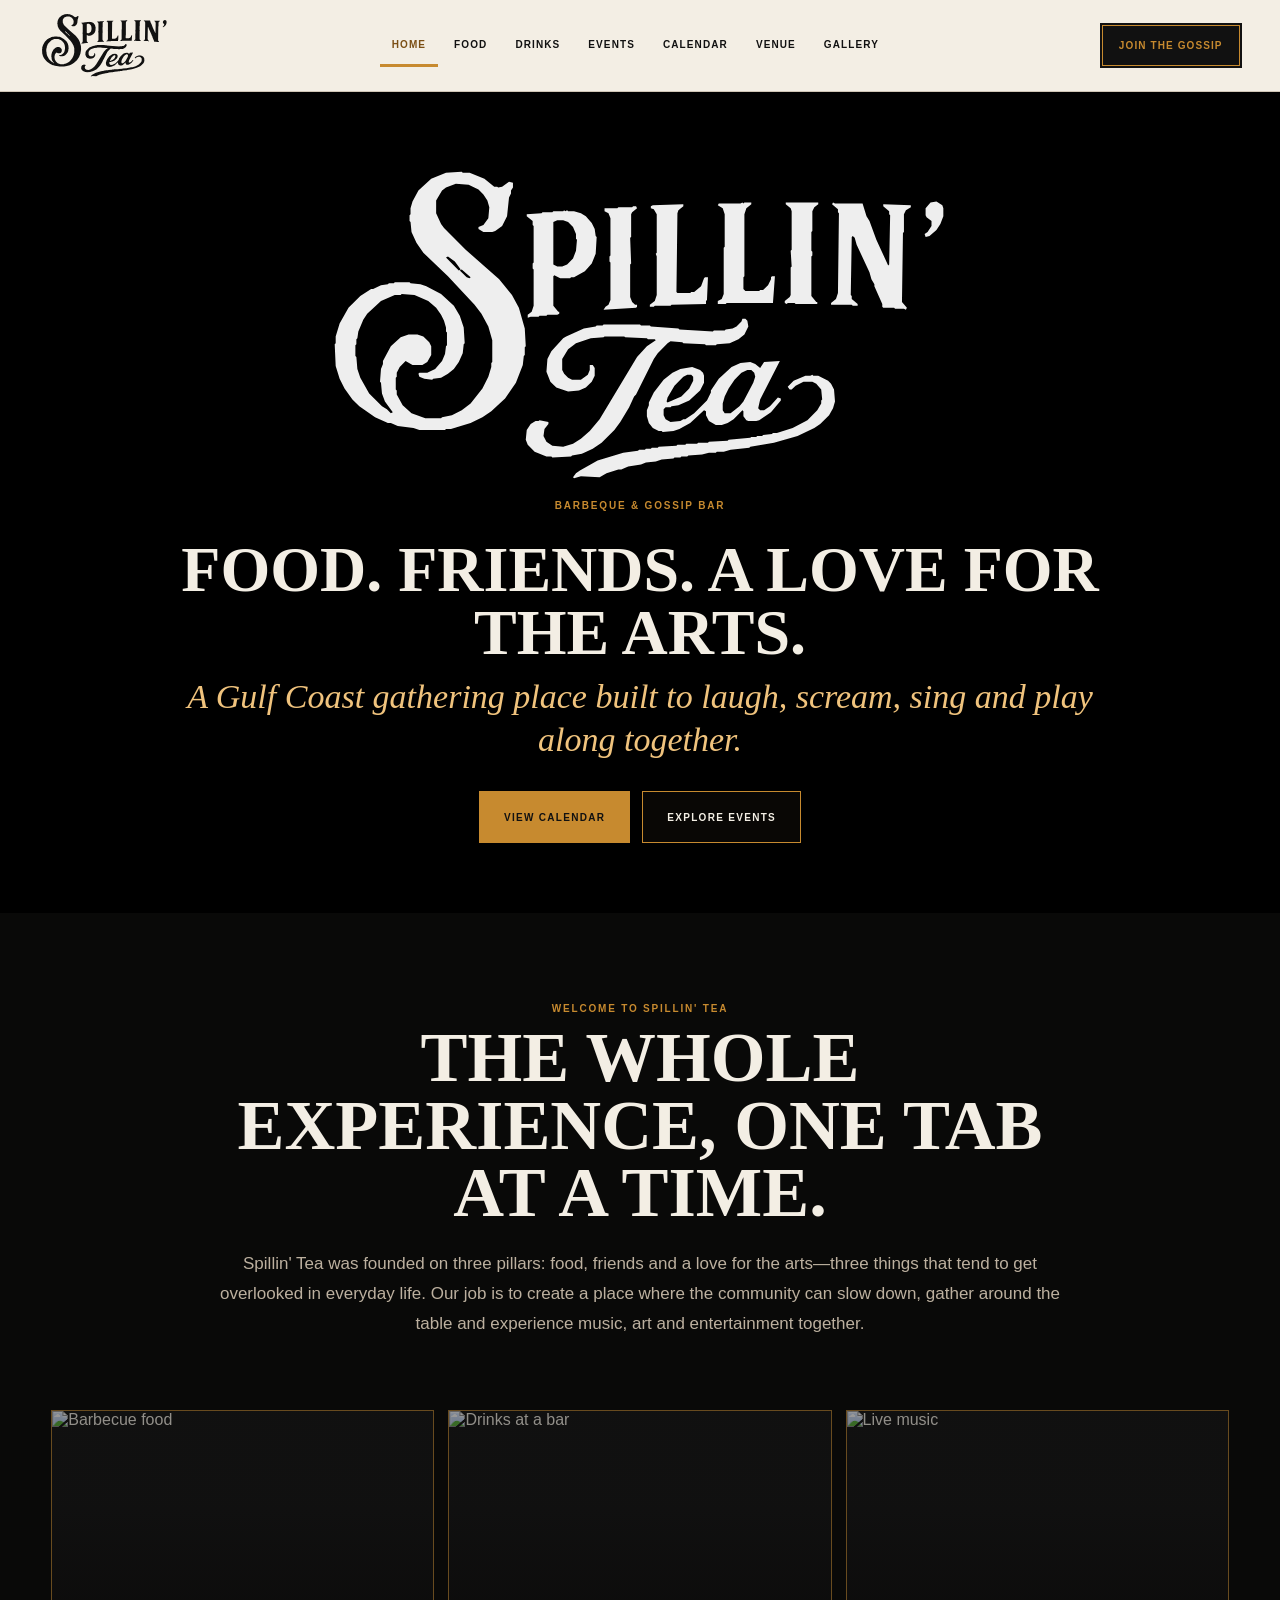
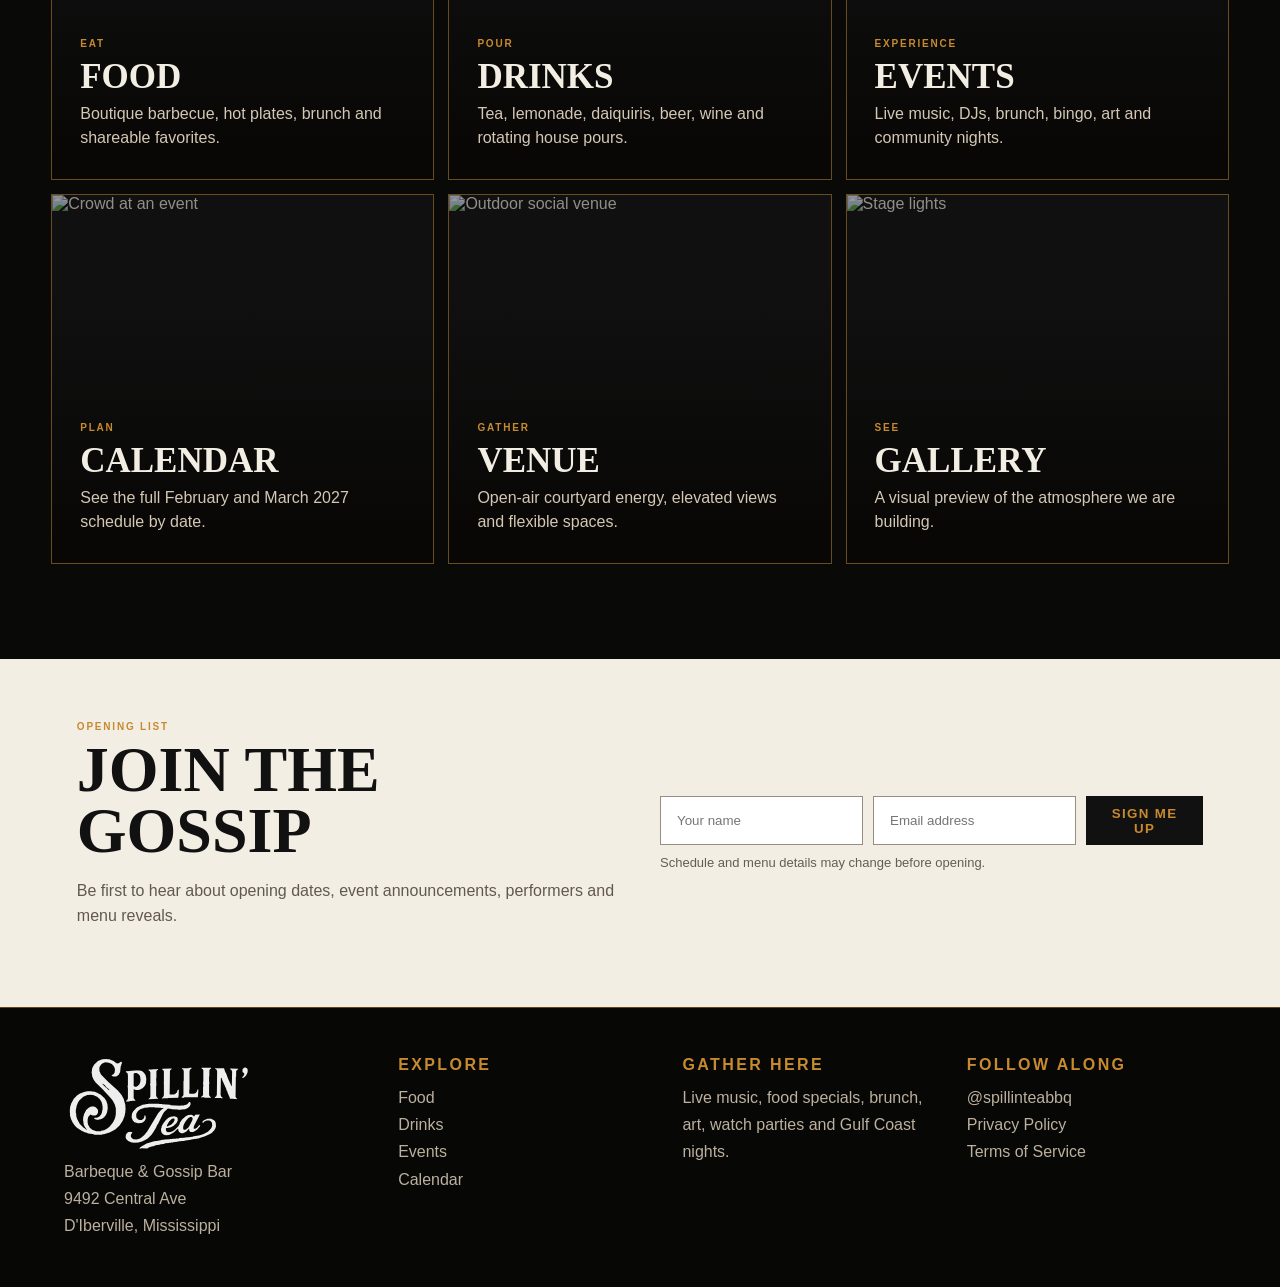
==== commit c69882cd: "Create tabbed homepage and category navigation" ====
--- a/index.html
+++ b/index.html
@@ -1,57 +1 @@
-<!doctype html>
-<html lang="en">
-<head>
-  <meta charset="utf-8">
-  <meta name="viewport" content="width=device-width,initial-scale=1,viewport-fit=cover">
-  <meta name="theme-color" content="#f3eee4">
-  <title>Spillin' Tea | Food, Friends &amp; the Arts</title>
-  <meta name="description" content="Food, friends, local art, live music and Gulf Coast nights. Spillin' Tea is coming soon to D'Iberville, Mississippi.">
-  <link rel="canonical" href="https://spillinteabbq.com/">
-  <link rel="stylesheet" href="calendar.css">
-  <style>
-    :root{--ink:#0a0a09;--cream:#f3eee4;--paper:#e8dfd0;--gold:#c78a2f;--amber:#e09a31;--rust:#a94328;--teal:#2f7778;--muted:#bcb09f;--line:rgba(199,138,47,.5)}
-    *{box-sizing:border-box}html{scroll-behavior:smooth}body{margin:0;background:var(--ink);color:var(--cream);font-family:Arial,sans-serif}a{color:inherit}
-    .top{position:sticky;top:0;z-index:50;height:96px;background:var(--cream);color:#111;display:flex;align-items:center;justify-content:space-between;padding:10px 4vw;border-bottom:1px solid #cfc5b6}.top img{height:74px;width:auto;display:block}.nav{display:flex;align-items:center;gap:22px}.nav a{text-decoration:none;text-transform:uppercase;font-size:11px;font-weight:900;letter-spacing:.13em}.nav .cta{background:#111;color:var(--gold);border:2px solid #111;box-shadow:inset 0 0 0 1px var(--gold);padding:15px 20px}
-    .hero{height:calc(100svh - 96px);min-height:680px;position:relative;overflow:hidden;background:#000}.slides{position:absolute;inset:0}.slide{position:absolute;inset:0;background-position:center;background-size:cover;opacity:0;transform:scale(1.06);transition:opacity 1.4s ease,transform 7s ease}.slide.active{opacity:1;transform:scale(1.13)}.hero:after{content:"";position:absolute;inset:0;background:linear-gradient(90deg,rgba(0,0,0,.72),rgba(0,0,0,.18) 55%,rgba(0,0,0,.66)),linear-gradient(0deg,rgba(0,0,0,.84),transparent 55%,rgba(0,0,0,.28))}.hero-content{position:absolute;z-index:3;left:50%;top:50%;transform:translate(-50%,-45%);width:min(1020px,91%);text-align:center}.hero-logo{width:min(620px,80vw);filter:invert(1) drop-shadow(0 15px 35px #000);mix-blend-mode:screen}.subbrand{display:inline-block;border:1px solid #eee;padding:8px 26px;text-transform:uppercase;letter-spacing:.2em;font-weight:800;font-size:13px;margin-top:5px}.hero h1{font:700 clamp(35px,6vw,76px)/.94 Georgia,serif;text-transform:uppercase;letter-spacing:.015em;margin:27px 0 12px}.hero em{display:block;font:italic 400 clamp(20px,2.7vw,35px)/1.25 Georgia,serif;color:var(--amber);max-width:900px;margin:auto}.actions{display:flex;justify-content:center;gap:14px;margin-top:28px;flex-wrap:wrap}.btn{display:inline-flex;align-items:center;justify-content:center;min-height:52px;padding:0 25px;text-decoration:none;text-transform:uppercase;font-size:11px;font-weight:900;letter-spacing:.13em;border:1px solid var(--gold);background:#0c0b0acc}.btn.primary{background:var(--gold);color:#111}.dots{position:absolute;z-index:5;right:4vw;bottom:32px;display:flex;gap:10px}.dot{width:10px;height:10px;border-radius:50%;border:1px solid #fff;background:transparent}.dot.active{background:var(--gold);border-color:var(--gold)}
-    .section{padding:90px 5vw}.section-head{display:flex;justify-content:space-between;align-items:end;gap:25px;margin-bottom:35px}.section h2{font:700 clamp(42px,6vw,82px)/.95 Georgia,serif;margin:0;text-transform:uppercase}.section p{color:var(--muted);line-height:1.7}.kicker{color:var(--gold);text-transform:uppercase;font-size:10px;letter-spacing:.18em;font-weight:900}
-    .mission{position:relative;overflow:hidden;background:var(--cream);color:#111;padding:90px 7vw}.mission:before{content:"FOOD  •  FRIENDS  •  THE ARTS";position:absolute;left:-2vw;bottom:-25px;white-space:nowrap;font:900 clamp(56px,10vw,150px)/1 Arial,sans-serif;letter-spacing:-.05em;color:rgba(169,67,40,.08)}.mission-inner{position:relative;z-index:2;display:grid;grid-template-columns:.7fr 1.5fr;gap:55px;align-items:start;max-width:1400px;margin:auto}.mission .kicker{color:#8e5f1f}.mission h2{font:700 clamp(48px,7vw,94px)/.88 Georgia,serif;margin:0;text-transform:uppercase}.mission blockquote{font:400 clamp(24px,3vw,42px)/1.32 Georgia,serif;margin:0}.mission blockquote strong{color:var(--rust)}.mission p{color:#5f574c;max-width:800px;font-size:18px;line-height:1.7}
-    .pillars{display:grid;grid-template-columns:repeat(3,1fr);border-top:1px solid var(--line);border-bottom:1px solid var(--line)}.pillar{min-height:470px;padding:38px;position:relative;overflow:hidden;border-right:1px solid var(--line);display:flex;flex-direction:column;justify-content:flex-end;background:#0e0d0b}.pillar:last-child{border-right:0}.pillar:before{content:"";position:absolute;inset:0;background:linear-gradient(0deg,#080706 4%,rgba(8,7,6,.2) 72%,rgba(8,7,6,.12));z-index:1}.pillar img{position:absolute;inset:0;width:100%;height:100%;object-fit:cover;opacity:.76}.pillar>*:not(img){position:relative;z-index:2}.pillar-number{font:900 62px/1 Georgia,serif;color:var(--gold)}.pillar h2{font:700 clamp(36px,4vw,58px)/.95 Georgia,serif;text-transform:uppercase;margin:7px 0 10px}.pillar p{color:#ddd0bd;line-height:1.6;max-width:430px}.pillar .btn{align-self:flex-start;margin-top:10px}
-    .art{background:#12100d;position:relative;overflow:hidden}.art:before{content:"";position:absolute;inset:0;background:linear-gradient(120deg,transparent 0 42%,rgba(169,67,40,.09) 42% 54%,transparent 54% 70%,rgba(47,119,120,.08) 70% 82%,transparent 82%)}.art-wrap{position:relative;z-index:2;display:grid;grid-template-columns:1.15fr 1fr;gap:18px}.art-hero{min-height:680px;position:relative;overflow:hidden;border:1px solid var(--line);background:#000}.art-hero img{width:100%;height:100%;object-fit:cover;position:absolute;inset:0}.art-hero:after{content:"";position:absolute;inset:0;background:linear-gradient(0deg,rgba(0,0,0,.88),transparent 68%)}.art-hero-copy{position:absolute;z-index:2;left:35px;right:35px;bottom:34px}.art-hero h3{font:700 clamp(38px,5vw,70px)/.92 Georgia,serif;text-transform:uppercase;margin:10px 0}.art-hero p{color:#e2d7c5;max-width:650px}.art-cards{display:grid;grid-template-columns:1fr 1fr;gap:18px}.art-card{min-height:330px;padding:28px;border:1px solid var(--line);background:linear-gradient(145deg,#1c1711,#090807);display:flex;flex-direction:column;justify-content:flex-end;position:relative;overflow:hidden}.art-card:before{content:"";position:absolute;width:130px;height:130px;border:14px solid rgba(224,154,49,.13);border-radius:50%;right:-45px;top:-45px}.art-card:nth-child(2):before{border-radius:0;transform:rotate(18deg);border-color:rgba(47,119,120,.18)}.art-card:nth-child(3):before{border-color:rgba(169,67,40,.18)}.art-card h3{font:700 31px/1 Georgia,serif;text-transform:uppercase;margin:8px 0}.art-card p{margin:0}.art-tag{display:inline-block;align-self:flex-start;background:var(--rust);color:#fff;padding:6px 9px;font-size:10px;font-weight:900;letter-spacing:.13em;text-transform:uppercase;transform:rotate(-1deg)}
-    .events{background:#0d0c0a}.venue{background:var(--cream);color:#111}.venue .kicker{color:#8e5f1f}.venue p{color:#5f574c}.venue-grid{display:grid;grid-template-columns:1.2fr 1fr 1fr;gap:16px}.venue-card{min-height:285px;padding:28px;border:1px solid #bda779;background:linear-gradient(150deg,#fffaf0,#e9dec9);display:flex;flex-direction:column;justify-content:flex-end}.venue-card:first-child{grid-row:span 2;min-height:586px;background:linear-gradient(0deg,rgba(0,0,0,.78),rgba(0,0,0,.08)),url('https://images.unsplash.com/photo-1547891654-e66ed7ebb968?auto=format&fit=crop&w=1800&q=88') center/cover;color:#fff}.venue-card:first-child p{color:#eee0cb}.venue-card h3{font:700 34px/1.05 Georgia,serif;text-transform:uppercase;margin:8px 0}.venue-card p{margin:0}
-    .gallery{display:grid;grid-template-columns:repeat(6,1fr);gap:8px}.gallery img{width:100%;height:230px;object-fit:cover;border:1px solid var(--line)}.gallery img:nth-child(2),.gallery img:nth-child(5){transform:translateY(18px)}
-    .signup{background:var(--cream);color:#111;display:grid;grid-template-columns:1fr 1fr;align-items:center;gap:40px;padding:65px 6vw}.signup h2{font:700 clamp(38px,5vw,65px)/.95 Georgia,serif;margin:0}.form{display:grid;grid-template-columns:1fr 1fr auto;gap:10px}.form input{padding:16px;border:1px solid #978e81;background:white}.form button{border:0;background:#111;color:var(--gold);padding:0 22px;font-weight:900;text-transform:uppercase;letter-spacing:.1em}.status{grid-column:1/-1;font-size:13px;color:#655d52}.footer{display:grid;grid-template-columns:1.1fr 1fr 1fr 1fr;gap:35px;padding:45px 5vw;border-top:1px solid var(--line);background:#090807}.footer img{width:190px;filter:invert(1)}.footer h4{color:var(--gold);text-transform:uppercase;letter-spacing:.15em;margin:0 0 10px}.footer p{color:#bcb09f;line-height:1.65;margin:0}
-    @media(max-width:1050px){.nav{gap:15px}.nav a{font-size:10px}.art-wrap{grid-template-columns:1fr}.art-hero{min-height:560px}.mission-inner{grid-template-columns:1fr}}
-    @media(max-width:900px){.top{height:76px}.top img{height:58px}.nav a:not(.cta){display:none}.hero{height:calc(100svh - 76px)}.pillars{grid-template-columns:1fr}.pillar{border-right:0;border-bottom:1px solid var(--line);min-height:420px}.art-cards{grid-template-columns:1fr 1fr}.venue-grid{grid-template-columns:1fr 1fr}.venue-card:first-child{grid-row:auto;grid-column:1/-1;min-height:440px}.gallery{grid-template-columns:repeat(3,1fr)}.signup{grid-template-columns:1fr}.form{grid-template-columns:1fr}.footer{grid-template-columns:1fr 1fr}}
-    @media(max-width:580px){.art-cards,.venue-grid,.footer{grid-template-columns:1fr}.art-hero{min-height:500px}.art-hero-copy{left:24px;right:24px;bottom:24px}.venue-card:first-child{grid-column:auto;min-height:400px}.gallery{grid-template-columns:1fr 1fr}.gallery img{height:175px}.gallery img:nth-child(2),.gallery img:nth-child(5){transform:none}.hero h1{font-size:42px}.hero-logo{width:92vw}.subbrand{font-size:10px;padding:7px 14px}.section,.mission{padding:70px 6vw}.mission blockquote{font-size:27px}}
-  </style>
-</head>
-<body>
-  <header class="top">
-    <a href="#top"><img src="spillin-tea-logo-exact.svg" alt="Spillin' Tea"></a>
-    <nav class="nav">
-      <a href="#top">Home</a><a href="#story">Our Story</a><a href="#art">Art</a><a href="#events">Events</a><a href="#venue">Venue</a><a href="menu.html#food">Food</a><a href="menu.html">Menu</a><a class="cta" href="#signup">Join the Gossip</a>
-    </nav>
-  </header>
-  <main>
-    <section class="hero" id="top">
-      <div class="slides"><div class="slide active" style="background-image:url('https://images.unsplash.com/photo-1501386761578-eac5c94b800a?auto=format&fit=crop&w=1800&q=85')"></div><div class="slide" style="background-image:url('https://images.unsplash.com/photo-1547891654-e66ed7ebb968?auto=format&fit=crop&w=1800&q=88')"></div><div class="slide" style="background-image:url('https://images.unsplash.com/photo-1544025162-d76694265947?auto=format&fit=crop&w=1600&q=85')"></div><div class="slide" style="background-image:url('https://images.unsplash.com/photo-1524368535928-5b5e00ddc76b?auto=format&fit=crop&w=1800&q=85')"></div><div class="slide" style="background-image:url('https://images.unsplash.com/photo-1514525253161-7a46d19cd819?auto=format&fit=crop&w=1800&q=85')"></div></div>
-      <div class="hero-content"><img class="hero-logo" src="spillin-tea-logo-exact.svg" alt="Spillin' Tea"><div class="subbrand">Barbeque &amp; Gossip Bar</div><h1>Food. Friends. The Arts.</h1><em>A place for the community to laugh, scream, sing and play along—together.</em><div class="actions"><a class="btn primary" href="#story">Our story</a><a class="btn" href="#events">View events</a></div></div>
-      <div class="dots"><span class="dot active"></span><span class="dot"></span><span class="dot"></span><span class="dot"></span><span class="dot"></span></div>
-    </section>
-    <section class="mission" id="story"><div class="mission-inner"><div><div class="kicker">Why we're building this</div><h2>Three pillars. One community.</h2></div><div><blockquote>Spillin' Tea was founded on <strong>food, friends and a love for the arts</strong>—three things that too often get overlooked in the day-to-day.</blockquote><p>Our job is to create an experience where the community can slow down, share a table and take part in something together. Come laugh with friends, scream for the band, sing along, discover a local artist and play a part in the night.</p></div></div></section>
-    <section class="pillars" aria-label="The three pillars of Spillin' Tea">
-      <article class="pillar"><img src="https://images.unsplash.com/photo-1544025162-d76694265947?auto=format&fit=crop&w=1600&q=85" alt="Boutique barbecue shared around a table"><div class="pillar-number">01</div><div class="kicker">Food</div><h2>Made to bring people together</h2><p>Boutique barbecue, hot plates and shareable food built for long tables, loud conversations and one more bite.</p><a class="btn" href="menu.html#food">View food</a></article>
-      <article class="pillar"><img src="https://images.unsplash.com/photo-1524368535928-5b5e00ddc76b?auto=format&fit=crop&w=1800&q=85" alt="Friends gathered together at a live event"><div class="pillar-number">02</div><div class="kicker">Friends</div><h2>A place to belong</h2><p>Courtyard tables, rooftop views, Sunday brunch and shared experiences designed to turn a crowd into a community.</p><a class="btn" href="#venue">Explore the venue</a></article>
-      <article class="pillar"><img src="https://images.unsplash.com/photo-1547891654-e66ed7ebb968?auto=format&fit=crop&w=1800&q=88" alt="Colorful large-scale mural art"><div class="pillar-number">03</div><div class="kicker">The Arts</div><h2>Not decoration. Identity.</h2><p>Murals, live music, local artist showcases and rotating auctions woven into the building, the calendar and the Spillin' Tea experience.</p><a class="btn" href="#art">See the art vision</a></article>
-    </section>
-    <section class="section art" id="art"><div class="section-head"><div><div class="kicker">The art vision</div><h2>A living Gulf Coast canvas</h2></div><p>Inspired by the creative energy of Ocean Springs and the wider Mississippi Gulf Coast, the art will live on the walls, across the shipping containers, on the stage and inside the event calendar.</p></div><div class="art-wrap"><article class="art-hero"><img src="https://images.unsplash.com/photo-1547891654-e66ed7ebb968?auto=format&fit=crop&w=1800&q=88" alt="Bold mural art covering an urban wall"><div class="art-hero-copy"><div class="art-tag">Built into the architecture</div><h3>The building becomes the gallery</h3><p>Graffiti-inspired murals, bold container artwork and rotating installations will make the venue feel collected, creative and unmistakably local—not like art was added after the fact.</p></div></article><div class="art-cards"><article class="art-card"><div class="art-tag">Local artists first</div><h3>Showcase the people making it</h3><p>Artist features, live painting and rotating work will give Gulf Coast creators a visible platform inside a high-energy community venue.</p></article><article class="art-card"><div class="art-tag">Sunday brunch</div><h3>Art auctions with a purpose</h3><p>Rotating Sunday brunch auctions will promote featured artists, with auction proceeds going directly to the artist whose work is sold.</p></article><article class="art-card"><div class="art-tag">Art partnerships</div><h3>Built with the community</h3><p>We plan to work with local art organizations to curate showcases, connect with artists and keep the program rooted in the Gulf Coast.</p></article><article class="art-card"><div class="art-tag">Music is art</div><h3>Every stage tells a story</h3><p>Full bands, acoustic sessions, DJs and young local musicians make the performing arts part of the same mission—not a separate attraction.</p></article></div></div></section>
-    <section class="section events" id="events"><div class="section-head"><div><div class="kicker">What's happening</div><h2>Event calendar</h2></div><p>Food specials, live music, Sunday brunch, local art showcases and rotating artist auctions for February and March 2027. Pick a date to see the full lineup.</p></div><div class="calendar-shell"><div class="calendar-toolbar"><h3 class="calendar-title" id="calendar-title">February 2027</h3><div class="month-controls" aria-label="Choose a month"><button class="month-control active" type="button" data-month="1">February</button><button class="month-control" type="button" data-month="2">March</button></div></div><div class="calendar-weekdays" aria-hidden="true"><div>Sunday</div><div>Monday</div><div>Tuesday</div><div>Wednesday</div><div>Thursday</div><div>Friday</div><div>Saturday</div></div><div class="calendar-grid" id="calendar-grid" aria-label="February 2027 event calendar"></div><div class="calendar-detail" id="calendar-detail" aria-live="polite"></div><div class="mobile-agenda" id="mobile-agenda"></div><p class="calendar-note">Schedule details may be adjusted as opening approaches.</p></div></section>
-    <section class="section venue" id="venue"><div class="section-head"><div><div class="kicker">The venue</div><h2>Designed like an experience</h2></div><p>The architecture supports all three pillars: spaces to eat together, places to gather and a building that functions as a large-scale work of art.</p></div><div class="venue-grid"><article class="venue-card"><div class="kicker">Art-wrapped architecture</div><h3>A venue you recognize instantly</h3><p>Shipping containers, murals, catwalks and rooftop spaces become one layered piece of Gulf Coast art.</p></article><article class="venue-card"><div class="kicker">Center stage</div><h3>Music at the heart of it</h3><p>A performance-first courtyard keeps the stage visible and the crowd connected throughout the property.</p></article><article class="venue-card"><div class="kicker">Open air</div><h3>Courtyard community</h3><p>Moveable tables, casual seating and landscaping create room for friends, families and new connections.</p></article><article class="venue-card"><div class="kicker">Elevated views</div><h3>Rooftops + catwalks</h3><p>Multiple levels create different ways to watch the stage, discover art and experience the venue.</p></article><article class="venue-card"><div class="kicker">Private events</div><h3>Bring the whole crew</h3><p>Birthdays, reunions, company nights, fundraisers and group gatherings all have a place here.</p></article></div></section>
-    <section class="section" id="gallery"><div class="section-head"><div><div class="kicker">The atmosphere</div><h2>Art in every direction</h2></div><p>Murals, live performances, shared food and real Gulf Coast company—different expressions of the same three pillars.</p></div><div class="gallery"><img src="https://images.unsplash.com/photo-1547891654-e66ed7ebb968?auto=format&fit=crop&w=1600&q=85" alt="Large colorful mural"><img src="https://images.unsplash.com/photo-1513364776144-60967b0f800f?auto=format&fit=crop&w=1400&q=85" alt="Artist painting with brushes"><img src="https://images.unsplash.com/photo-1544025162-d76694265947?auto=format&fit=crop&w=1600&q=85" alt="Boutique barbecue"><img src="https://images.unsplash.com/photo-1501386761578-eac5c94b800a?auto=format&fit=crop&w=1800&q=85" alt="Live music crowd"><img src="https://images.unsplash.com/photo-1549490349-8643362247b5?auto=format&fit=crop&w=1400&q=85" alt="Artwork displayed in a gallery"><img src="https://images.unsplash.com/photo-1524368535928-5b5e00ddc76b?auto=format&fit=crop&w=1800&q=85" alt="Friends gathering together"></div></section>
-    <section class="signup" id="signup"><div><div class="kicker">Opening list</div><h2>Join the Gossip</h2><p>Be the first to hear about opening dates, featured artists, art auctions, live events, menu reveals and venue announcements.</p></div><form class="form" id="guest-list-form"><input id="guest-name" placeholder="Your name" required maxlength="120"><input id="guest-email" type="email" placeholder="Email address" required maxlength="254"><button id="guest-submit">Sign me up</button><input id="guest-website" style="position:absolute;left:-9999px" tabindex="-1"><div class="status" id="note">Concept menu and event details are subject to change before opening.</div></form></section>
-  </main>
-  <footer class="footer"><div><img src="spillin-tea-logo-exact.svg" alt="Spillin' Tea"><p>Barbeque &amp; Gossip Bar<br>9492 Central Ave<br>D'Iberville, Mississippi</p></div><div><h4>Hours</h4><p>Coming soon.<br>Official hours announced before opening.</p></div><div><h4>Food. Friends. The Arts.</h4><p>Shared tables, local creators, live performances and a venue built for the Gulf Coast community.</p></div><div><h4>Follow along</h4><p>@spillinteabbq<br><a href="privacy.html">Privacy Policy</a><br><a href="terms.html">Terms of Service</a></p></div></footer>
-  <script src="calendar.js"></script>
-  <script>(()=>{const slides=[...document.querySelectorAll('.slide')],dots=[...document.querySelectorAll('.dot')];let i=0;setInterval(()=>{slides[i].classList.remove('active');dots[i].classList.remove('active');i=(i+1)%slides.length;slides[i].classList.add('active');dots[i].classList.add('active')},5200);const form=document.getElementById('guest-list-form'),note=document.getElementById('note'),button=document.getElementById('guest-submit'),startedAt=Date.now(),endpoint='https://svwipdneosmvshiqdbxi.supabase.co/functions/v1/guest-list-signup';form.addEventListener('submit',async e=>{e.preventDefault();button.disabled=true;button.textContent='Joining…';note.textContent='Saving your spot…';try{const r=await fetch(endpoint,{method:'POST',headers:{'content-type':'application/json'},body:JSON.stringify({name:document.getElementById('guest-name').value,email:document.getElementById('guest-email').value,interest:'Opening updates',website:document.getElementById('guest-website').value,startedAt})}),d=await r.json().catch(()=>({}));if(!r.ok)throw new Error(d.error||'We could not save your signup.');form.reset();note.textContent=d.duplicate?'You are already on the guest list.':'You are on the list. We will spill the details soon.'}catch(err){note.textContent=err.message}finally{button.disabled=false;button.textContent='Sign me up'}})})();</script>
-</body>
-</html>+<!doctype html><html lang="en"><head><meta charset="utf-8"><meta name="viewport" content="width=device-width,initial-scale=1,viewport-fit=cover"><meta name="theme-color" content="#f3eee4"><title>Spillin' Tea | Barbeque &amp; Gossip Bar</title><meta name="description" content="Live music, Southern food, open-air gatherings and Gulf Coast nights at Spillin' Tea in D'Iberville, Mississippi."><link rel="stylesheet" href="site.css"></head><body><header class="site-header"><a class="brand" href="index.html" aria-label="Spillin' Tea home"><img src="spillin-tea-logo-exact.svg" alt="Spillin' Tea"></a><nav class="tabs" aria-label="Main navigation"><a href="index.html" class="active">Home</a><a href="food.html">Food</a><a href="drinks.html">Drinks</a><a href="events.html">Events</a><a href="calendar.html">Calendar</a><a href="venue.html">Venue</a><a href="gallery.html">Gallery</a></nav><a class="join-tab" href="index.html#signup">Join the Gossip</a></header><main><section class="hero"><div class="hero-bg" style="background-image:url('https://images.unsplash.com/photo-1501386761578-eac5c94b800a?auto=format&fit=crop&w=1800&q=85')"></div><div class="hero-content"><img class="hero-logo" src="spillin-tea-logo-exact.svg" alt="Spillin' Tea"><div class="eyebrow">Barbeque &amp; Gossip Bar</div><h1>Food. Friends. A love for the arts.</h1><p>A Gulf Coast gathering place built to laugh, scream, sing and play along together.</p><div class="actions"><a class="button primary" href="calendar.html">View Calendar</a><a class="button" href="events.html">Explore Events</a></div></div></section><section class="home-intro"><div class="kicker">Welcome to Spillin' Tea</div><h2>The whole experience, one tab at a time.</h2><p>Spillin' Tea was founded on three pillars: food, friends and a love for the arts—three things that tend to get overlooked in everyday life. Our job is to create a place where the community can slow down, gather around the table and experience music, art and entertainment together.</p></section><section class="category-grid"><a class="category-card" href="food.html"><img src="https://images.unsplash.com/photo-1544025162-d76694265947?auto=format&fit=crop&w=1200&q=85" alt="Barbecue food"><div><span class="kicker">Eat</span><h3>Food</h3><p>Boutique barbecue, hot plates, brunch and shareable favorites.</p></div></a><a class="category-card" href="drinks.html"><img src="https://images.unsplash.com/photo-1470337458703-46ad1756a187?auto=format&fit=crop&w=1200&q=85" alt="Drinks at a bar"><div><span class="kicker">Pour</span><h3>Drinks</h3><p>Tea, lemonade, daiquiris, beer, wine and rotating house pours.</p></div></a><a class="category-card" href="events.html"><img src="https://images.unsplash.com/photo-1506157786151-b8491531f063?auto=format&fit=crop&w=1200&q=85" alt="Live music"><div><span class="kicker">Experience</span><h3>Events</h3><p>Live music, DJs, brunch, bingo, art and community nights.</p></div></a><a class="category-card" href="calendar.html"><img src="https://images.unsplash.com/photo-1492684223066-81342ee5ff30?auto=format&fit=crop&w=1200&q=85" alt="Crowd at an event"><div><span class="kicker">Plan</span><h3>Calendar</h3><p>See the full February and March 2027 schedule by date.</p></div></a><a class="category-card" href="venue.html"><img src="https://images.unsplash.com/photo-1524368535928-5b5e00ddc76b?auto=format&fit=crop&w=1200&q=85" alt="Outdoor social venue"><div><span class="kicker">Gather</span><h3>Venue</h3><p>Open-air courtyard energy, elevated views and flexible spaces.</p></div></a><a class="category-card" href="gallery.html"><img src="https://images.unsplash.com/photo-1514525253161-7a46d19cd819?auto=format&fit=crop&w=1200&q=85" alt="Stage lights"><div><span class="kicker">See</span><h3>Gallery</h3><p>A visual preview of the atmosphere we are building.</p></div></a></section><section class="signup" id="signup"><div><div class="kicker">Opening list</div><h2>Join the Gossip</h2><p>Be first to hear about opening dates, event announcements, performers and menu reveals.</p></div><form class="form" id="guest-list-form"><input id="guest-name" placeholder="Your name" required maxlength="120"><input id="guest-email" type="email" placeholder="Email address" required maxlength="254"><button id="guest-submit">Sign me up</button><input id="guest-website" style="position:absolute;left:-9999px" tabindex="-1"><div class="status" id="note">Schedule and menu details may change before opening.</div></form></section></main><footer class="site-footer"><div><img src="spillin-tea-logo-exact.svg" alt="Spillin' Tea"><p>Barbeque &amp; Gossip Bar<br>9492 Central Ave<br>D'Iberville, Mississippi</p></div><div><h4>Explore</h4><p><a href="food.html">Food</a><br><a href="drinks.html">Drinks</a><br><a href="events.html">Events</a><br><a href="calendar.html">Calendar</a></p></div><div><h4>Gather Here</h4><p>Live music, food specials, brunch, art, watch parties and Gulf Coast nights.</p></div><div><h4>Follow Along</h4><p>@spillinteabbq<br><a href="privacy.html">Privacy Policy</a><br><a href="terms.html">Terms of Service</a></p></div></footer><script src="site.js"></script></body></html>
--- a/site.css
+++ b/site.css
@@ -0,0 +1 @@
+:root{--ink:#090908;--ink2:#12100d;--cream:#f3eee4;--paper:#e8dfd0;--gold:#c78a2f;--amber:#e09a31;--muted:#bcb09f;--line:rgba(199,138,47,.48);--max:1380px}*{box-sizing:border-box}html{scroll-behavior:smooth}body{margin:0;background:var(--ink);color:var(--cream);font-family:Arial,Helvetica,sans-serif}a{color:inherit}.site-header{position:sticky;top:0;z-index:100;min-height:92px;background:var(--cream);color:#111;display:grid;grid-template-columns:auto 1fr auto;align-items:center;gap:24px;padding:8px 3vw;border-bottom:1px solid #cfc5b6}.brand img{height:68px;width:auto;display:block}.tabs{display:flex;align-items:center;justify-content:center;gap:4px;min-width:0}.tabs a,.join-tab{text-decoration:none;text-transform:uppercase;font-size:10px;font-weight:900;letter-spacing:.11em;white-space:nowrap}.tabs a{padding:14px 12px;border-bottom:3px solid transparent}.tabs a:hover,.tabs a.active{color:#7b4f15;border-bottom-color:var(--gold)}.join-tab{background:#111;color:var(--gold);border:2px solid #111;box-shadow:inset 0 0 0 1px var(--gold);padding:15px 17px}.hero{min-height:calc(100svh - 92px);position:relative;display:grid;place-items:center;text-align:center;overflow:hidden;background:#000}.hero-bg{position:absolute;inset:0;background-position:center;background-size:cover;transform:scale(1.02)}.hero:after{content:"";position:absolute;inset:0;background:linear-gradient(90deg,rgba(0,0,0,.69),rgba(0,0,0,.2) 50%,rgba(0,0,0,.68)),linear-gradient(0deg,rgba(0,0,0,.88),transparent 58%,rgba(0,0,0,.28))}.hero-content{position:relative;z-index:2;width:min(980px,90%);padding:70px 0}.hero-logo{width:min(650px,82vw);filter:invert(1) drop-shadow(0 14px 35px #000);mix-blend-mode:screen}.eyebrow,.kicker{color:var(--gold);text-transform:uppercase;font-size:10px;letter-spacing:.18em;font-weight:900}.hero h1,.page-hero h1,.section-title{font-family:Georgia,serif;text-transform:uppercase}.hero h1{font-size:clamp(34px,5vw,66px);line-height:.98;margin:28px 0 12px}.hero p{font:italic 400 clamp(20px,2.7vw,34px)/1.25 Georgia,serif;color:#f0c37d;margin:0}.actions{display:flex;justify-content:center;gap:12px;flex-wrap:wrap;margin-top:30px}.button{display:inline-flex;align-items:center;justify-content:center;min-height:52px;padding:0 24px;border:1px solid var(--gold);background:#0b0907d9;text-decoration:none;text-transform:uppercase;font-size:10px;font-weight:900;letter-spacing:.13em}.button.primary{background:var(--gold);color:#111}.home-intro{max-width:980px;margin:auto;text-align:center;padding:90px 5vw 55px}.home-intro h2{font:700 clamp(39px,5.5vw,72px)/.96 Georgia,serif;text-transform:uppercase;margin:10px 0 22px}.home-intro p,.lead{color:var(--muted);line-height:1.75;font-size:17px}.category-grid{width:min(var(--max),92%);margin:0 auto 95px;display:grid;grid-template-columns:repeat(3,1fr);gap:14px}.category-card{min-height:370px;position:relative;overflow:hidden;border:1px solid var(--line);display:flex;align-items:flex-end;padding:28px;text-decoration:none;background:#111}.category-card img{position:absolute;inset:0;width:100%;height:100%;object-fit:cover;opacity:.62;transition:transform .5s ease,opacity .5s ease}.category-card:after{content:"";position:absolute;inset:0;background:linear-gradient(0deg,#080706 6%,rgba(8,7,6,.08) 75%)}.category-card>div{position:relative;z-index:2}.category-card:hover img{transform:scale(1.045);opacity:.76}.category-card h3{font:700 35px/1 Georgia,serif;text-transform:uppercase;margin:8px 0}.category-card p{color:#d4c7b4;line-height:1.55;margin:0}.page-hero{min-height:410px;padding:105px 5vw 65px;position:relative;background-position:center;background-size:cover;display:flex;align-items:flex-end}.page-hero:after{content:"";position:absolute;inset:0;background:linear-gradient(90deg,rgba(0,0,0,.88),rgba(0,0,0,.32)),linear-gradient(0deg,#090908,transparent 70%)}.page-hero>div{position:relative;z-index:2;width:min(var(--max),100%);margin:auto}.page-hero h1{font-size:clamp(58px,10vw,130px);line-height:.82;margin:10px 0 18px}.page-hero p{max-width:740px;color:#ddd0bd;line-height:1.7;font-size:17px}.content{width:min(var(--max),90%);margin:auto;padding:70px 0 100px}.section-head{display:flex;justify-content:space-between;align-items:end;gap:30px;margin:0 0 28px}.section-title{font-size:clamp(38px,5vw,70px);line-height:.93;margin:7px 0 0}.section-head p{max-width:620px;margin:0;color:var(--muted);line-height:1.65}.cards{display:grid;grid-template-columns:repeat(3,1fr);gap:16px}.card{border:1px solid var(--line);background:linear-gradient(145deg,#17130e,#090807);padding:28px}.card h2,.card h3{font-family:Georgia,serif;text-transform:uppercase;color:#f2dcb9}.card h2{font-size:34px;margin:0 0 6px}.card h3{font-size:25px;margin:26px 0 6px}.item{padding:13px 0;border-bottom:1px dotted rgba(199,138,47,.4)}.item:last-child{border-bottom:0}.item b{font:700 19px Georgia,serif;text-transform:uppercase}.item span{display:block;color:#c8baa6;line-height:1.5;margin-top:4px}.sub{color:var(--gold);text-transform:uppercase;letter-spacing:.12em;font-size:9px;font-weight:900;margin-bottom:16px}.two-col{display:grid;grid-template-columns:1fr 1fr;gap:16px}.event-list{display:grid;grid-template-columns:repeat(2,1fr);gap:16px}.event-row{border:1px solid var(--line);background:linear-gradient(145deg,#17130e,#090807);padding:26px;display:grid;grid-template-columns:95px 1fr;gap:22px}.event-day{font:700 22px/1 Georgia,serif;text-transform:uppercase;color:var(--gold)}.event-row h3{font:700 28px/1 Georgia,serif;text-transform:uppercase;margin:0 0 8px}.event-row p{color:var(--muted);line-height:1.55;margin:4px 0}.event-tags{display:flex;flex-wrap:wrap;gap:7px;margin-top:13px}.event-tags span{border:1px solid rgba(199,138,47,.35);padding:6px 8px;color:#d8c9b4;text-transform:uppercase;font-size:8px;font-weight:900;letter-spacing:.1em}.venue-grid{display:grid;grid-template-columns:1.25fr 1fr 1fr;gap:16px}.venue-card{min-height:280px;padding:28px;border:1px solid var(--line);background:linear-gradient(150deg,#17130e,#090807);display:flex;flex-direction:column;justify-content:flex-end}.venue-card.featured{grid-row:span 2;min-height:576px;background:linear-gradient(0deg,rgba(0,0,0,.82),rgba(0,0,0,.12)),url('https://images.unsplash.com/photo-1506157786151-b8491531f063?auto=format&fit=crop&w=1800&q=90') center/cover}.venue-card h3{font:700 32px/1.05 Georgia,serif;text-transform:uppercase;margin:8px 0}.venue-card p{color:#cbbca8;line-height:1.55;margin:0}.gallery-grid{display:grid;grid-template-columns:repeat(3,1fr);gap:10px}.gallery-grid img{width:100%;height:330px;object-fit:cover;border:1px solid var(--line)}.gallery-grid img:nth-child(1),.gallery-grid img:nth-child(5){grid-column:span 2}.signup{background:var(--cream);color:#111;display:grid;grid-template-columns:1fr 1fr;gap:40px;align-items:center;padding:62px 6vw}.signup h2{font:700 clamp(40px,5vw,68px)/.95 Georgia,serif;text-transform:uppercase;margin:8px 0 12px}.signup p{color:#61594e;line-height:1.6}.form{display:grid;grid-template-columns:1fr 1fr auto;gap:10px}.form input{padding:16px;border:1px solid #978e81;background:#fff}.form button{border:0;background:#111;color:var(--gold);padding:0 22px;font-weight:900;text-transform:uppercase;letter-spacing:.1em}.status{grid-column:1/-1;font-size:13px;color:#655d52}.site-footer{display:grid;grid-template-columns:1.2fr 1fr 1fr 1fr;gap:35px;padding:48px 5vw;border-top:1px solid var(--line);background:#070706}.site-footer img{width:190px;filter:invert(1)}.site-footer h4{color:var(--gold);text-transform:uppercase;letter-spacing:.15em;margin:0 0 10px}.site-footer p{color:#bcb09f;line-height:1.7;margin:0}.site-footer a{text-decoration:none}.notice{border-left:3px solid var(--gold);padding:14px 18px;background:#12100d;color:#c9bca9;line-height:1.55;margin-bottom:30px}@media(max-width:1100px){.site-header{grid-template-columns:auto 1fr}.join-tab{display:none}.tabs{justify-content:flex-end;overflow-x:auto}.category-grid,.cards{grid-template-columns:repeat(2,1fr)}.venue-grid{grid-template-columns:1fr 1fr}.venue-card.featured{grid-row:auto;grid-column:1/-1;min-height:430px}}@media(max-width:760px){.site-header{display:block;padding:7px 0 0}.brand{display:block;padding:0 16px 6px}.brand img{height:52px}.tabs{justify-content:flex-start;border-top:1px solid #d5cabc;overflow-x:auto;padding:0 8px}.tabs a{padding:13px 10px 11px}.hero{min-height:calc(100svh - 104px)}.hero h1{font-size:38px}.home-intro{padding-top:65px}.category-grid,.cards,.two-col,.event-list,.venue-grid,.gallery-grid,.signup,.site-footer{grid-template-columns:1fr}.category-card{min-height:310px}.section-head{display:block}.section-head p{margin-top:16px}.page-hero{min-height:345px;padding-top:80px}.page-hero h1{font-size:65px}.event-row{grid-template-columns:1fr}.venue-card.featured{grid-column:auto;min-height:360px}.gallery-grid img,.gallery-grid img:nth-child(1),.gallery-grid img:nth-child(5){grid-column:auto;height:280px}.form{grid-template-columns:1fr}.site-footer{gap:28px}.content{padding-top:55px}}
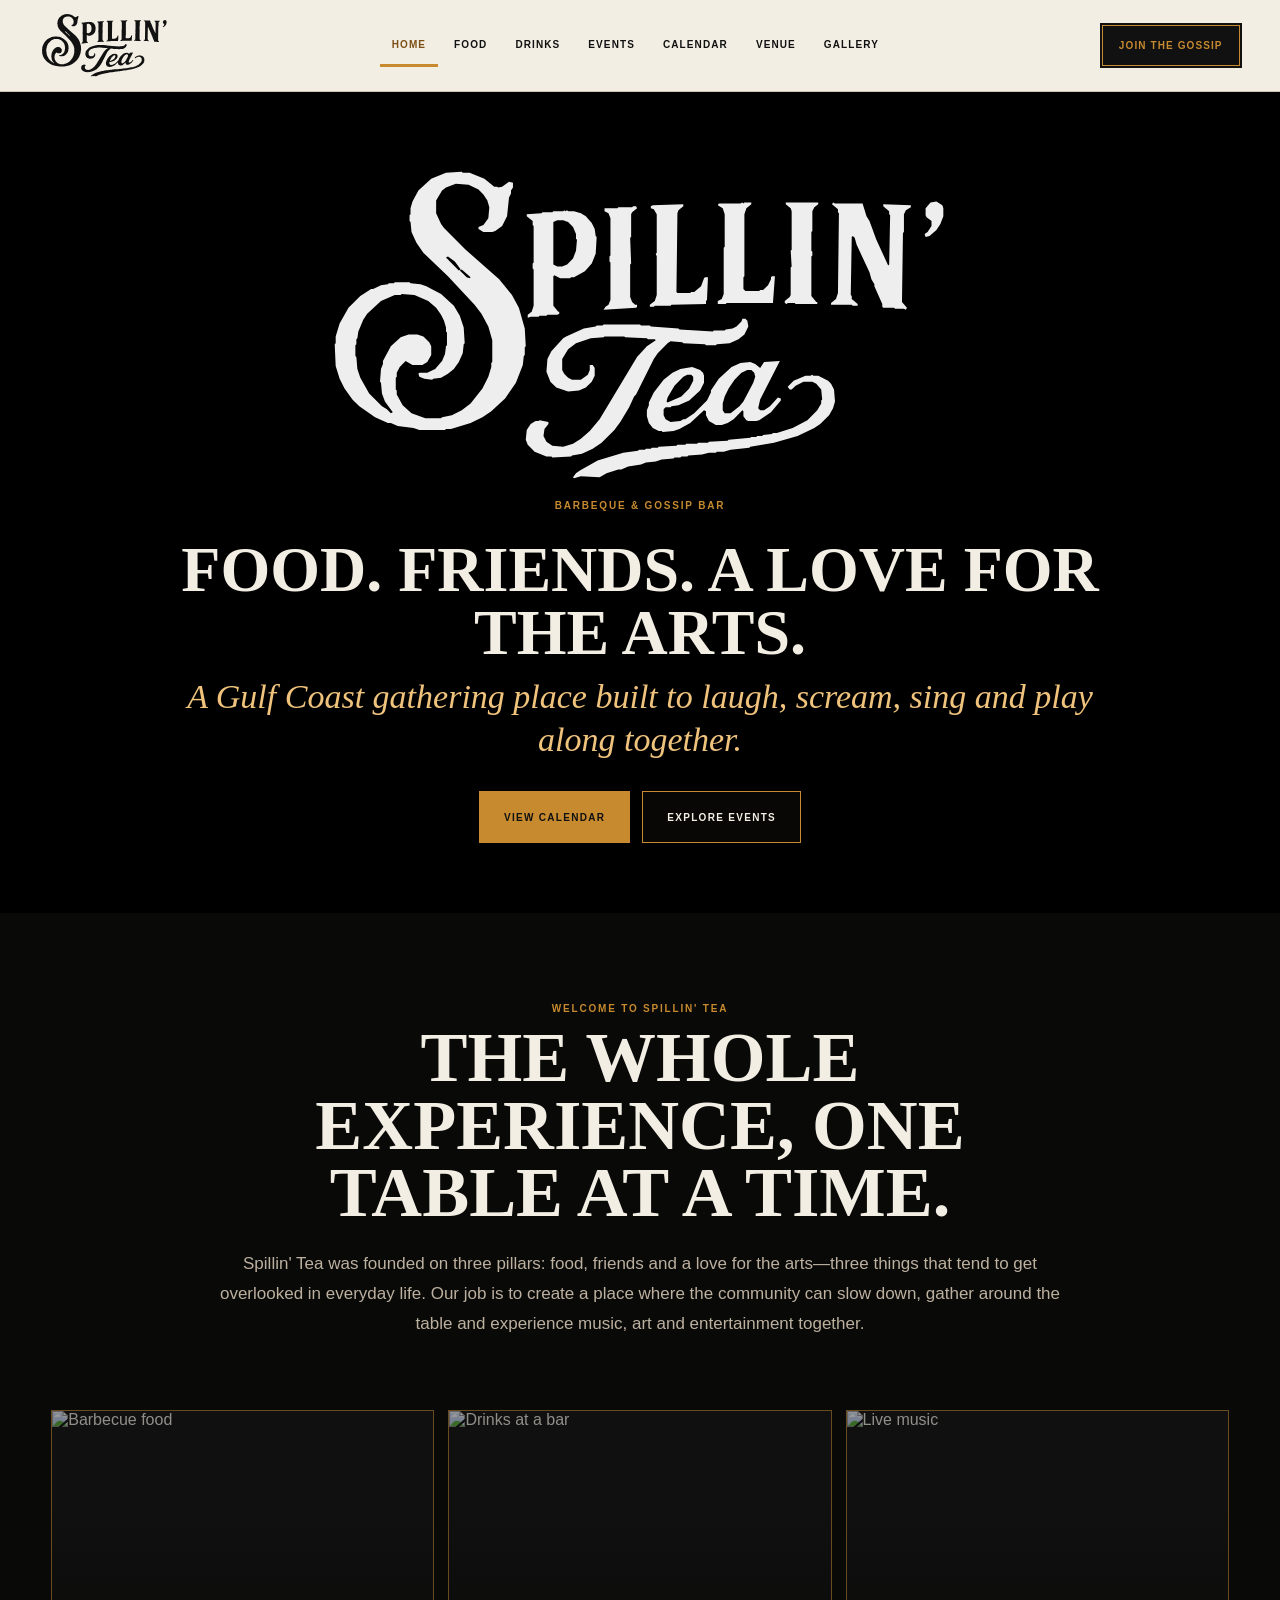
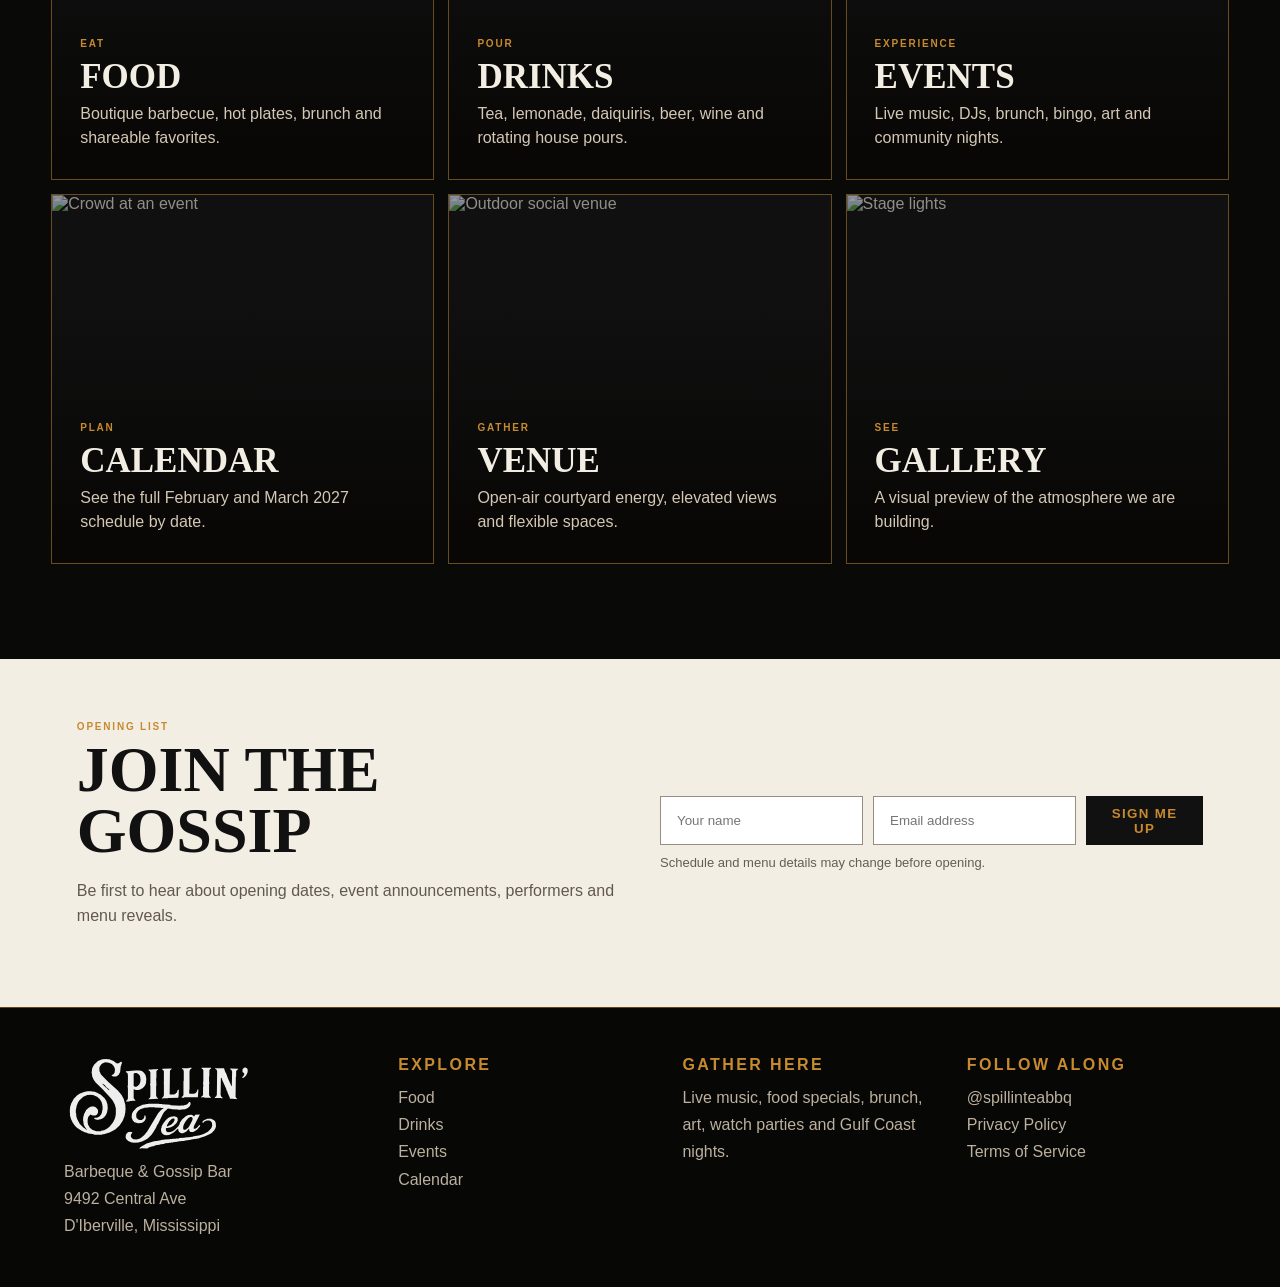
==== commit 6958a0cc: "Update homepage message to one table at a time" ====
--- a/index.html
+++ b/index.html
@@ -1 +1 @@
-<!doctype html><html lang="en"><head><meta charset="utf-8"><meta name="viewport" content="width=device-width,initial-scale=1,viewport-fit=cover"><meta name="theme-color" content="#f3eee4"><title>Spillin' Tea | Barbeque &amp; Gossip Bar</title><meta name="description" content="Live music, Southern food, open-air gatherings and Gulf Coast nights at Spillin' Tea in D'Iberville, Mississippi."><link rel="stylesheet" href="site.css"></head><body><header class="site-header"><a class="brand" href="index.html" aria-label="Spillin' Tea home"><img src="spillin-tea-logo-exact.svg" alt="Spillin' Tea"></a><nav class="tabs" aria-label="Main navigation"><a href="index.html" class="active">Home</a><a href="food.html">Food</a><a href="drinks.html">Drinks</a><a href="events.html">Events</a><a href="calendar.html">Calendar</a><a href="venue.html">Venue</a><a href="gallery.html">Gallery</a></nav><a class="join-tab" href="index.html#signup">Join the Gossip</a></header><main><section class="hero"><div class="hero-bg" style="background-image:url('https://images.unsplash.com/photo-1501386761578-eac5c94b800a?auto=format&fit=crop&w=1800&q=85')"></div><div class="hero-content"><img class="hero-logo" src="spillin-tea-logo-exact.svg" alt="Spillin' Tea"><div class="eyebrow">Barbeque &amp; Gossip Bar</div><h1>Food. Friends. A love for the arts.</h1><p>A Gulf Coast gathering place built to laugh, scream, sing and play along together.</p><div class="actions"><a class="button primary" href="calendar.html">View Calendar</a><a class="button" href="events.html">Explore Events</a></div></div></section><section class="home-intro"><div class="kicker">Welcome to Spillin' Tea</div><h2>The whole experience, one tab at a time.</h2><p>Spillin' Tea was founded on three pillars: food, friends and a love for the arts—three things that tend to get overlooked in everyday life. Our job is to create a place where the community can slow down, gather around the table and experience music, art and entertainment together.</p></section><section class="category-grid"><a class="category-card" href="food.html"><img src="https://images.unsplash.com/photo-1544025162-d76694265947?auto=format&fit=crop&w=1200&q=85" alt="Barbecue food"><div><span class="kicker">Eat</span><h3>Food</h3><p>Boutique barbecue, hot plates, brunch and shareable favorites.</p></div></a><a class="category-card" href="drinks.html"><img src="https://images.unsplash.com/photo-1470337458703-46ad1756a187?auto=format&fit=crop&w=1200&q=85" alt="Drinks at a bar"><div><span class="kicker">Pour</span><h3>Drinks</h3><p>Tea, lemonade, daiquiris, beer, wine and rotating house pours.</p></div></a><a class="category-card" href="events.html"><img src="https://images.unsplash.com/photo-1506157786151-b8491531f063?auto=format&fit=crop&w=1200&q=85" alt="Live music"><div><span class="kicker">Experience</span><h3>Events</h3><p>Live music, DJs, brunch, bingo, art and community nights.</p></div></a><a class="category-card" href="calendar.html"><img src="https://images.unsplash.com/photo-1492684223066-81342ee5ff30?auto=format&fit=crop&w=1200&q=85" alt="Crowd at an event"><div><span class="kicker">Plan</span><h3>Calendar</h3><p>See the full February and March 2027 schedule by date.</p></div></a><a class="category-card" href="venue.html"><img src="https://images.unsplash.com/photo-1524368535928-5b5e00ddc76b?auto=format&fit=crop&w=1200&q=85" alt="Outdoor social venue"><div><span class="kicker">Gather</span><h3>Venue</h3><p>Open-air courtyard energy, elevated views and flexible spaces.</p></div></a><a class="category-card" href="gallery.html"><img src="https://images.unsplash.com/photo-1514525253161-7a46d19cd819?auto=format&fit=crop&w=1200&q=85" alt="Stage lights"><div><span class="kicker">See</span><h3>Gallery</h3><p>A visual preview of the atmosphere we are building.</p></div></a></section><section class="signup" id="signup"><div><div class="kicker">Opening list</div><h2>Join the Gossip</h2><p>Be first to hear about opening dates, event announcements, performers and menu reveals.</p></div><form class="form" id="guest-list-form"><input id="guest-name" placeholder="Your name" required maxlength="120"><input id="guest-email" type="email" placeholder="Email address" required maxlength="254"><button id="guest-submit">Sign me up</button><input id="guest-website" style="position:absolute;left:-9999px" tabindex="-1"><div class="status" id="note">Schedule and menu details may change before opening.</div></form></section></main><footer class="site-footer"><div><img src="spillin-tea-logo-exact.svg" alt="Spillin' Tea"><p>Barbeque &amp; Gossip Bar<br>9492 Central Ave<br>D'Iberville, Mississippi</p></div><div><h4>Explore</h4><p><a href="food.html">Food</a><br><a href="drinks.html">Drinks</a><br><a href="events.html">Events</a><br><a href="calendar.html">Calendar</a></p></div><div><h4>Gather Here</h4><p>Live music, food specials, brunch, art, watch parties and Gulf Coast nights.</p></div><div><h4>Follow Along</h4><p>@spillinteabbq<br><a href="privacy.html">Privacy Policy</a><br><a href="terms.html">Terms of Service</a></p></div></footer><script src="site.js"></script></body></html>+<!doctype html><html lang="en"><head><meta charset="utf-8"><meta name="viewport" content="width=device-width,initial-scale=1,viewport-fit=cover"><meta name="theme-color" content="#f3eee4"><title>Spillin' Tea | Barbeque &amp; Gossip Bar</title><meta name="description" content="Live music, Southern food, open-air gatherings and Gulf Coast nights at Spillin' Tea in D'Iberville, Mississippi."><link rel="stylesheet" href="site.css"></head><body><header class="site-header"><a class="brand" href="index.html" aria-label="Spillin' Tea home"><img src="spillin-tea-logo-exact.svg" alt="Spillin' Tea"></a><nav class="tabs" aria-label="Main navigation"><a href="index.html" class="active">Home</a><a href="food.html">Food</a><a href="drinks.html">Drinks</a><a href="events.html">Events</a><a href="calendar.html">Calendar</a><a href="venue.html">Venue</a><a href="gallery.html">Gallery</a></nav><a class="join-tab" href="index.html#signup">Join the Gossip</a></header><main><section class="hero"><div class="hero-bg" style="background-image:url('https://images.unsplash.com/photo-1501386761578-eac5c94b800a?auto=format&fit=crop&w=1800&q=85')"></div><div class="hero-content"><img class="hero-logo" src="spillin-tea-logo-exact.svg" alt="Spillin' Tea"><div class="eyebrow">Barbeque &amp; Gossip Bar</div><h1>Food. Friends. A love for the arts.</h1><p>A Gulf Coast gathering place built to laugh, scream, sing and play along together.</p><div class="actions"><a class="button primary" href="calendar.html">View Calendar</a><a class="button" href="events.html">Explore Events</a></div></div></section><section class="home-intro"><div class="kicker">Welcome to Spillin' Tea</div><h2>The whole experience, one table at a time.</h2><p>Spillin' Tea was founded on three pillars: food, friends and a love for the arts—three things that tend to get overlooked in everyday life. Our job is to create a place where the community can slow down, gather around the table and experience music, art and entertainment together.</p></section><section class="category-grid"><a class="category-card" href="food.html"><img src="https://images.unsplash.com/photo-1544025162-d76694265947?auto=format&fit=crop&w=1200&q=85" alt="Barbecue food"><div><span class="kicker">Eat</span><h3>Food</h3><p>Boutique barbecue, hot plates, brunch and shareable favorites.</p></div></a><a class="category-card" href="drinks.html"><img src="https://images.unsplash.com/photo-1470337458703-46ad1756a187?auto=format&fit=crop&w=1200&q=85" alt="Drinks at a bar"><div><span class="kicker">Pour</span><h3>Drinks</h3><p>Tea, lemonade, daiquiris, beer, wine and rotating house pours.</p></div></a><a class="category-card" href="events.html"><img src="https://images.unsplash.com/photo-1506157786151-b8491531f063?auto=format&fit=crop&w=1200&q=85" alt="Live music"><div><span class="kicker">Experience</span><h3>Events</h3><p>Live music, DJs, brunch, bingo, art and community nights.</p></div></a><a class="category-card" href="calendar.html"><img src="https://images.unsplash.com/photo-1492684223066-81342ee5ff30?auto=format&fit=crop&w=1200&q=85" alt="Crowd at an event"><div><span class="kicker">Plan</span><h3>Calendar</h3><p>See the full February and March 2027 schedule by date.</p></div></a><a class="category-card" href="venue.html"><img src="https://images.unsplash.com/photo-1524368535928-5b5e00ddc76b?auto=format&fit=crop&w=1200&q=85" alt="Outdoor social venue"><div><span class="kicker">Gather</span><h3>Venue</h3><p>Open-air courtyard energy, elevated views and flexible spaces.</p></div></a><a class="category-card" href="gallery.html"><img src="https://images.unsplash.com/photo-1514525253161-7a46d19cd819?auto=format&fit=crop&w=1200&q=85" alt="Stage lights"><div><span class="kicker">See</span><h3>Gallery</h3><p>A visual preview of the atmosphere we are building.</p></div></a></section><section class="signup" id="signup"><div><div class="kicker">Opening list</div><h2>Join the Gossip</h2><p>Be first to hear about opening dates, event announcements, performers and menu reveals.</p></div><form class="form" id="guest-list-form"><input id="guest-name" placeholder="Your name" required maxlength="120"><input id="guest-email" type="email" placeholder="Email address" required maxlength="254"><button id="guest-submit">Sign me up</button><input id="guest-website" style="position:absolute;left:-9999px" tabindex="-1"><div class="status" id="note">Schedule and menu details may change before opening.</div></form></section></main><footer class="site-footer"><div><img src="spillin-tea-logo-exact.svg" alt="Spillin' Tea"><p>Barbeque &amp; Gossip Bar<br>9492 Central Ave<br>D'Iberville, Mississippi</p></div><div><h4>Explore</h4><p><a href="food.html">Food</a><br><a href="drinks.html">Drinks</a><br><a href="events.html">Events</a><br><a href="calendar.html">Calendar</a></p></div><div><h4>Gather Here</h4><p>Live music, food specials, brunch, art, watch parties and Gulf Coast nights.</p></div><div><h4>Follow Along</h4><p>@spillinteabbq<br><a href="privacy.html">Privacy Policy</a><br><a href="terms.html">Terms of Service</a></p></div></footer><script src="site.js"></script></body></html>
--- a/site.css
+++ b/site.css
@@ -1 +1 @@
-:root{--ink:#090908;--ink2:#12100d;--cream:#f3eee4;--paper:#e8dfd0;--gold:#c78a2f;--amber:#e09a31;--muted:#bcb09f;--line:rgba(199,138,47,.48);--max:1380px}*{box-sizing:border-box}html{scroll-behavior:smooth}body{margin:0;background:var(--ink);color:var(--cream);font-family:Arial,Helvetica,sans-serif}a{color:inherit}.site-header{position:sticky;top:0;z-index:100;min-height:92px;background:var(--cream);color:#111;display:grid;grid-template-columns:auto 1fr auto;align-items:center;gap:24px;padding:8px 3vw;border-bottom:1px solid #cfc5b6}.brand img{height:68px;width:auto;display:block}.tabs{display:flex;align-items:center;justify-content:center;gap:4px;min-width:0}.tabs a,.join-tab{text-decoration:none;text-transform:uppercase;font-size:10px;font-weight:900;letter-spacing:.11em;white-space:nowrap}.tabs a{padding:14px 12px;border-bottom:3px solid transparent}.tabs a:hover,.tabs a.active{color:#7b4f15;border-bottom-color:var(--gold)}.join-tab{background:#111;color:var(--gold);border:2px solid #111;box-shadow:inset 0 0 0 1px var(--gold);padding:15px 17px}.hero{min-height:calc(100svh - 92px);position:relative;display:grid;place-items:center;text-align:center;overflow:hidden;background:#000}.hero-bg{position:absolute;inset:0;background-position:center;background-size:cover;transform:scale(1.02)}.hero:after{content:"";position:absolute;inset:0;background:linear-gradient(90deg,rgba(0,0,0,.69),rgba(0,0,0,.2) 50%,rgba(0,0,0,.68)),linear-gradient(0deg,rgba(0,0,0,.88),transparent 58%,rgba(0,0,0,.28))}.hero-content{position:relative;z-index:2;width:min(980px,90%);padding:70px 0}.hero-logo{width:min(650px,82vw);filter:invert(1) drop-shadow(0 14px 35px #000);mix-blend-mode:screen}.eyebrow,.kicker{color:var(--gold);text-transform:uppercase;font-size:10px;letter-spacing:.18em;font-weight:900}.hero h1,.page-hero h1,.section-title{font-family:Georgia,serif;text-transform:uppercase}.hero h1{font-size:clamp(34px,5vw,66px);line-height:.98;margin:28px 0 12px}.hero p{font:italic 400 clamp(20px,2.7vw,34px)/1.25 Georgia,serif;color:#f0c37d;margin:0}.actions{display:flex;justify-content:center;gap:12px;flex-wrap:wrap;margin-top:30px}.button{display:inline-flex;align-items:center;justify-content:center;min-height:52px;padding:0 24px;border:1px solid var(--gold);background:#0b0907d9;text-decoration:none;text-transform:uppercase;font-size:10px;font-weight:900;letter-spacing:.13em}.button.primary{background:var(--gold);color:#111}.home-intro{max-width:980px;margin:auto;text-align:center;padding:90px 5vw 55px}.home-intro h2{font:700 clamp(39px,5.5vw,72px)/.96 Georgia,serif;text-transform:uppercase;margin:10px 0 22px}.home-intro p,.lead{color:var(--muted);line-height:1.75;font-size:17px}.category-grid{width:min(var(--max),92%);margin:0 auto 95px;display:grid;grid-template-columns:repeat(3,1fr);gap:14px}.category-card{min-height:370px;position:relative;overflow:hidden;border:1px solid var(--line);display:flex;align-items:flex-end;padding:28px;text-decoration:none;background:#111}.category-card img{position:absolute;inset:0;width:100%;height:100%;object-fit:cover;opacity:.62;transition:transform .5s ease,opacity .5s ease}.category-card:after{content:"";position:absolute;inset:0;background:linear-gradient(0deg,#080706 6%,rgba(8,7,6,.08) 75%)}.category-card>div{position:relative;z-index:2}.category-card:hover img{transform:scale(1.045);opacity:.76}.category-card h3{font:700 35px/1 Georgia,serif;text-transform:uppercase;margin:8px 0}.category-card p{color:#d4c7b4;line-height:1.55;margin:0}.page-hero{min-height:410px;padding:105px 5vw 65px;position:relative;background-position:center;background-size:cover;display:flex;align-items:flex-end}.page-hero:after{content:"";position:absolute;inset:0;background:linear-gradient(90deg,rgba(0,0,0,.88),rgba(0,0,0,.32)),linear-gradient(0deg,#090908,transparent 70%)}.page-hero>div{position:relative;z-index:2;width:min(var(--max),100%);margin:auto}.page-hero h1{font-size:clamp(58px,10vw,130px);line-height:.82;margin:10px 0 18px}.page-hero p{max-width:740px;color:#ddd0bd;line-height:1.7;font-size:17px}.content{width:min(var(--max),90%);margin:auto;padding:70px 0 100px}.section-head{display:flex;justify-content:space-between;align-items:end;gap:30px;margin:0 0 28px}.section-title{font-size:clamp(38px,5vw,70px);line-height:.93;margin:7px 0 0}.section-head p{max-width:620px;margin:0;color:var(--muted);line-height:1.65}.cards{display:grid;grid-template-columns:repeat(3,1fr);gap:16px}.card{border:1px solid var(--line);background:linear-gradient(145deg,#17130e,#090807);padding:28px}.card h2,.card h3{font-family:Georgia,serif;text-transform:uppercase;color:#f2dcb9}.card h2{font-size:34px;margin:0 0 6px}.card h3{font-size:25px;margin:26px 0 6px}.item{padding:13px 0;border-bottom:1px dotted rgba(199,138,47,.4)}.item:last-child{border-bottom:0}.item b{font:700 19px Georgia,serif;text-transform:uppercase}.item span{display:block;color:#c8baa6;line-height:1.5;margin-top:4px}.sub{color:var(--gold);text-transform:uppercase;letter-spacing:.12em;font-size:9px;font-weight:900;margin-bottom:16px}.two-col{display:grid;grid-template-columns:1fr 1fr;gap:16px}.event-list{display:grid;grid-template-columns:repeat(2,1fr);gap:16px}.event-row{border:1px solid var(--line);background:linear-gradient(145deg,#17130e,#090807);padding:26px;display:grid;grid-template-columns:95px 1fr;gap:22px}.event-day{font:700 22px/1 Georgia,serif;text-transform:uppercase;color:var(--gold)}.event-row h3{font:700 28px/1 Georgia,serif;text-transform:uppercase;margin:0 0 8px}.event-row p{color:var(--muted);line-height:1.55;margin:4px 0}.event-tags{display:flex;flex-wrap:wrap;gap:7px;margin-top:13px}.event-tags span{border:1px solid rgba(199,138,47,.35);padding:6px 8px;color:#d8c9b4;text-transform:uppercase;font-size:8px;font-weight:900;letter-spacing:.1em}.venue-grid{display:grid;grid-template-columns:1.25fr 1fr 1fr;gap:16px}.venue-card{min-height:280px;padding:28px;border:1px solid var(--line);background:linear-gradient(150deg,#17130e,#090807);display:flex;flex-direction:column;justify-content:flex-end}.venue-card.featured{grid-row:span 2;min-height:576px;background:linear-gradient(0deg,rgba(0,0,0,.82),rgba(0,0,0,.12)),url('https://images.unsplash.com/photo-1506157786151-b8491531f063?auto=format&fit=crop&w=1800&q=90') center/cover}.venue-card h3{font:700 32px/1.05 Georgia,serif;text-transform:uppercase;margin:8px 0}.venue-card p{color:#cbbca8;line-height:1.55;margin:0}.gallery-grid{display:grid;grid-template-columns:repeat(3,1fr);gap:10px}.gallery-grid img{width:100%;height:330px;object-fit:cover;border:1px solid var(--line)}.gallery-grid img:nth-child(1),.gallery-grid img:nth-child(5){grid-column:span 2}.signup{background:var(--cream);color:#111;display:grid;grid-template-columns:1fr 1fr;gap:40px;align-items:center;padding:62px 6vw}.signup h2{font:700 clamp(40px,5vw,68px)/.95 Georgia,serif;text-transform:uppercase;margin:8px 0 12px}.signup p{color:#61594e;line-height:1.6}.form{display:grid;grid-template-columns:1fr 1fr auto;gap:10px}.form input{padding:16px;border:1px solid #978e81;background:#fff}.form button{border:0;background:#111;color:var(--gold);padding:0 22px;font-weight:900;text-transform:uppercase;letter-spacing:.1em}.status{grid-column:1/-1;font-size:13px;color:#655d52}.site-footer{display:grid;grid-template-columns:1.2fr 1fr 1fr 1fr;gap:35px;padding:48px 5vw;border-top:1px solid var(--line);background:#070706}.site-footer img{width:190px;filter:invert(1)}.site-footer h4{color:var(--gold);text-transform:uppercase;letter-spacing:.15em;margin:0 0 10px}.site-footer p{color:#bcb09f;line-height:1.7;margin:0}.site-footer a{text-decoration:none}.notice{border-left:3px solid var(--gold);padding:14px 18px;background:#12100d;color:#c9bca9;line-height:1.55;margin-bottom:30px}@media(max-width:1100px){.site-header{grid-template-columns:auto 1fr}.join-tab{display:none}.tabs{justify-content:flex-end;overflow-x:auto}.category-grid,.cards{grid-template-columns:repeat(2,1fr)}.venue-grid{grid-template-columns:1fr 1fr}.venue-card.featured{grid-row:auto;grid-column:1/-1;min-height:430px}}@media(max-width:760px){.site-header{display:block;padding:7px 0 0}.brand{display:block;padding:0 16px 6px}.brand img{height:52px}.tabs{justify-content:flex-start;border-top:1px solid #d5cabc;overflow-x:auto;padding:0 8px}.tabs a{padding:13px 10px 11px}.hero{min-height:calc(100svh - 104px)}.hero h1{font-size:38px}.home-intro{padding-top:65px}.category-grid,.cards,.two-col,.event-list,.venue-grid,.gallery-grid,.signup,.site-footer{grid-template-columns:1fr}.category-card{min-height:310px}.section-head{display:block}.section-head p{margin-top:16px}.page-hero{min-height:345px;padding-top:80px}.page-hero h1{font-size:65px}.event-row{grid-template-columns:1fr}.venue-card.featured{grid-column:auto;min-height:360px}.gallery-grid img,.gallery-grid img:nth-child(1),.gallery-grid img:nth-child(5){grid-column:auto;height:280px}.form{grid-template-columns:1fr}.site-footer{gap:28px}.content{padding-top:55px}}+:root{--ink:#090908;--ink2:#12100d;--cream:#f3eee4;--paper:#e8dfd0;--gold:#c78a2f;--amber:#e09a31;--muted:#bcb09f;--line:rgba(199,138,47,.48);--max:1380px}*{box-sizing:border-box}html{scroll-behavior:smooth}body{margin:0;background:var(--ink);color:var(--cream);font-family:Arial,Helvetica,sans-serif}a{color:inherit}.site-header{position:sticky;top:0;z-index:100;min-height:92px;background:var(--cream);color:#111;display:grid;grid-template-columns:auto 1fr auto;align-items:center;gap:24px;padding:8px 3vw;border-bottom:1px solid #cfc5b6}.brand img{height:68px;width:auto;display:block}.tabs{display:flex;align-items:center;justify-content:center;gap:4px;min-width:0}.tabs a,.join-tab{text-decoration:none;text-transform:uppercase;font-size:10px;font-weight:900;letter-spacing:.11em;white-space:nowrap}.tabs a{padding:14px 12px;border-bottom:3px solid transparent}.tabs a:hover,.tabs a.active{color:#7b4f15;border-bottom-color:var(--gold)}.join-tab{background:#111;color:var(--gold);border:2px solid #111;box-shadow:inset 0 0 0 1px var(--gold);padding:15px 17px}.hero{min-height:calc(100svh - 92px);position:relative;display:grid;place-items:center;text-align:center;overflow:hidden;background:#000}.hero-bg{position:absolute;inset:0;background-position:center;background-size:cover;transform:scale(1.02)}.hero:after{content:"";position:absolute;inset:0;background:linear-gradient(90deg,rgba(0,0,0,.69),rgba(0,0,0,.2) 50%,rgba(0,0,0,.68)),linear-gradient(0deg,rgba(0,0,0,.88),transparent 58%,rgba(0,0,0,.28))}.hero-content{position:relative;z-index:2;width:min(980px,90%);padding:70px 0}.hero-logo{width:min(650px,82vw);filter:invert(1) drop-shadow(0 14px 35px #000);mix-blend-mode:screen}.eyebrow,.kicker{color:var(--gold);text-transform:uppercase;font-size:10px;letter-spacing:.18em;font-weight:900}.hero h1,.page-hero h1,.section-title{font-family:Georgia,serif;text-transform:uppercase}.hero h1{font-size:clamp(34px,5vw,66px);line-height:.98;margin:28px 0 12px}.hero p{font:italic 400 clamp(20px,2.7vw,34px)/1.25 Georgia,serif;color:#f0c37d;margin:0}.actions{display:flex;justify-content:center;gap:12px;flex-wrap:wrap;margin-top:30px}.button{display:inline-flex;align-items:center;justify-content:center;min-height:52px;padding:0 24px;border:1px solid var(--gold);background:#0b0907d9;text-decoration:none;text-transform:uppercase;font-size:10px;font-weight:900;letter-spacing:.13em}.button.primary{background:var(--gold);color:#111}.home-intro{max-width:980px;margin:auto;text-align:center;padding:90px 5vw 55px}.home-intro h2{font:700 clamp(39px,5.5vw,72px)/.96 Georgia,serif;text-transform:uppercase;margin:10px 0 22px}.home-intro p,.lead{color:var(--muted);line-height:1.75;font-size:17px}.category-grid{width:min(var(--max),92%);margin:0 auto 95px;display:grid;grid-template-columns:repeat(3,1fr);gap:14px}.category-card{min-height:370px;position:relative;overflow:hidden;border:1px solid var(--line);display:flex;align-items:flex-end;padding:28px;text-decoration:none;background:#111}.category-card img{position:absolute;inset:0;width:100%;height:100%;object-fit:cover;opacity:.62;transition:transform .5s ease,opacity .5s ease}.category-card:after{content:"";position:absolute;inset:0;background:linear-gradient(0deg,#080706 6%,rgba(8,7,6,.08) 75%)}.category-card>div{position:relative;z-index:2}.category-card:hover img{transform:scale(1.045);opacity:.76}.category-card h3{font:700 35px/1 Georgia,serif;text-transform:uppercase;margin:8px 0}.category-card p{color:#d4c7b4;line-height:1.55;margin:0}.page-hero{min-height:410px;padding:105px 5vw 65px;position:relative;background-position:center;background-size:cover;display:flex;align-items:flex-end}.page-hero:after{content:"";position:absolute;inset:0;background:linear-gradient(90deg,rgba(0,0,0,.88),rgba(0,0,0,.32)),linear-gradient(0deg,#090908,transparent 70%)}.page-hero>div{position:relative;z-index:2;width:min(var(--max),100%);margin:auto}.page-hero h1{font-size:clamp(58px,10vw,130px);line-height:.82;margin:10px 0 18px}.page-hero p{max-width:740px;color:#ddd0bd;line-height:1.7;font-size:17px}.content{width:min(var(--max),90%);margin:auto;padding:70px 0 100px}.section-head{display:flex;justify-content:space-between;align-items:end;gap:30px;margin:0 0 28px}.section-title{font-size:clamp(38px,5vw,70px);line-height:.93;margin:7px 0 0}.section-head p{max-width:620px;margin:0;color:var(--muted);line-height:1.65}.cards{display:grid;grid-template-columns:repeat(3,1fr);gap:16px}.card{border:1px solid var(--line);background:linear-gradient(145deg,#17130e,#090807);padding:28px}.card h2,.card h3{font-family:Georgia,serif;text-transform:uppercase;color:#f2dcb9}.card h2{font-size:34px;margin:0 0 6px}.card h3{font-size:25px;margin:26px 0 6px}.item{padding:13px 0;border-bottom:1px dotted rgba(199,138,47,.4)}.item:last-child{border-bottom:0}.item b{font:700 19px Georgia,serif;text-transform:uppercase}.item span{display:block;color:#c8baa6;line-height:1.5;margin-top:4px}.sub{color:var(--gold);text-transform:uppercase;letter-spacing:.12em;font-size:9px;font-weight:900;margin-bottom:16px}.two-col{display:grid;grid-template-columns:1fr 1fr;gap:16px}.event-list{display:grid;grid-template-columns:repeat(2,1fr);gap:16px}.event-row{border:1px solid var(--line);background:linear-gradient(145deg,#17130e,#090807);padding:26px;display:grid;grid-template-columns:95px 1fr;gap:22px}.event-day{font:700 22px/1 Georgia,serif;text-transform:uppercase;color:var(--gold)}.event-row h3{font:700 28px/1 Georgia,serif;text-transform:uppercase;margin:0 0 8px}.event-row p{color:var(--muted);line-height:1.55;margin:4px 0}.event-tags{display:flex;flex-wrap:wrap;gap:7px;margin-top:13px}.event-tags span{border:1px solid rgba(199,138,47,.35);padding:6px 8px;color:#d8c9b4;text-transform:uppercase;font-size:8px;font-weight:900;letter-spacing:.1em}.venue-grid{display:grid;grid-template-columns:1.25fr 1fr 1fr;gap:16px}.venue-card{min-height:280px;padding:28px;border:1px solid var(--line);background:linear-gradient(150deg,#17130e,#090807);display:flex;flex-direction:column;justify-content:flex-end}.venue-card.featured{grid-row:span 2;min-height:576px;background:linear-gradient(0deg,rgba(0,0,0,.82),rgba(0,0,0,.12)),url('https://images.unsplash.com/photo-1506157786151-b8491531f063?auto=format&fit=crop&w=1800&q=90') center/cover}.venue-card h3{font:700 32px/1.05 Georgia,serif;text-transform:uppercase;margin:8px 0}.venue-card p{color:#cbbca8;line-height:1.55;margin:0}.gallery-grid{display:grid;grid-template-columns:repeat(3,1fr);gap:10px}.gallery-grid img{width:100%;height:330px;object-fit:cover;border:1px solid var(--line)}.gallery-grid img:nth-child(1),.gallery-grid img:nth-child(5){grid-column:span 2}.signup{background:var(--cream);color:#111;display:grid;grid-template-columns:1fr 1fr;gap:40px;align-items:center;padding:62px 6vw}.signup h2{font:700 clamp(40px,5vw,68px)/.95 Georgia,serif;text-transform:uppercase;margin:8px 0 12px}.signup p{color:#61594e;line-height:1.6}.form{display:grid;grid-template-columns:1fr 1fr auto;gap:10px}.form input{padding:16px;border:1px solid #978e81;background:#fff}.form button{border:0;background:#111;color:var(--gold);padding:0 22px;font-weight:900;text-transform:uppercase;letter-spacing:.1em}.status{grid-column:1/-1;font-size:13px;color:#655d52}.site-footer{display:grid;grid-template-columns:1.2fr 1fr 1fr 1fr;gap:35px;padding:48px 5vw;border-top:1px solid var(--line);background:#070706}.site-footer img{width:190px;filter:invert(1)}.site-footer h4{color:var(--gold);text-transform:uppercase;letter-spacing:.15em;margin:0 0 10px}.site-footer p{color:#bcb09f;line-height:1.7;margin:0}.site-footer a{text-decoration:none}.notice{border-left:3px solid var(--gold);padding:14px 18px;background:#12100d;color:#c9bca9;line-height:1.55;margin-bottom:30px}@media(max-width:1100px){.site-header{grid-template-columns:auto 1fr}.join-tab{display:none}.tabs{justify-content:flex-end;overflow-x:auto}.category-grid,.cards{grid-template-columns:repeat(2,1fr)}.venue-grid{grid-template-columns:1fr 1fr}.venue-card.featured{grid-row:auto;grid-column:1/-1;min-height:430px}}@media(max-width:760px){.site-header{display:block;padding:7px 0 0}.brand{display:block;padding:0 16px 6px}.brand img{height:52px}.tabs{justify-content:flex-start;border-top:1px solid #d5cabc;overflow-x:auto;padding:0 8px}.tabs a{padding:13px 10px 11px}.hero{min-height:calc(100svh - 104px)}.hero h1{font-size:38px}.home-intro{padding-top:65px}.category-grid,.cards,.two-col,.event-list,.venue-grid,.gallery-grid,.signup,.site-footer{grid-template-columns:1fr}.category-card{min-height:310px}.section-head{display:block}.section-head p{margin-top:16px}.page-hero{min-height:345px;padding-top:80px}.page-hero h1{font-size:65px}.event-row{grid-template-columns:1fr}.venue-card.featured{grid-column:auto;min-height:360px}.gallery-grid img,.gallery-grid img:nth-child(1),.gallery-grid img:nth-child(5){grid-column:auto;height:280px}.form{grid-template-columns:1fr}.site-footer{gap:28px}.content{padding-top:55px}}.art-grid .art-label,.art-grid .art-copy p{display:none}.gallery-intro p{font-size:0;line-height:0}.gallery-intro p::after{content:"Five original pieces inspired by South Mississippi's marshes, working waterfront, live music, old oaks and coastal streets.";display:block;font-size:16px;line-height:1.7;color:var(--muted)}.hero-bg{background-image:url('https://images.unsplash.com/photo-1516450360452-9312f5e86fc7?auto=format&fit=crop&w=1800&q=88')!important}.gallery-grid img[src*="photo-1501386761578"]{content:url('https://images.unsplash.com/photo-1516450360452-9312f5e86fc7?auto=format&fit=crop&w=1400&q=88')}
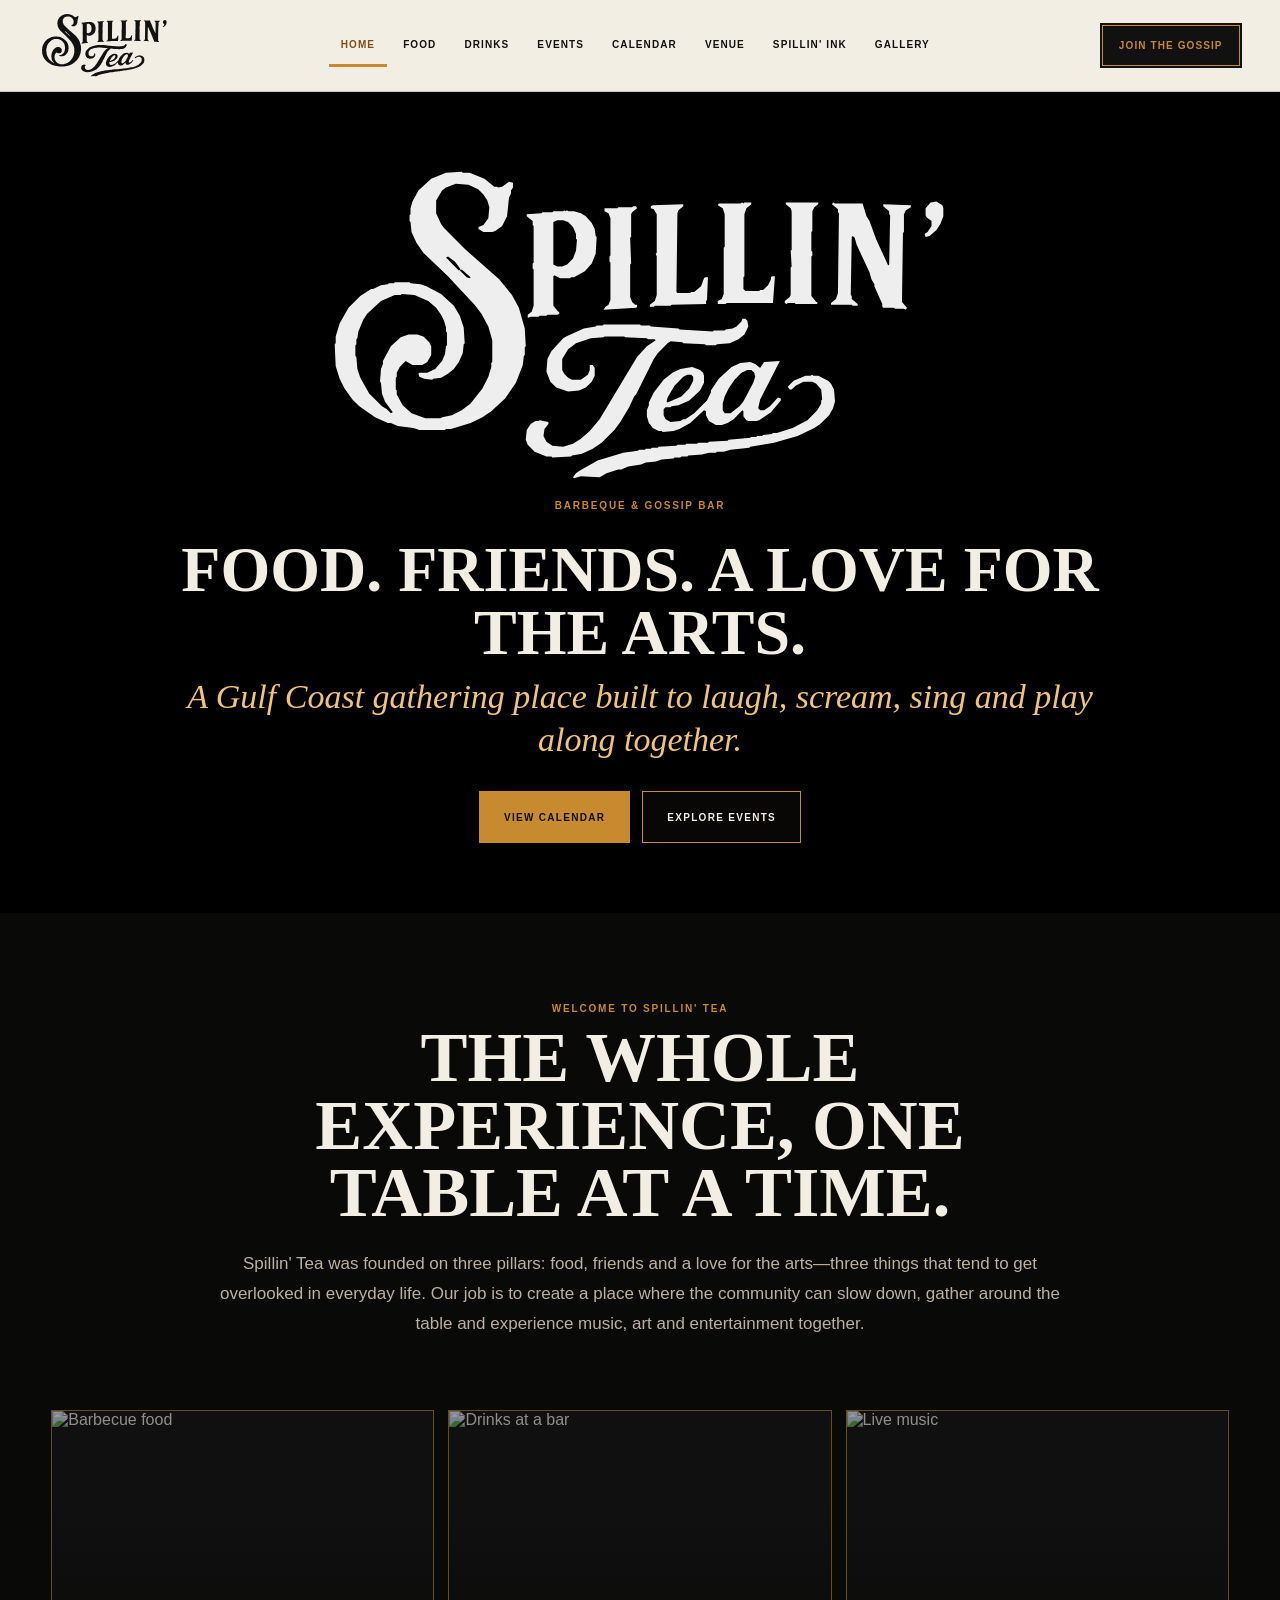
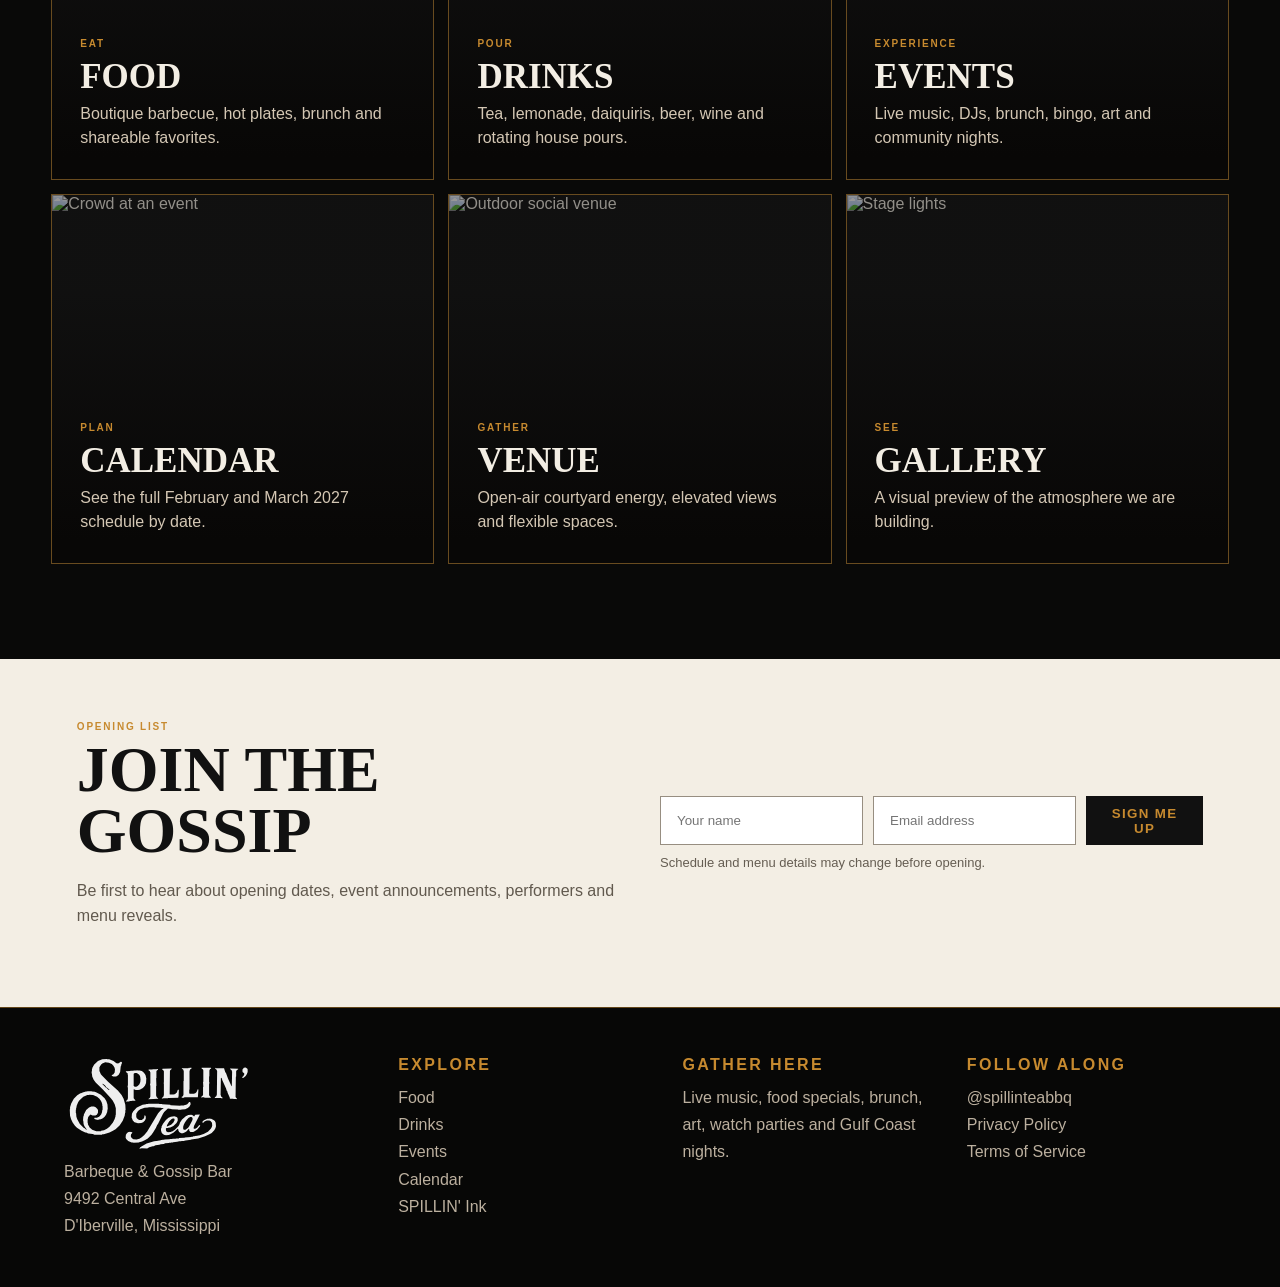
==== commit e568da8e: "Add SPILLIN' Ink navigation tab" ====
--- a/index.html
+++ b/index.html
@@ -1 +1 @@
-<!doctype html><html lang="en"><head><meta charset="utf-8"><meta name="viewport" content="width=device-width,initial-scale=1,viewport-fit=cover"><meta name="theme-color" content="#f3eee4"><title>Spillin' Tea | Barbeque &amp; Gossip Bar</title><meta name="description" content="Live music, Southern food, open-air gatherings and Gulf Coast nights at Spillin' Tea in D'Iberville, Mississippi."><link rel="stylesheet" href="site.css"></head><body><header class="site-header"><a class="brand" href="index.html" aria-label="Spillin' Tea home"><img src="spillin-tea-logo-exact.svg" alt="Spillin' Tea"></a><nav class="tabs" aria-label="Main navigation"><a href="index.html" class="active">Home</a><a href="food.html">Food</a><a href="drinks.html">Drinks</a><a href="events.html">Events</a><a href="calendar.html">Calendar</a><a href="venue.html">Venue</a><a href="gallery.html">Gallery</a></nav><a class="join-tab" href="index.html#signup">Join the Gossip</a></header><main><section class="hero"><div class="hero-bg" style="background-image:url('https://images.unsplash.com/photo-1501386761578-eac5c94b800a?auto=format&fit=crop&w=1800&q=85')"></div><div class="hero-content"><img class="hero-logo" src="spillin-tea-logo-exact.svg" alt="Spillin' Tea"><div class="eyebrow">Barbeque &amp; Gossip Bar</div><h1>Food. Friends. A love for the arts.</h1><p>A Gulf Coast gathering place built to laugh, scream, sing and play along together.</p><div class="actions"><a class="button primary" href="calendar.html">View Calendar</a><a class="button" href="events.html">Explore Events</a></div></div></section><section class="home-intro"><div class="kicker">Welcome to Spillin' Tea</div><h2>The whole experience, one table at a time.</h2><p>Spillin' Tea was founded on three pillars: food, friends and a love for the arts—three things that tend to get overlooked in everyday life. Our job is to create a place where the community can slow down, gather around the table and experience music, art and entertainment together.</p></section><section class="category-grid"><a class="category-card" href="food.html"><img src="https://images.unsplash.com/photo-1544025162-d76694265947?auto=format&fit=crop&w=1200&q=85" alt="Barbecue food"><div><span class="kicker">Eat</span><h3>Food</h3><p>Boutique barbecue, hot plates, brunch and shareable favorites.</p></div></a><a class="category-card" href="drinks.html"><img src="https://images.unsplash.com/photo-1470337458703-46ad1756a187?auto=format&fit=crop&w=1200&q=85" alt="Drinks at a bar"><div><span class="kicker">Pour</span><h3>Drinks</h3><p>Tea, lemonade, daiquiris, beer, wine and rotating house pours.</p></div></a><a class="category-card" href="events.html"><img src="https://images.unsplash.com/photo-1506157786151-b8491531f063?auto=format&fit=crop&w=1200&q=85" alt="Live music"><div><span class="kicker">Experience</span><h3>Events</h3><p>Live music, DJs, brunch, bingo, art and community nights.</p></div></a><a class="category-card" href="calendar.html"><img src="https://images.unsplash.com/photo-1492684223066-81342ee5ff30?auto=format&fit=crop&w=1200&q=85" alt="Crowd at an event"><div><span class="kicker">Plan</span><h3>Calendar</h3><p>See the full February and March 2027 schedule by date.</p></div></a><a class="category-card" href="venue.html"><img src="https://images.unsplash.com/photo-1524368535928-5b5e00ddc76b?auto=format&fit=crop&w=1200&q=85" alt="Outdoor social venue"><div><span class="kicker">Gather</span><h3>Venue</h3><p>Open-air courtyard energy, elevated views and flexible spaces.</p></div></a><a class="category-card" href="gallery.html"><img src="https://images.unsplash.com/photo-1514525253161-7a46d19cd819?auto=format&fit=crop&w=1200&q=85" alt="Stage lights"><div><span class="kicker">See</span><h3>Gallery</h3><p>A visual preview of the atmosphere we are building.</p></div></a></section><section class="signup" id="signup"><div><div class="kicker">Opening list</div><h2>Join the Gossip</h2><p>Be first to hear about opening dates, event announcements, performers and menu reveals.</p></div><form class="form" id="guest-list-form"><input id="guest-name" placeholder="Your name" required maxlength="120"><input id="guest-email" type="email" placeholder="Email address" required maxlength="254"><button id="guest-submit">Sign me up</button><input id="guest-website" style="position:absolute;left:-9999px" tabindex="-1"><div class="status" id="note">Schedule and menu details may change before opening.</div></form></section></main><footer class="site-footer"><div><img src="spillin-tea-logo-exact.svg" alt="Spillin' Tea"><p>Barbeque &amp; Gossip Bar<br>9492 Central Ave<br>D'Iberville, Mississippi</p></div><div><h4>Explore</h4><p><a href="food.html">Food</a><br><a href="drinks.html">Drinks</a><br><a href="events.html">Events</a><br><a href="calendar.html">Calendar</a></p></div><div><h4>Gather Here</h4><p>Live music, food specials, brunch, art, watch parties and Gulf Coast nights.</p></div><div><h4>Follow Along</h4><p>@spillinteabbq<br><a href="privacy.html">Privacy Policy</a><br><a href="terms.html">Terms of Service</a></p></div></footer><script src="site.js"></script></body></html>+<!doctype html><html lang="en"><head><meta charset="utf-8"><meta name="viewport" content="width=device-width,initial-scale=1,viewport-fit=cover"><meta name="theme-color" content="#f3eee4"><title>Spillin' Tea | Barbeque &amp; Gossip Bar</title><meta name="description" content="Live music, Southern food, open-air gatherings and Gulf Coast nights at Spillin' Tea in D'Iberville, Mississippi."><link rel="stylesheet" href="site.css"></head><body><header class="site-header"><a class="brand" href="index.html" aria-label="Spillin' Tea home"><img src="spillin-tea-logo-exact.svg" alt="Spillin' Tea"></a><nav class="tabs" aria-label="Main navigation"><a href="index.html" class="active">Home</a><a href="food.html">Food</a><a href="drinks.html">Drinks</a><a href="events.html">Events</a><a href="calendar.html">Calendar</a><a href="venue.html">Venue</a><a href="ink.html">SPILLIN' Ink</a><a href="gallery.html">Gallery</a></nav><a class="join-tab" href="index.html#signup">Join the Gossip</a></header><main><section class="hero"><div class="hero-bg" style="background-image:url('https://images.unsplash.com/photo-1501386761578-eac5c94b800a?auto=format&fit=crop&w=1800&q=85')"></div><div class="hero-content"><img class="hero-logo" src="spillin-tea-logo-exact.svg" alt="Spillin' Tea"><div class="eyebrow">Barbeque &amp; Gossip Bar</div><h1>Food. Friends. A love for the arts.</h1><p>A Gulf Coast gathering place built to laugh, scream, sing and play along together.</p><div class="actions"><a class="button primary" href="calendar.html">View Calendar</a><a class="button" href="events.html">Explore Events</a></div></div></section><section class="home-intro"><div class="kicker">Welcome to Spillin' Tea</div><h2>The whole experience, one table at a time.</h2><p>Spillin' Tea was founded on three pillars: food, friends and a love for the arts—three things that tend to get overlooked in everyday life. Our job is to create a place where the community can slow down, gather around the table and experience music, art and entertainment together.</p></section><section class="category-grid"><a class="category-card" href="food.html"><img src="https://images.unsplash.com/photo-1544025162-d76694265947?auto=format&fit=crop&w=1200&q=85" alt="Barbecue food"><div><span class="kicker">Eat</span><h3>Food</h3><p>Boutique barbecue, hot plates, brunch and shareable favorites.</p></div></a><a class="category-card" href="drinks.html"><img src="https://images.unsplash.com/photo-1470337458703-46ad1756a187?auto=format&fit=crop&w=1200&q=85" alt="Drinks at a bar"><div><span class="kicker">Pour</span><h3>Drinks</h3><p>Tea, lemonade, daiquiris, beer, wine and rotating house pours.</p></div></a><a class="category-card" href="events.html"><img src="https://images.unsplash.com/photo-1506157786151-b8491531f063?auto=format&fit=crop&w=1200&q=85" alt="Live music"><div><span class="kicker">Experience</span><h3>Events</h3><p>Live music, DJs, brunch, bingo, art and community nights.</p></div></a><a class="category-card" href="calendar.html"><img src="https://images.unsplash.com/photo-1492684223066-81342ee5ff30?auto=format&fit=crop&w=1200&q=85" alt="Crowd at an event"><div><span class="kicker">Plan</span><h3>Calendar</h3><p>See the full February and March 2027 schedule by date.</p></div></a><a class="category-card" href="venue.html"><img src="https://images.unsplash.com/photo-1524368535928-5b5e00ddc76b?auto=format&fit=crop&w=1200&q=85" alt="Outdoor social venue"><div><span class="kicker">Gather</span><h3>Venue</h3><p>Open-air courtyard energy, elevated views and flexible spaces.</p></div></a><a class="category-card" href="gallery.html"><img src="https://images.unsplash.com/photo-1514525253161-7a46d19cd819?auto=format&fit=crop&w=1200&q=85" alt="Stage lights"><div><span class="kicker">See</span><h3>Gallery</h3><p>A visual preview of the atmosphere we are building.</p></div></a></section><section class="signup" id="signup"><div><div class="kicker">Opening list</div><h2>Join the Gossip</h2><p>Be first to hear about opening dates, event announcements, performers and menu reveals.</p></div><form class="form" id="guest-list-form"><input id="guest-name" placeholder="Your name" required maxlength="120"><input id="guest-email" type="email" placeholder="Email address" required maxlength="254"><button id="guest-submit">Sign me up</button><input id="guest-website" style="position:absolute;left:-9999px" tabindex="-1"><div class="status" id="note">Schedule and menu details may change before opening.</div></form></section></main><footer class="site-footer"><div><img src="spillin-tea-logo-exact.svg" alt="Spillin' Tea"><p>Barbeque &amp; Gossip Bar<br>9492 Central Ave<br>D'Iberville, Mississippi</p></div><div><h4>Explore</h4><p><a href="food.html">Food</a><br><a href="drinks.html">Drinks</a><br><a href="events.html">Events</a><br><a href="calendar.html">Calendar</a><br><a href="ink.html">SPILLIN' Ink</a></p></div><div><h4>Gather Here</h4><p>Live music, food specials, brunch, art, watch parties and Gulf Coast nights.</p></div><div><h4>Follow Along</h4><p>@spillinteabbq<br><a href="privacy.html">Privacy Policy</a><br><a href="terms.html">Terms of Service</a></p></div></footer><script src="site.js"></script></body></html>
--- a/site.css
+++ b/site.css
@@ -1 +1 @@
-:root{--ink:#090908;--ink2:#12100d;--cream:#f3eee4;--paper:#e8dfd0;--gold:#c78a2f;--amber:#e09a31;--muted:#bcb09f;--line:rgba(199,138,47,.48);--max:1380px}*{box-sizing:border-box}html{scroll-behavior:smooth}body{margin:0;background:var(--ink);color:var(--cream);font-family:Arial,Helvetica,sans-serif}a{color:inherit}.site-header{position:sticky;top:0;z-index:100;min-height:92px;background:var(--cream);color:#111;display:grid;grid-template-columns:auto 1fr auto;align-items:center;gap:24px;padding:8px 3vw;border-bottom:1px solid #cfc5b6}.brand img{height:68px;width:auto;display:block}.tabs{display:flex;align-items:center;justify-content:center;gap:4px;min-width:0}.tabs a,.join-tab{text-decoration:none;text-transform:uppercase;font-size:10px;font-weight:900;letter-spacing:.11em;white-space:nowrap}.tabs a{padding:14px 12px;border-bottom:3px solid transparent}.tabs a:hover,.tabs a.active{color:#7b4f15;border-bottom-color:var(--gold)}.join-tab{background:#111;color:var(--gold);border:2px solid #111;box-shadow:inset 0 0 0 1px var(--gold);padding:15px 17px}.hero{min-height:calc(100svh - 92px);position:relative;display:grid;place-items:center;text-align:center;overflow:hidden;background:#000}.hero-bg{position:absolute;inset:0;background-position:center;background-size:cover;transform:scale(1.02)}.hero:after{content:"";position:absolute;inset:0;background:linear-gradient(90deg,rgba(0,0,0,.69),rgba(0,0,0,.2) 50%,rgba(0,0,0,.68)),linear-gradient(0deg,rgba(0,0,0,.88),transparent 58%,rgba(0,0,0,.28))}.hero-content{position:relative;z-index:2;width:min(980px,90%);padding:70px 0}.hero-logo{width:min(650px,82vw);filter:invert(1) drop-shadow(0 14px 35px #000);mix-blend-mode:screen}.eyebrow,.kicker{color:var(--gold);text-transform:uppercase;font-size:10px;letter-spacing:.18em;font-weight:900}.hero h1,.page-hero h1,.section-title{font-family:Georgia,serif;text-transform:uppercase}.hero h1{font-size:clamp(34px,5vw,66px);line-height:.98;margin:28px 0 12px}.hero p{font:italic 400 clamp(20px,2.7vw,34px)/1.25 Georgia,serif;color:#f0c37d;margin:0}.actions{display:flex;justify-content:center;gap:12px;flex-wrap:wrap;margin-top:30px}.button{display:inline-flex;align-items:center;justify-content:center;min-height:52px;padding:0 24px;border:1px solid var(--gold);background:#0b0907d9;text-decoration:none;text-transform:uppercase;font-size:10px;font-weight:900;letter-spacing:.13em}.button.primary{background:var(--gold);color:#111}.home-intro{max-width:980px;margin:auto;text-align:center;padding:90px 5vw 55px}.home-intro h2{font:700 clamp(39px,5.5vw,72px)/.96 Georgia,serif;text-transform:uppercase;margin:10px 0 22px}.home-intro p,.lead{color:var(--muted);line-height:1.75;font-size:17px}.category-grid{width:min(var(--max),92%);margin:0 auto 95px;display:grid;grid-template-columns:repeat(3,1fr);gap:14px}.category-card{min-height:370px;position:relative;overflow:hidden;border:1px solid var(--line);display:flex;align-items:flex-end;padding:28px;text-decoration:none;background:#111}.category-card img{position:absolute;inset:0;width:100%;height:100%;object-fit:cover;opacity:.62;transition:transform .5s ease,opacity .5s ease}.category-card:after{content:"";position:absolute;inset:0;background:linear-gradient(0deg,#080706 6%,rgba(8,7,6,.08) 75%)}.category-card>div{position:relative;z-index:2}.category-card:hover img{transform:scale(1.045);opacity:.76}.category-card h3{font:700 35px/1 Georgia,serif;text-transform:uppercase;margin:8px 0}.category-card p{color:#d4c7b4;line-height:1.55;margin:0}.page-hero{min-height:410px;padding:105px 5vw 65px;position:relative;background-position:center;background-size:cover;display:flex;align-items:flex-end}.page-hero:after{content:"";position:absolute;inset:0;background:linear-gradient(90deg,rgba(0,0,0,.88),rgba(0,0,0,.32)),linear-gradient(0deg,#090908,transparent 70%)}.page-hero>div{position:relative;z-index:2;width:min(var(--max),100%);margin:auto}.page-hero h1{font-size:clamp(58px,10vw,130px);line-height:.82;margin:10px 0 18px}.page-hero p{max-width:740px;color:#ddd0bd;line-height:1.7;font-size:17px}.content{width:min(var(--max),90%);margin:auto;padding:70px 0 100px}.section-head{display:flex;justify-content:space-between;align-items:end;gap:30px;margin:0 0 28px}.section-title{font-size:clamp(38px,5vw,70px);line-height:.93;margin:7px 0 0}.section-head p{max-width:620px;margin:0;color:var(--muted);line-height:1.65}.cards{display:grid;grid-template-columns:repeat(3,1fr);gap:16px}.card{border:1px solid var(--line);background:linear-gradient(145deg,#17130e,#090807);padding:28px}.card h2,.card h3{font-family:Georgia,serif;text-transform:uppercase;color:#f2dcb9}.card h2{font-size:34px;margin:0 0 6px}.card h3{font-size:25px;margin:26px 0 6px}.item{padding:13px 0;border-bottom:1px dotted rgba(199,138,47,.4)}.item:last-child{border-bottom:0}.item b{font:700 19px Georgia,serif;text-transform:uppercase}.item span{display:block;color:#c8baa6;line-height:1.5;margin-top:4px}.sub{color:var(--gold);text-transform:uppercase;letter-spacing:.12em;font-size:9px;font-weight:900;margin-bottom:16px}.two-col{display:grid;grid-template-columns:1fr 1fr;gap:16px}.event-list{display:grid;grid-template-columns:repeat(2,1fr);gap:16px}.event-row{border:1px solid var(--line);background:linear-gradient(145deg,#17130e,#090807);padding:26px;display:grid;grid-template-columns:95px 1fr;gap:22px}.event-day{font:700 22px/1 Georgia,serif;text-transform:uppercase;color:var(--gold)}.event-row h3{font:700 28px/1 Georgia,serif;text-transform:uppercase;margin:0 0 8px}.event-row p{color:var(--muted);line-height:1.55;margin:4px 0}.event-tags{display:flex;flex-wrap:wrap;gap:7px;margin-top:13px}.event-tags span{border:1px solid rgba(199,138,47,.35);padding:6px 8px;color:#d8c9b4;text-transform:uppercase;font-size:8px;font-weight:900;letter-spacing:.1em}.venue-grid{display:grid;grid-template-columns:1.25fr 1fr 1fr;gap:16px}.venue-card{min-height:280px;padding:28px;border:1px solid var(--line);background:linear-gradient(150deg,#17130e,#090807);display:flex;flex-direction:column;justify-content:flex-end}.venue-card.featured{grid-row:span 2;min-height:576px;background:linear-gradient(0deg,rgba(0,0,0,.82),rgba(0,0,0,.12)),url('https://images.unsplash.com/photo-1506157786151-b8491531f063?auto=format&fit=crop&w=1800&q=90') center/cover}.venue-card h3{font:700 32px/1.05 Georgia,serif;text-transform:uppercase;margin:8px 0}.venue-card p{color:#cbbca8;line-height:1.55;margin:0}.gallery-grid{display:grid;grid-template-columns:repeat(3,1fr);gap:10px}.gallery-grid img{width:100%;height:330px;object-fit:cover;border:1px solid var(--line)}.gallery-grid img:nth-child(1),.gallery-grid img:nth-child(5){grid-column:span 2}.signup{background:var(--cream);color:#111;display:grid;grid-template-columns:1fr 1fr;gap:40px;align-items:center;padding:62px 6vw}.signup h2{font:700 clamp(40px,5vw,68px)/.95 Georgia,serif;text-transform:uppercase;margin:8px 0 12px}.signup p{color:#61594e;line-height:1.6}.form{display:grid;grid-template-columns:1fr 1fr auto;gap:10px}.form input{padding:16px;border:1px solid #978e81;background:#fff}.form button{border:0;background:#111;color:var(--gold);padding:0 22px;font-weight:900;text-transform:uppercase;letter-spacing:.1em}.status{grid-column:1/-1;font-size:13px;color:#655d52}.site-footer{display:grid;grid-template-columns:1.2fr 1fr 1fr 1fr;gap:35px;padding:48px 5vw;border-top:1px solid var(--line);background:#070706}.site-footer img{width:190px;filter:invert(1)}.site-footer h4{color:var(--gold);text-transform:uppercase;letter-spacing:.15em;margin:0 0 10px}.site-footer p{color:#bcb09f;line-height:1.7;margin:0}.site-footer a{text-decoration:none}.notice{border-left:3px solid var(--gold);padding:14px 18px;background:#12100d;color:#c9bca9;line-height:1.55;margin-bottom:30px}@media(max-width:1100px){.site-header{grid-template-columns:auto 1fr}.join-tab{display:none}.tabs{justify-content:flex-end;overflow-x:auto}.category-grid,.cards{grid-template-columns:repeat(2,1fr)}.venue-grid{grid-template-columns:1fr 1fr}.venue-card.featured{grid-row:auto;grid-column:1/-1;min-height:430px}}@media(max-width:760px){.site-header{display:block;padding:7px 0 0}.brand{display:block;padding:0 16px 6px}.brand img{height:52px}.tabs{justify-content:flex-start;border-top:1px solid #d5cabc;overflow-x:auto;padding:0 8px}.tabs a{padding:13px 10px 11px}.hero{min-height:calc(100svh - 104px)}.hero h1{font-size:38px}.home-intro{padding-top:65px}.category-grid,.cards,.two-col,.event-list,.venue-grid,.gallery-grid,.signup,.site-footer{grid-template-columns:1fr}.category-card{min-height:310px}.section-head{display:block}.section-head p{margin-top:16px}.page-hero{min-height:345px;padding-top:80px}.page-hero h1{font-size:65px}.event-row{grid-template-columns:1fr}.venue-card.featured{grid-column:auto;min-height:360px}.gallery-grid img,.gallery-grid img:nth-child(1),.gallery-grid img:nth-child(5){grid-column:auto;height:280px}.form{grid-template-columns:1fr}.site-footer{gap:28px}.content{padding-top:55px}}.art-grid .art-label,.art-grid .art-copy p{display:none}.gallery-intro p{font-size:0;line-height:0}.gallery-intro p::after{content:"Five original pieces inspired by South Mississippi's marshes, working waterfront, live music, old oaks and coastal streets.";display:block;font-size:16px;line-height:1.7;color:var(--muted)}.hero-bg{background-image:url('https://images.unsplash.com/photo-1516450360452-9312f5e86fc7?auto=format&fit=crop&w=1800&q=88')!important}.gallery-grid img[src*="photo-1501386761578"]{content:url('https://images.unsplash.com/photo-1516450360452-9312f5e86fc7?auto=format&fit=crop&w=1400&q=88')}+:root{--ink:#090908;--ink2:#12100d;--cream:#f3eee4;--paper:#e8dfd0;--gold:#c78a2f;--amber:#e09a31;--muted:#bcb09f;--line:rgba(199,138,47,.48);--max:1380px}*{box-sizing:border-box}html{scroll-behavior:smooth}body{margin:0;background:var(--ink);color:var(--cream);font-family:Arial,Helvetica,sans-serif}a{color:inherit}.site-header{position:sticky;top:0;z-index:100;min-height:92px;background:var(--cream);color:#111;display:grid;grid-template-columns:auto 1fr auto;align-items:center;gap:24px;padding:8px 3vw;border-bottom:1px solid #cfc5b6}.brand img{height:68px;width:auto;display:block}.tabs{display:flex;align-items:center;justify-content:center;gap:4px;min-width:0}.tabs a,.join-tab{text-decoration:none;text-transform:uppercase;font-size:10px;font-weight:900;letter-spacing:.11em;white-space:nowrap}.tabs a{padding:14px 12px;border-bottom:3px solid transparent}.tabs a:hover,.tabs a.active{color:#7b4f15;border-bottom-color:var(--gold)}.join-tab{background:#111;color:var(--gold);border:2px solid #111;box-shadow:inset 0 0 0 1px var(--gold);padding:15px 17px}.hero{min-height:calc(100svh - 92px);position:relative;display:grid;place-items:center;text-align:center;overflow:hidden;background:#000}.hero-bg{position:absolute;inset:0;background-position:center;background-size:cover;transform:scale(1.02)}.hero:after{content:"";position:absolute;inset:0;background:linear-gradient(90deg,rgba(0,0,0,.69),rgba(0,0,0,.2) 50%,rgba(0,0,0,.68)),linear-gradient(0deg,rgba(0,0,0,.88),transparent 58%,rgba(0,0,0,.28))}.hero-content{position:relative;z-index:2;width:min(980px,90%);padding:70px 0}.hero-logo{width:min(650px,82vw);filter:invert(1) drop-shadow(0 14px 35px #000);mix-blend-mode:screen}.eyebrow,.kicker{color:var(--gold);text-transform:uppercase;font-size:10px;letter-spacing:.18em;font-weight:900}.hero h1,.page-hero h1,.section-title{font-family:Georgia,serif;text-transform:uppercase}.hero h1{font-size:clamp(34px,5vw,66px);line-height:.98;margin:28px 0 12px}.hero p{font:italic 400 clamp(20px,2.7vw,34px)/1.25 Georgia,serif;color:#f0c37d;margin:0}.actions{display:flex;justify-content:center;gap:12px;flex-wrap:wrap;margin-top:30px}.button{display:inline-flex;align-items:center;justify-content:center;min-height:52px;padding:0 24px;border:1px solid var(--gold);background:#0b0907d9;text-decoration:none;text-transform:uppercase;font-size:10px;font-weight:900;letter-spacing:.13em}.button.primary{background:var(--gold);color:#111}.home-intro{max-width:980px;margin:auto;text-align:center;padding:90px 5vw 55px}.home-intro h2{font:700 clamp(39px,5.5vw,72px)/.96 Georgia,serif;text-transform:uppercase;margin:10px 0 22px}.home-intro p,.lead{color:var(--muted);line-height:1.75;font-size:17px}.category-grid{width:min(var(--max),92%);margin:0 auto 95px;display:grid;grid-template-columns:repeat(3,1fr);gap:14px}.category-card{min-height:370px;position:relative;overflow:hidden;border:1px solid var(--line);display:flex;align-items:flex-end;padding:28px;text-decoration:none;background:#111}.category-card img{position:absolute;inset:0;width:100%;height:100%;object-fit:cover;opacity:.62;transition:transform .5s ease,opacity .5s ease}.category-card:after{content:"";position:absolute;inset:0;background:linear-gradient(0deg,#080706 6%,rgba(8,7,6,.08) 75%)}.category-card>div{position:relative;z-index:2}.category-card:hover img{transform:scale(1.045);opacity:.76}.category-card h3{font:700 35px/1 Georgia,serif;text-transform:uppercase;margin:8px 0}.category-card p{color:#d4c7b4;line-height:1.55;margin:0}.page-hero{min-height:410px;padding:105px 5vw 65px;position:relative;background-position:center;background-size:cover;display:flex;align-items:flex-end}.page-hero:after{content:"";position:absolute;inset:0;background:linear-gradient(90deg,rgba(0,0,0,.88),rgba(0,0,0,.32)),linear-gradient(0deg,#090908,transparent 70%)}.page-hero>div{position:relative;z-index:2;width:min(var(--max),100%);margin:auto}.page-hero h1{font-size:clamp(58px,10vw,130px);line-height:.82;margin:10px 0 18px}.page-hero p{max-width:740px;color:#ddd0bd;line-height:1.7;font-size:17px}.content{width:min(var(--max),90%);margin:auto;padding:70px 0 100px}.section-head{display:flex;justify-content:space-between;align-items:end;gap:30px;margin:0 0 28px}.section-title{font-size:clamp(38px,5vw,70px);line-height:.93;margin:7px 0 0}.section-head p{max-width:620px;margin:0;color:var(--muted);line-height:1.65}.cards{display:grid;grid-template-columns:repeat(3,1fr);gap:16px}.card{border:1px solid var(--line);background:linear-gradient(145deg,#17130e,#090807);padding:28px}.card h2,.card h3{font-family:Georgia,serif;text-transform:uppercase;color:#f2dcb9}.card h2{font-size:34px;margin:0 0 6px}.card h3{font-size:25px;margin:26px 0 6px}.item{padding:13px 0;border-bottom:1px dotted rgba(199,138,47,.4)}.item:last-child{border-bottom:0}.item b{font:700 19px Georgia,serif;text-transform:uppercase}.item span{display:block;color:#c8baa6;line-height:1.5;margin-top:4px}.sub{color:var(--gold);text-transform:uppercase;letter-spacing:.12em;font-size:9px;font-weight:900;margin-bottom:16px}.two-col{display:grid;grid-template-columns:1fr 1fr;gap:16px}.event-list{display:grid;grid-template-columns:repeat(2,1fr);gap:16px}.event-row{border:1px solid var(--line);background:linear-gradient(145deg,#17130e,#090807);padding:26px;display:grid;grid-template-columns:95px 1fr;gap:22px}.event-day{font:700 22px/1 Georgia,serif;text-transform:uppercase;color:var(--gold)}.event-row h3{font:700 28px/1 Georgia,serif;text-transform:uppercase;margin:0 0 8px}.event-row p{color:var(--muted);line-height:1.55;margin:4px 0}.event-tags{display:flex;flex-wrap:wrap;gap:7px;margin-top:13px}.event-tags span{border:1px solid rgba(199,138,47,.35);padding:6px 8px;color:#d8c9b4;text-transform:uppercase;font-size:8px;font-weight:900;letter-spacing:.1em}.venue-grid{display:grid;grid-template-columns:1.25fr 1fr 1fr;gap:16px}.venue-card{min-height:280px;padding:28px;border:1px solid var(--line);background:linear-gradient(150deg,#17130e,#090807);display:flex;flex-direction:column;justify-content:flex-end}.venue-card.featured{grid-row:span 2;min-height:576px;background:linear-gradient(0deg,rgba(0,0,0,.82),rgba(0,0,0,.12)),url('https://images.unsplash.com/photo-1506157786151-b8491531f063?auto=format&fit=crop&w=1800&q=90') center/cover}.venue-card h3{font:700 32px/1.05 Georgia,serif;text-transform:uppercase;margin:8px 0}.venue-card p{color:#cbbca8;line-height:1.55;margin:0}.gallery-grid{display:grid;grid-template-columns:repeat(3,1fr);gap:10px}.gallery-grid img{width:100%;height:330px;object-fit:cover;border:1px solid var(--line)}.gallery-grid img:nth-child(1),.gallery-grid img:nth-child(5){grid-column:span 2}.signup{background:var(--cream);color:#111;display:grid;grid-template-columns:1fr 1fr;gap:40px;align-items:center;padding:62px 6vw}.signup h2{font:700 clamp(40px,5vw,68px)/.95 Georgia,serif;text-transform:uppercase;margin:8px 0 12px}.signup p{color:#61594e;line-height:1.6}.form{display:grid;grid-template-columns:1fr 1fr auto;gap:10px}.form input{padding:16px;border:1px solid #978e81;background:#fff}.form button{border:0;background:#111;color:var(--gold);padding:0 22px;font-weight:900;text-transform:uppercase;letter-spacing:.1em}.status{grid-column:1/-1;font-size:13px;color:#655d52}.site-footer{display:grid;grid-template-columns:1.2fr 1fr 1fr 1fr;gap:35px;padding:48px 5vw;border-top:1px solid var(--line);background:#070706}.site-footer img{width:190px;filter:invert(1)}.site-footer h4{color:var(--gold);text-transform:uppercase;letter-spacing:.15em;margin:0 0 10px}.site-footer p{color:#bcb09f;line-height:1.7;margin:0}.site-footer a{text-decoration:none}.notice{border-left:3px solid var(--gold);padding:14px 18px;background:#12100d;color:#c9bca9;line-height:1.55;margin-bottom:30px}@media(max-width:1100px){.site-header{grid-template-columns:auto 1fr}.join-tab{display:none}.tabs{justify-content:flex-end;overflow-x:auto}.category-grid,.cards{grid-template-columns:repeat(2,1fr)}.venue-grid{grid-template-columns:1fr 1fr}.venue-card.featured{grid-row:auto;grid-column:1/-1;min-height:430px}}@media(max-width:760px){.site-header{display:block;padding:7px 0 0}.brand{display:block;padding:0 16px 6px}.brand img{height:52px}.tabs{justify-content:flex-start;border-top:1px solid #d5cabc;overflow-x:auto;padding:0 8px}.tabs a{padding:13px 10px 11px}.hero{min-height:calc(100svh - 104px)}.hero h1{font-size:38px}.home-intro{padding-top:65px}.category-grid,.cards,.two-col,.event-list,.venue-grid,.gallery-grid,.signup,.site-footer{grid-template-columns:1fr}.category-card{min-height:310px}.section-head{display:block}.section-head p{margin-top:16px}.page-hero{min-height:345px;padding-top:80px}.page-hero h1{font-size:65px}.event-row{grid-template-columns:1fr}.venue-card.featured{grid-column:auto;min-height:360px}.gallery-grid img,.gallery-grid img:nth-child(1),.gallery-grid img:nth-child(5){grid-column:auto;height:280px}.form{grid-template-columns:1fr}.site-footer{gap:28px}.content{padding-top:55px}}.art-grid .art-label,.art-grid .art-copy p{display:none}.gallery-intro p{font-size:0;line-height:0}.gallery-intro p::after{content:"Five original pieces inspired by South Mississippi's marshes, working waterfront, live music, old oaks and coastal streets.";display:block;font-size:16px;line-height:1.7;color:var(--muted)}.hero-bg{background-image:url('https://images.unsplash.com/photo-1516450360452-9312f5e86fc7?auto=format&fit=crop&w=1800&q=88')!important}.gallery-grid img[src*="photo-1501386761578"]{content:url('https://images.unsplash.com/photo-1516450360452-9312f5e86fc7?auto=format&fit=crop&w=1400&q=88')}.gallery-divider,.gallery-grid{display:none!important}
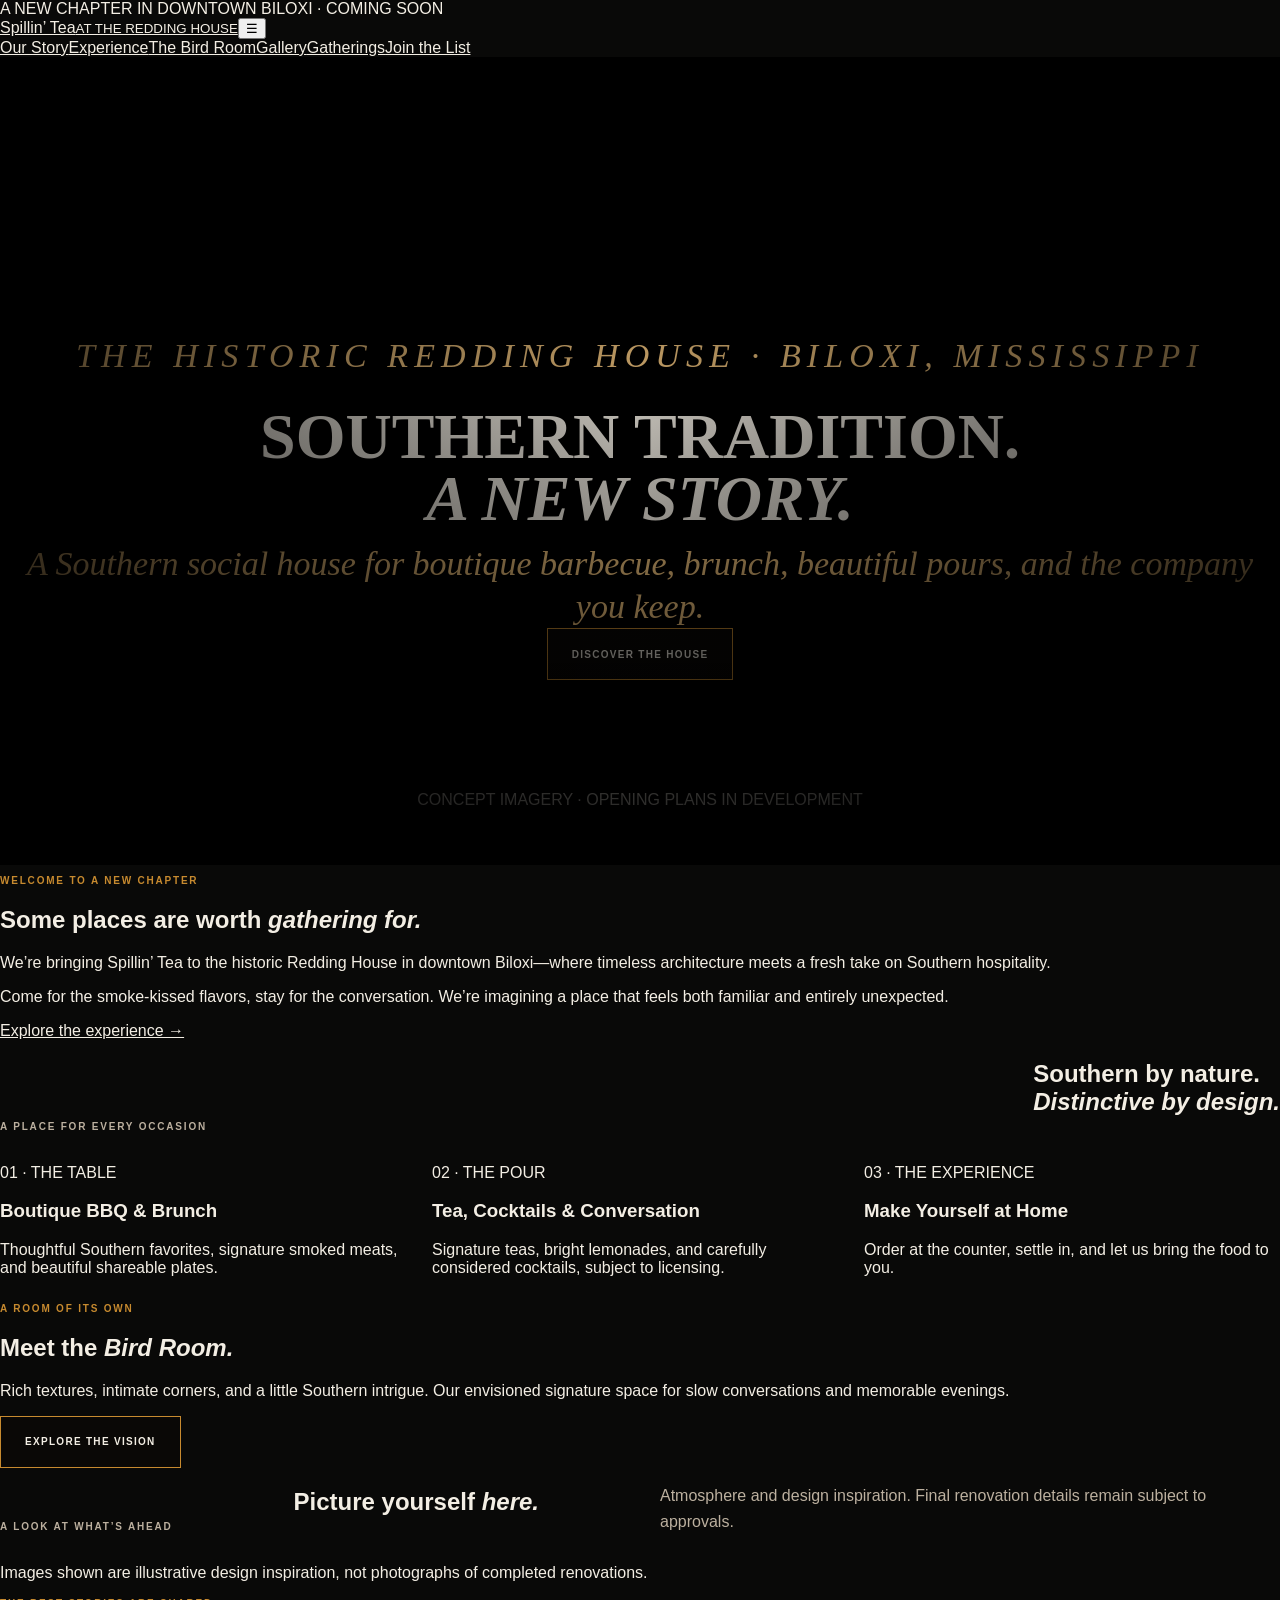
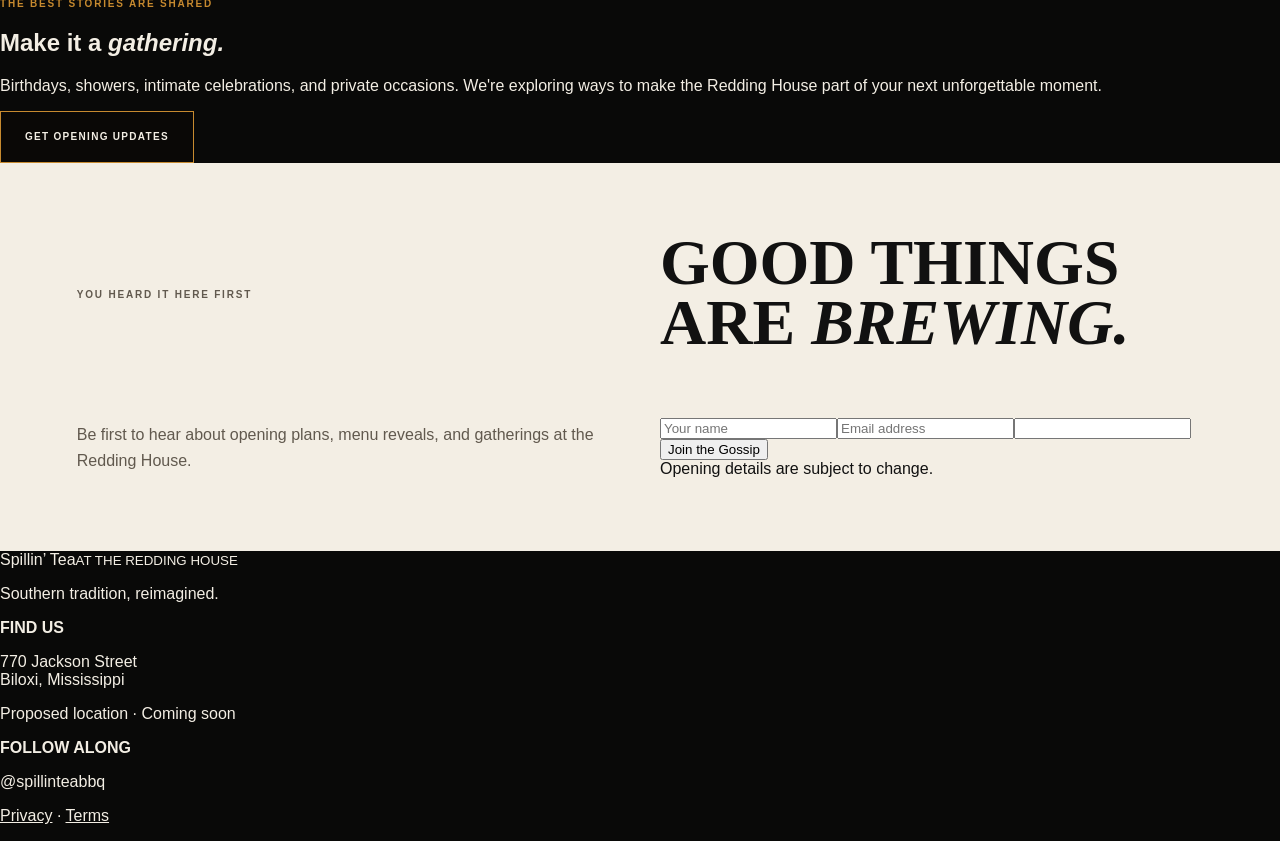
==== commit 8031262c: "Redesign Spillin Tea for Redding House launch: index.html" ====
--- a/index.html
+++ b/index.html
@@ -1 +1 @@
-<!doctype html><html lang="en"><head><meta charset="utf-8"><meta name="viewport" content="width=device-width,initial-scale=1,viewport-fit=cover"><meta name="theme-color" content="#f3eee4"><title>Spillin' Tea | Barbeque &amp; Gossip Bar</title><meta name="description" content="Live music, Southern food, open-air gatherings and Gulf Coast nights at Spillin' Tea in D'Iberville, Mississippi."><link rel="stylesheet" href="site.css"></head><body><header class="site-header"><a class="brand" href="index.html" aria-label="Spillin' Tea home"><img src="spillin-tea-logo-exact.svg" alt="Spillin' Tea"></a><nav class="tabs" aria-label="Main navigation"><a href="index.html" class="active">Home</a><a href="food.html">Food</a><a href="drinks.html">Drinks</a><a href="events.html">Events</a><a href="calendar.html">Calendar</a><a href="venue.html">Venue</a><a href="ink.html">SPILLIN' Ink</a><a href="gallery.html">Gallery</a></nav><a class="join-tab" href="index.html#signup">Join the Gossip</a></header><main><section class="hero"><div class="hero-bg" style="background-image:url('https://images.unsplash.com/photo-1501386761578-eac5c94b800a?auto=format&fit=crop&w=1800&q=85')"></div><div class="hero-content"><img class="hero-logo" src="spillin-tea-logo-exact.svg" alt="Spillin' Tea"><div class="eyebrow">Barbeque &amp; Gossip Bar</div><h1>Food. Friends. A love for the arts.</h1><p>A Gulf Coast gathering place built to laugh, scream, sing and play along together.</p><div class="actions"><a class="button primary" href="calendar.html">View Calendar</a><a class="button" href="events.html">Explore Events</a></div></div></section><section class="home-intro"><div class="kicker">Welcome to Spillin' Tea</div><h2>The whole experience, one table at a time.</h2><p>Spillin' Tea was founded on three pillars: food, friends and a love for the arts—three things that tend to get overlooked in everyday life. Our job is to create a place where the community can slow down, gather around the table and experience music, art and entertainment together.</p></section><section class="category-grid"><a class="category-card" href="food.html"><img src="https://images.unsplash.com/photo-1544025162-d76694265947?auto=format&fit=crop&w=1200&q=85" alt="Barbecue food"><div><span class="kicker">Eat</span><h3>Food</h3><p>Boutique barbecue, hot plates, brunch and shareable favorites.</p></div></a><a class="category-card" href="drinks.html"><img src="https://images.unsplash.com/photo-1470337458703-46ad1756a187?auto=format&fit=crop&w=1200&q=85" alt="Drinks at a bar"><div><span class="kicker">Pour</span><h3>Drinks</h3><p>Tea, lemonade, daiquiris, beer, wine and rotating house pours.</p></div></a><a class="category-card" href="events.html"><img src="https://images.unsplash.com/photo-1506157786151-b8491531f063?auto=format&fit=crop&w=1200&q=85" alt="Live music"><div><span class="kicker">Experience</span><h3>Events</h3><p>Live music, DJs, brunch, bingo, art and community nights.</p></div></a><a class="category-card" href="calendar.html"><img src="https://images.unsplash.com/photo-1492684223066-81342ee5ff30?auto=format&fit=crop&w=1200&q=85" alt="Crowd at an event"><div><span class="kicker">Plan</span><h3>Calendar</h3><p>See the full February and March 2027 schedule by date.</p></div></a><a class="category-card" href="venue.html"><img src="https://images.unsplash.com/photo-1524368535928-5b5e00ddc76b?auto=format&fit=crop&w=1200&q=85" alt="Outdoor social venue"><div><span class="kicker">Gather</span><h3>Venue</h3><p>Open-air courtyard energy, elevated views and flexible spaces.</p></div></a><a class="category-card" href="gallery.html"><img src="https://images.unsplash.com/photo-1514525253161-7a46d19cd819?auto=format&fit=crop&w=1200&q=85" alt="Stage lights"><div><span class="kicker">See</span><h3>Gallery</h3><p>A visual preview of the atmosphere we are building.</p></div></a></section><section class="signup" id="signup"><div><div class="kicker">Opening list</div><h2>Join the Gossip</h2><p>Be first to hear about opening dates, event announcements, performers and menu reveals.</p></div><form class="form" id="guest-list-form"><input id="guest-name" placeholder="Your name" required maxlength="120"><input id="guest-email" type="email" placeholder="Email address" required maxlength="254"><button id="guest-submit">Sign me up</button><input id="guest-website" style="position:absolute;left:-9999px" tabindex="-1"><div class="status" id="note">Schedule and menu details may change before opening.</div></form></section></main><footer class="site-footer"><div><img src="spillin-tea-logo-exact.svg" alt="Spillin' Tea"><p>Barbeque &amp; Gossip Bar<br>9492 Central Ave<br>D'Iberville, Mississippi</p></div><div><h4>Explore</h4><p><a href="food.html">Food</a><br><a href="drinks.html">Drinks</a><br><a href="events.html">Events</a><br><a href="calendar.html">Calendar</a><br><a href="ink.html">SPILLIN' Ink</a></p></div><div><h4>Gather Here</h4><p>Live music, food specials, brunch, art, watch parties and Gulf Coast nights.</p></div><div><h4>Follow Along</h4><p>@spillinteabbq<br><a href="privacy.html">Privacy Policy</a><br><a href="terms.html">Terms of Service</a></p></div></footer><script src="site.js"></script></body></html>+<!doctype html><html lang="en"><head><meta charset="utf-8"><meta name="viewport" content="width=device-width,initial-scale=1"><meta name="theme-color" content="#261a1c"><meta name="description" content="Spillin’ Tea at the historic Redding House in downtown Biloxi. Boutique BBQ, Southern brunch, specialty drinks and private gatherings. Coming soon."><title>Spillin’ Tea at the Redding House | Biloxi, Mississippi</title><link rel="stylesheet" href="site.css"></head><body><div class="announcement">A NEW CHAPTER IN DOWNTOWN BILOXI · COMING SOON</div><header class="header"><a class="wordmark" href="#home">Spillin’ Tea<small>AT THE REDDING HOUSE</small></a><button class="menu-toggle" aria-label="Toggle menu" aria-expanded="false">☰</button><nav id="navigation"><a href="#story">Our Story</a><a href="#experience">Experience</a><a href="#bird">The Bird Room</a><a href="#gallery">Gallery</a><a href="#gatherings">Gatherings</a><a class="nav-cta" href="#signup">Join the List</a></nav></header><main id="home"><section class="hero"><div class="hero-photo"></div><div class="hero-shade"></div><div class="hero-copy"><p class="eyebrow">THE HISTORIC REDDING HOUSE · BILOXI, MISSISSIPPI</p><h1>Southern tradition.<br><em>A new story.</em></h1><p>A Southern social house for boutique barbecue, brunch, beautiful pours, and the company you keep.</p><a class="button" href="#story">Discover the House</a></div><span class="hero-note">CONCEPT IMAGERY · OPENING PLANS IN DEVELOPMENT</span></section><section class="intro section" id="story"><div class="photo photo-lounge" role="img" aria-label="Atmospheric Southern lounge inspiration"></div><div class="intro-copy"><p class="eyebrow">WELCOME TO A NEW CHAPTER</p><h2>Some places are worth <em>gathering for.</em></h2><p>We’re bringing Spillin’ Tea to the historic Redding House in downtown Biloxi—where timeless architecture meets a fresh take on Southern hospitality.</p><p>Come for the smoke-kissed flavors, stay for the conversation. We’re imagining a place that feels both familiar and entirely unexpected.</p><a class="text-link" href="#experience">Explore the experience →</a></div></section><section class="experience section" id="experience"><div class="section-head"><p class="eyebrow">A PLACE FOR EVERY OCCASION</p><h2>Southern by nature.<br><em>Distinctive by design.</em></h2></div><div class="cards"><article class="feature"><div class="photo photo-bbq"></div><div class="feature-copy"><span>01 · THE TABLE</span><h3>Boutique BBQ & Brunch</h3><p>Thoughtful Southern favorites, signature smoked meats, and beautiful shareable plates.</p></div></article><article class="feature"><div class="photo photo-bar"></div><div class="feature-copy"><span>02 · THE POUR</span><h3>Tea, Cocktails & Conversation</h3><p>Signature teas, bright lemonades, and carefully considered cocktails, subject to licensing.</p></div></article><article class="feature"><div class="photo photo-dining"></div><div class="feature-copy"><span>03 · THE EXPERIENCE</span><h3>Make Yourself at Home</h3><p>Order at the counter, settle in, and let us bring the food to you.</p></div></article></div></section><section class="bird" id="bird"><div class="photo photo-bird"></div><div class="bird-copy"><p class="eyebrow">A ROOM OF ITS OWN</p><h2>Meet the <em>Bird Room.</em></h2><p>Rich textures, intimate corners, and a little Southern intrigue. Our envisioned signature space for slow conversations and memorable evenings.</p><a class="button outline" href="#gallery">Explore the Vision</a></div></section><section class="gallery section" id="gallery"><div class="section-head"><p class="eyebrow">A LOOK AT WHAT’S AHEAD</p><h2>Picture yourself <em>here.</em></h2><p>Atmosphere and design inspiration. Final renovation details remain subject to approvals.</p></div><div class="gallery-grid"><div class="photo photo-dining"></div><div class="photo photo-bar"></div><div class="photo photo-lounge"></div><div class="photo photo-bird"></div></div><p class="disclosure">Images shown are illustrative design inspiration, not photographs of completed renovations.</p></section><section class="gatherings section" id="gatherings"><p class="eyebrow">THE BEST STORIES ARE SHARED</p><h2>Make it a <em>gathering.</em></h2><p>Birthdays, showers, intimate celebrations, and private occasions. We're exploring ways to make the Redding House part of your next unforgettable moment.</p><a class="button dark" href="#signup">Get Opening Updates</a></section><section class="signup section" id="signup"><p class="eyebrow">YOU HEARD IT HERE FIRST</p><h2>Good things are <em>brewing.</em></h2><p>Be first to hear about opening plans, menu reveals, and gatherings at the Redding House.</p><form id="guest-list-form"><input id="guest-name" aria-label="Your name" placeholder="Your name" required maxlength="120"><input id="guest-email" type="email" aria-label="Email address" placeholder="Email address" required maxlength="254"><input id="guest-website" class="honeypot" tabindex="-1" autocomplete="off"><button id="guest-submit" type="submit">Join the Gossip</button><div id="note" role="status">Opening details are subject to change.</div></form></section></main><footer><div><div class="wordmark">Spillin’ Tea<small>AT THE REDDING HOUSE</small></div><p>Southern tradition, reimagined.</p></div><div><strong>FIND US</strong><p>770 Jackson Street<br>Biloxi, Mississippi</p><p>Proposed location · Coming soon</p></div><div><strong>FOLLOW ALONG</strong><p>@spillinteabbq</p><p><a href="privacy.html">Privacy</a> · <a href="terms.html">Terms</a></p></div></footer><script src="site.js"></script></body></html>
